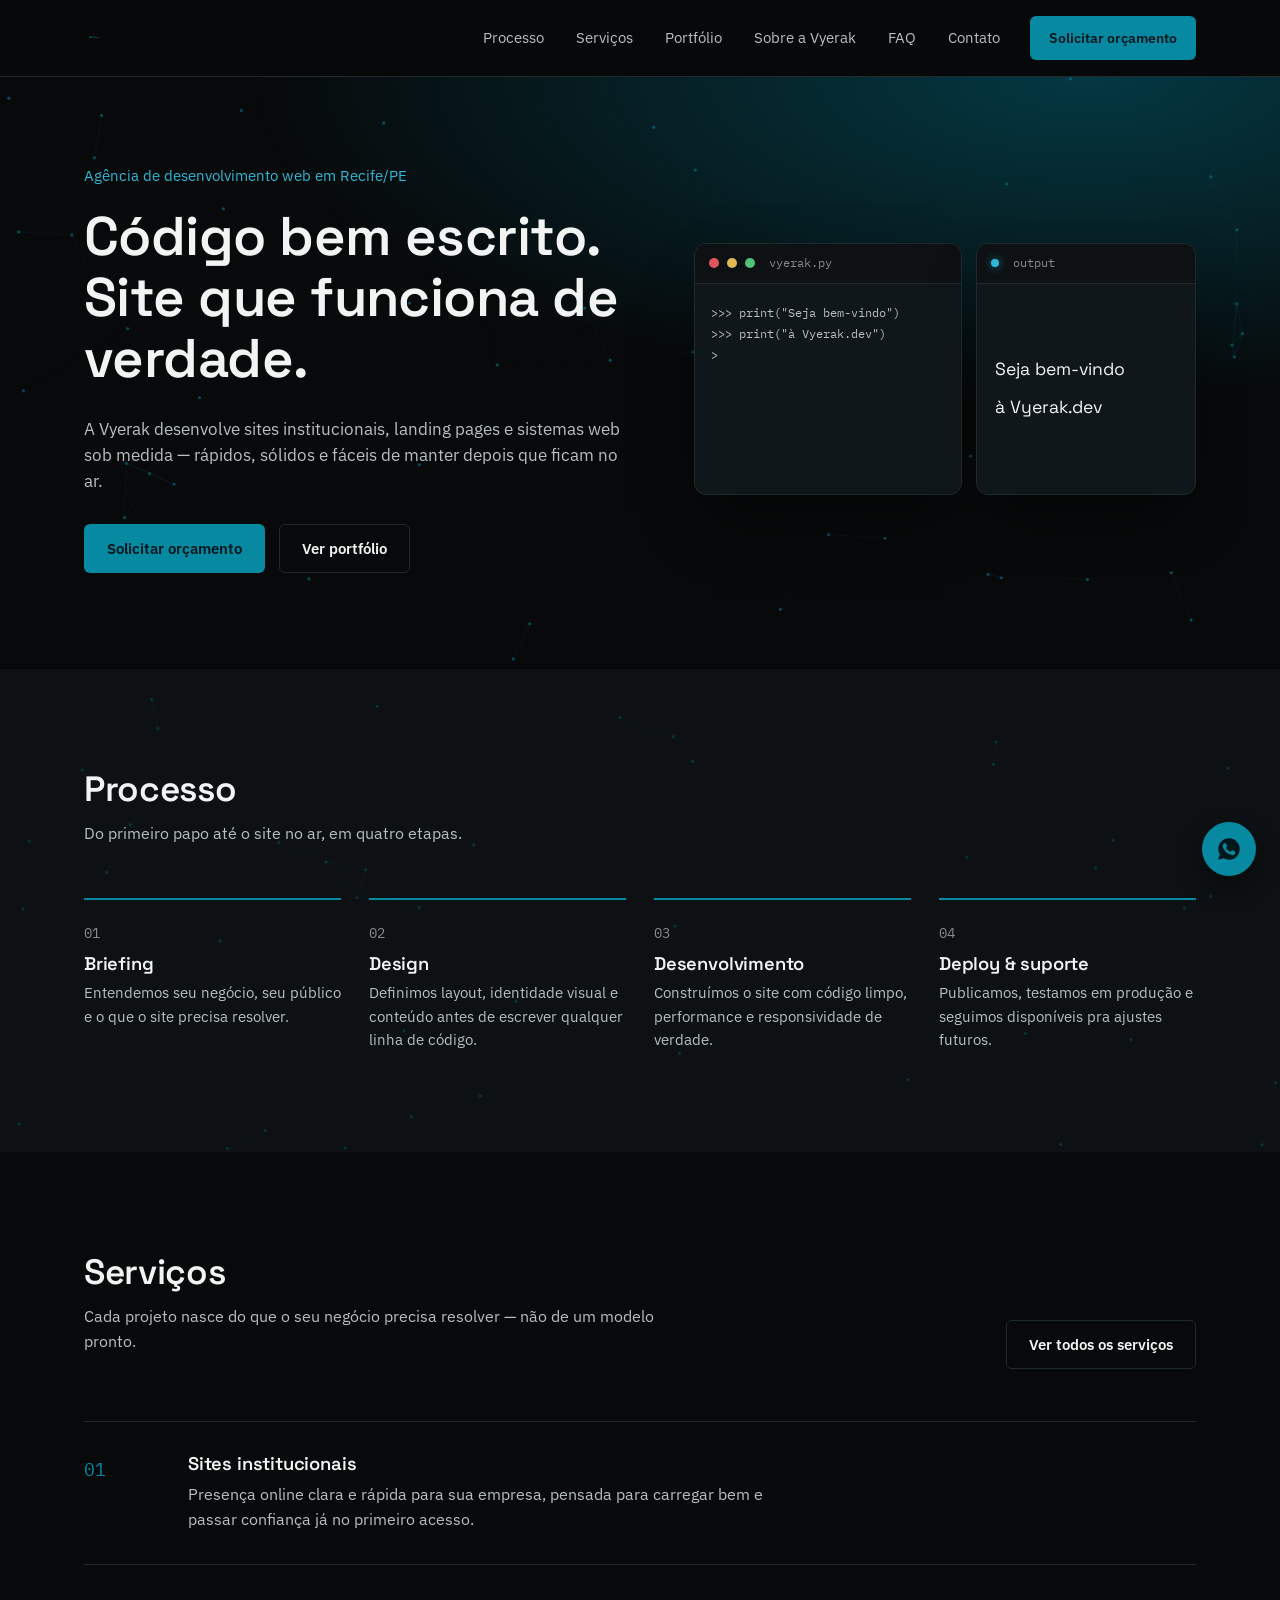
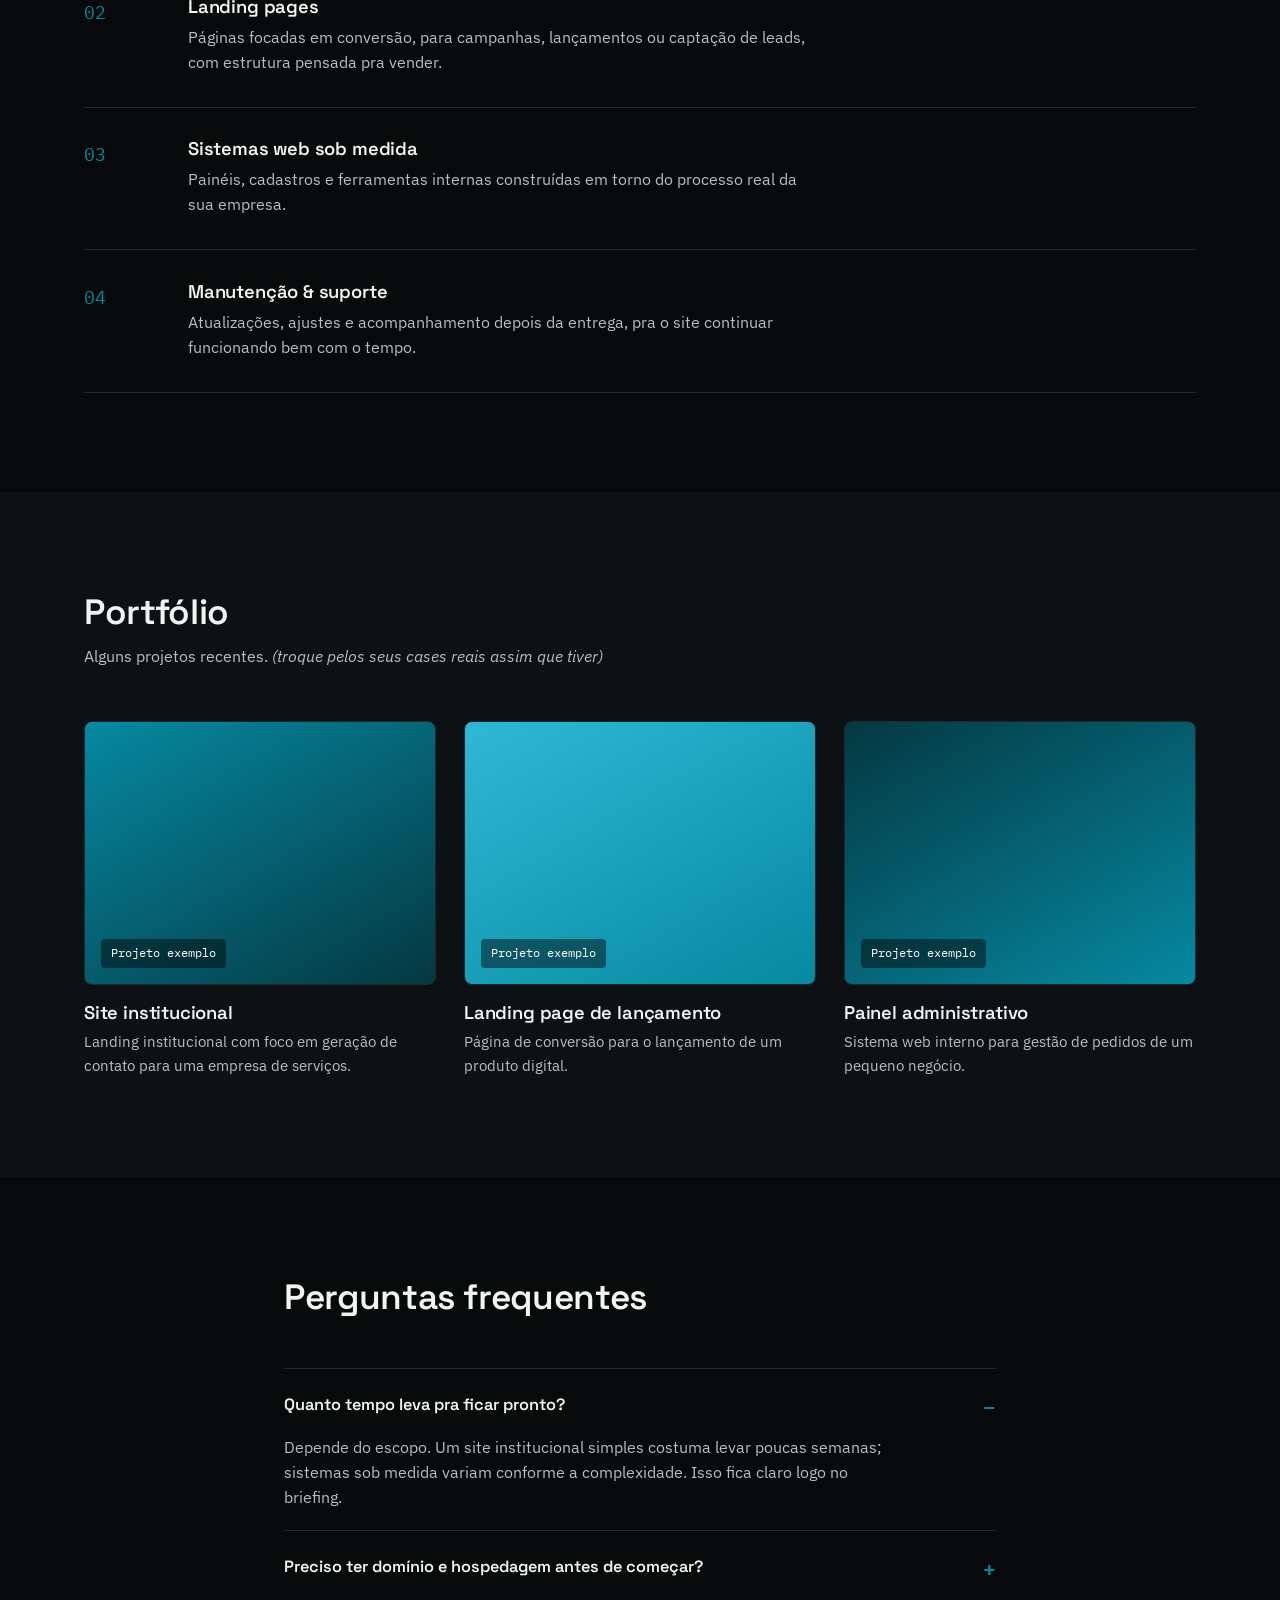
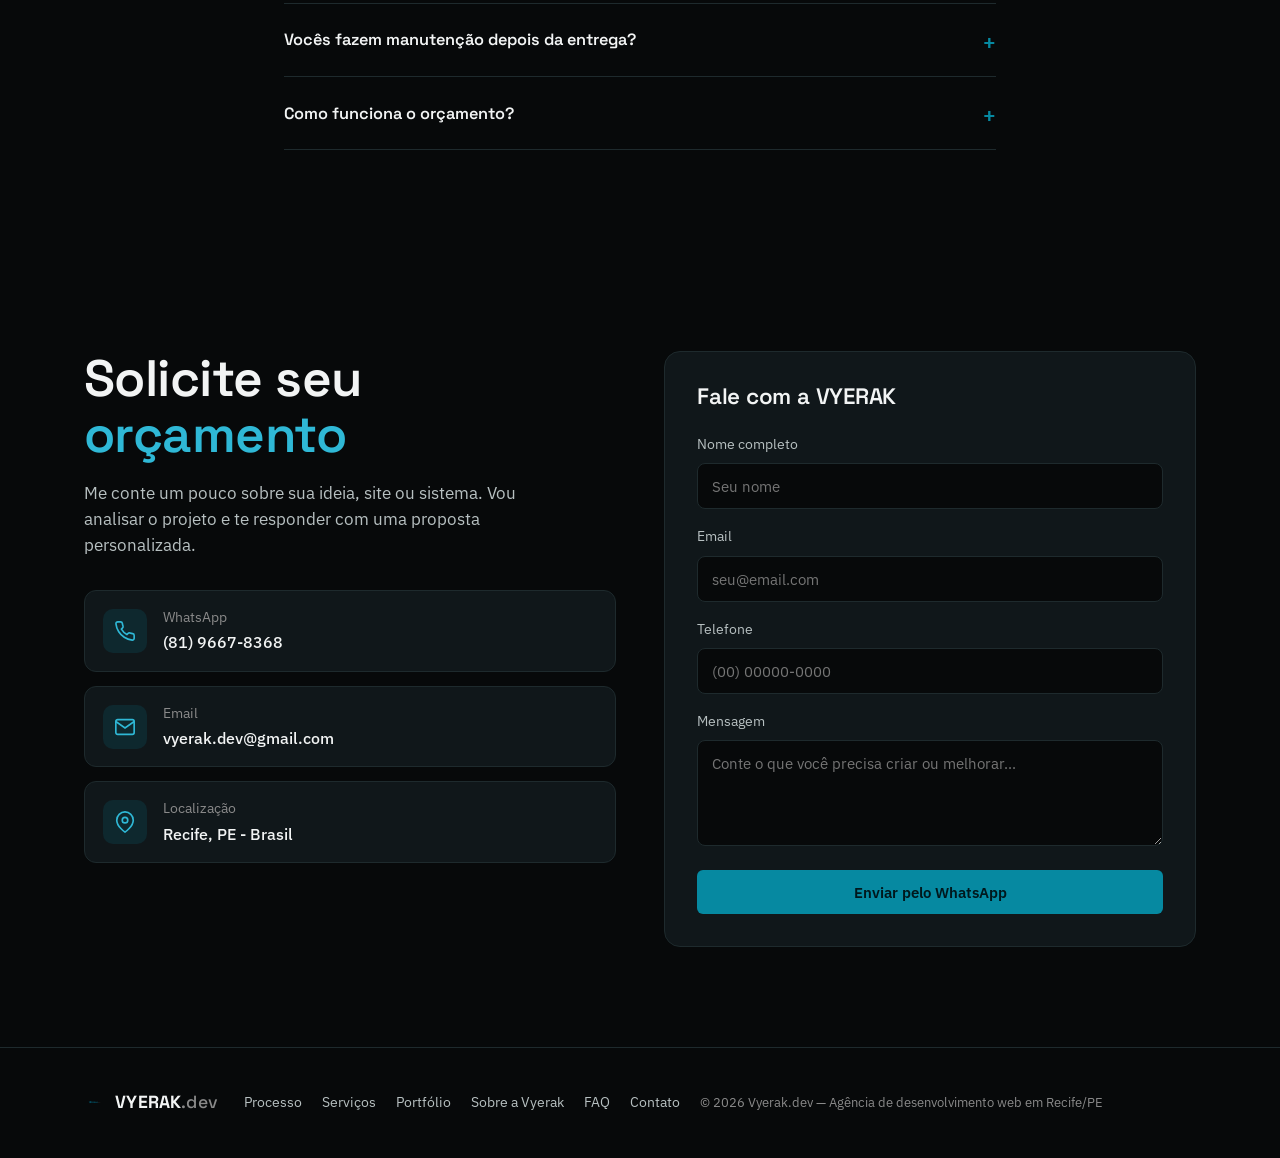
==== index.html @ 572a2dbe "Adicionei animações de entrada (fade e slide) nas páginas index, serviços e sobre. Na página Sobre, " ====
<!DOCTYPE html>
<html lang="pt-BR">
<head>
<meta charset="UTF-8">
<meta name="viewport" content="width=device-width, initial-scale=1.0">
<title>Vyerak.dev — Desenvolvimento web em Recife/PE</title>
<meta name="description" content="A Vyerak desenvolve sites institucionais, landing pages e sistemas web rápidos, sólidos e fáceis de manter. Agência de desenvolvimento web em Recife/PE.">
<link rel="icon" type="image/png" sizes="32x32" href="assets/favicon-32.png">
<link rel="icon" type="image/png" sizes="16x16" href="assets/favicon-16.png">
<link rel="apple-touch-icon" href="assets/favicon-180.png">
<link rel="manifest" href="site.webmanifest">
<link rel="preconnect" href="https://fonts.googleapis.com">
<link rel="preconnect" href="https://fonts.gstatic.com" crossorigin>
<link href="https://fonts.googleapis.com/css2?family=Space+Grotesk:wght@400;500;600;700&family=IBM+Plex+Sans:wght@400;500;600&family=IBM+Plex+Mono:wght@400;500&display=swap" rel="stylesheet">
<link rel="stylesheet" href="css/style.css">
</head>
<body>

<a class="skip-link" href="#main">Pular para o conteúdo</a>

<header class="site-header" id="top">
  <div class="wrap header-inner">
    <a href="#top" class="brand" aria-label="Vyerak.dev — início">
      <img src="assets/mark.png" alt="" class="brand-mark" width="190" height="auto">
    </a>

    <nav class="main-nav" id="main-nav">
      <a href="#processo">Processo</a>
      <a href="servicos.html">Serviços</a>
      <a href="#portfolio">Portfólio</a>
      <a href="sobre.html">Sobre a Vyerak</a>
      <a href="#faq">FAQ</a>
      <a href="#contato">Contato</a>
    </nav>

    <a href="#contato" class="btn btn-primary header-cta">Solicitar orçamento</a>

    <button class="nav-toggle" id="nav-toggle" aria-label="Abrir menu" aria-expanded="false" aria-controls="main-nav">
      <span></span><span></span><span></span>
    </button>
  </div>
</header>

<main id="main">

  <section class="hero">
    <canvas class="net-canvas" aria-hidden="true"></canvas>
    <div class="wrap hero-inner">
      <div class="hero-copy reveal">
        <p class="hero-kicker">Agência de desenvolvimento web em Recife/PE</p>
        <h1>Código bem escrito.<br>Site que funciona de verdade.</h1>
        <p class="hero-sub">A Vyerak desenvolve sites institucionais, landing pages e sistemas web sob medida — rápidos, sólidos e fáceis de manter depois que ficam no ar.</p>
        <div class="hero-actions">
          <a href="#contato" class="btn btn-primary">Solicitar orçamento</a>
          <a href="#portfolio" class="btn btn-ghost">Ver portfólio</a>
        </div>
      </div>

<div class="hero-visual reveal reveal-delay-1" aria-hidden="true">
  <div class="build-preview">

    <!-- LADO ESQUERDO: código -->
    <div class="code-window">
      <div class="window-bar">
        <span class="dot dot-r"></span>
        <span class="dot dot-y"></span>
        <span class="dot dot-g"></span>
        <span class="window-title">vyerak.py</span>
      </div>
      <pre class="code-body" id="code-body"></pre>
    </div>

    <!-- LADO DIREITO: resultado -->
    <div class="preview-window">
      <div class="window-bar">
        <span class="dot-live"></span>
        <span class="window-title">output</span>
      </div>
      <div class="preview-body" id="preview-body">
        <!-- o texto aparece aqui -->
      </div>
    </div>

  </div>
</div>
  </div>
</div>

    </div>
  </section>

  <section class="section section-alt process-section" id="processo">
    <canvas class="net-canvas net-canvas--subtle" aria-hidden="true"></canvas>
    <div class="wrap">
      <div class="section-head reveal">
        <h2>Processo</h2>
        <p>Do primeiro papo até o site no ar, em quatro etapas.</p>
      </div>

      <ol class="process-steps">
        <li class="process-step reveal reveal-delay-1">
          <span class="process-num">01</span>
          <h3>Briefing</h3>
          <p>Entendemos seu negócio, seu público e o que o site precisa resolver.</p>
        </li>
        <li class="process-step reveal reveal-delay-2">
          <span class="process-num">02</span>
          <h3>Design</h3>
          <p>Definimos layout, identidade visual e conteúdo antes de escrever qualquer linha de código.</p>
        </li>
        <li class="process-step reveal reveal-delay-3">
          <span class="process-num">03</span>
          <h3>Desenvolvimento</h3>
          <p>Construímos o site com código limpo, performance e responsividade de verdade.</p>
        </li>
        <li class="process-step reveal reveal-delay-4">
          <span class="process-num">04</span>
          <h3>Deploy &amp; suporte</h3>
          <p>Publicamos, testamos em produção e seguimos disponíveis pra ajustes futuros.</p>
        </li>
      </ol>
    </div>
  </section>

  <section class="section" id="servicos">
    <div class="wrap">
      <div class="section-head section-head-row reveal">
        <div>
          <h2>Serviços</h2>
          <p>Cada projeto nasce do que o seu negócio precisa resolver — não de um modelo pronto.</p>
        </div>
        <a href="servicos.html" class="btn btn-ghost">Ver todos os serviços</a>
      </div>

      <ul class="service-list">
        <li class="service-row reveal">
          <span class="service-index">01</span>
          <div class="service-content">
            <h3>Sites institucionais</h3>
            <p>Presença online clara e rápida para sua empresa, pensada para carregar bem e passar confiança já no primeiro acesso.</p>
          </div>
        </li>
        <li class="service-row reveal reveal-delay-1">
          <span class="service-index">02</span>
          <div class="service-content">
            <h3>Landing pages</h3>
            <p>Páginas focadas em conversão, para campanhas, lançamentos ou captação de leads, com estrutura pensada pra vender.</p>
          </div>
        </li>
        <li class="service-row reveal reveal-delay-2">
          <span class="service-index">03</span>
          <div class="service-content">
            <h3>Sistemas web sob medida</h3>
            <p>Painéis, cadastros e ferramentas internas construídas em torno do processo real da sua empresa.</p>
          </div>
        </li>
        <li class="service-row reveal reveal-delay-3">
          <span class="service-index">04</span>
          <div class="service-content">
            <h3>Manutenção &amp; suporte</h3>
            <p>Atualizações, ajustes e acompanhamento depois da entrega, pra o site continuar funcionando bem com o tempo.</p>
          </div>
        </li>
      </ul>
    </div>
  </section>

  <section class="section section-alt" id="portfolio">
    <div class="wrap">
      <div class="section-head reveal">
        <h2>Portfólio</h2>
        <p>Alguns projetos recentes. <em>(troque pelos seus cases reais assim que tiver)</em></p>
      </div>

      <div class="portfolio-grid">
        <article class="portfolio-card reveal">
          <div class="portfolio-thumb" style="--thumb-a:#0689A1;--thumb-b:#043842">
            <span class="portfolio-tag">Projeto exemplo</span>
          </div>
          <h3>Site institucional</h3>
          <p>Landing institucional com foco em geração de contato para uma empresa de serviços.</p>
        </article>
        <article class="portfolio-card reveal reveal-delay-1">
          <div class="portfolio-thumb" style="--thumb-a:#2FB8D6;--thumb-b:#0689A1">
            <span class="portfolio-tag">Projeto exemplo</span>
          </div>
          <h3>Landing page de lançamento</h3>
          <p>Página de conversão para o lançamento de um produto digital.</p>
        </article>
        <article class="portfolio-card reveal reveal-delay-2">
          <div class="portfolio-thumb" style="--thumb-a:#043842;--thumb-b:#0689A1">
            <span class="portfolio-tag">Projeto exemplo</span>
          </div>
          <h3>Painel administrativo</h3>
          <p>Sistema web interno para gestão de pedidos de um pequeno negócio.</p>
        </article>
      </div>
    </div>
  </section>

  <section class="section" id="faq">
    <div class="wrap wrap-narrow">
      <div class="section-head reveal">
        <h2>Perguntas frequentes</h2>
      </div>

      <div class="faq-list reveal">
        <details class="faq-item" open>
          <summary>Quanto tempo leva pra ficar pronto?</summary>
          <p>Depende do escopo. Um site institucional simples costuma levar poucas semanas; sistemas sob medida variam conforme a complexidade. Isso fica claro logo no briefing.</p>
        </details>
        <details class="faq-item">
          <summary>Preciso ter domínio e hospedagem antes de começar?</summary>
          <p>Não. Se você ainda não tem, ajudamos a registrar o domínio e configurar a hospedagem como parte do projeto.</p>
        </details>
        <details class="faq-item">
          <summary>Vocês fazem manutenção depois da entrega?</summary>
          <p>Sim. Oferecemos suporte contínuo para ajustes, atualizações de conteúdo e evolução do site depois que ele vai ao ar.</p>
        </details>
        <details class="faq-item">
          <summary>Como funciona o orçamento?</summary>
          <p>Enviamos uma proposta com escopo, prazo e valor depois de entender o que você precisa. Sem custo pra conversar.</p>
        </details>
      </div>
    </div>
  </section>

 <!-- ===== CONTATO ===== -->
<section class="section contact-section" id="contato">
  <div class="wrap contact-layout">

    <!-- Lado esquerdo -->
    <div class="contact-left reveal">
      <h1>Solicite seu <span>orçamento</span></h1>
      <p>Me conte um pouco sobre sua ideia, site ou sistema. Vou analisar o projeto e te responder com uma proposta personalizada.</p>

      <div class="contact-cards">
        <a href="https://wa.me/558196678368" target="_blank" rel="noopener" class="contact-card">
          <div class="contact-card-icon">
            <svg viewBox="0 0 24 24" fill="none" stroke="currentColor" stroke-width="1.8" width="22" height="22">
              <path d="M22 16.92v3a2 2 0 0 1-2.18 2 19.79 19.79 0 0 1-8.63-3.07 19.5 19.5 0 0 1-6-6 19.79 19.79 0 0 1-3.07-8.67A2 2 0 0 1 4.11 2h3a2 2 0 0 1 2 1.72c.127.96.361 1.903.7 2.81a2 2 0 0 1-.45 2.11L8.09 9.91a16 16 0 0 0 6 6l1.27-1.27a2 2 0 0 1 2.11-.45c.907.339 1.85.573 2.81.7A2 2 0 0 1 22 16.92z"/>
            </svg>
          </div>
          <div class="contact-card-text">
            <span>WhatsApp</span>
            <strong>(81) 9667-8368</strong>
          </div>
        </a>

        <a href="mailto:vyerak.dev@gmail.com" class="contact-card">
          <div class="contact-card-icon">
            <svg viewBox="0 0 24 24" fill="none" stroke="currentColor" stroke-width="1.8" width="22" height="22">
              <path d="M4 4h16c1.1 0 2 .9 2 2v12c0 1.1-.9 2-2 2H4c-1.1 0-2-.9-2-2V6c0-1.1.9-2 2-2z"/>
              <polyline points="22,6 12,13 2,6"/>
            </svg>
          </div>
          <div class="contact-card-text">
            <span>Email</span>
            <strong>vyerak.dev@gmail.com</strong>
          </div>
        </a>

        <div class="contact-card">
          <div class="contact-card-icon">
            <svg viewBox="0 0 24 24" fill="none" stroke="currentColor" stroke-width="1.8" width="22" height="22">
              <path d="M21 10c0 7-9 13-9 13s-9-6-9-13a9 9 0 0 1 18 0z"/>
              <circle cx="12" cy="10" r="3"/>
            </svg>
          </div>
          <div class="contact-card-text">
            <span>Localização</span>
            <strong>Recife, PE - Brasil</strong>
          </div>
        </div>
      </div>
    </div>

    <!-- Lado direito: formulário -->
    <div class="contact-form-box reveal reveal-delay-1">
      <h2>Fale com a VYERAK</h2>
      <form class="contact-form" id="contact-form">
        <label>
          Nome completo
          <input type="text" name="nome" placeholder="Seu nome" required>
        </label>
        <label>
          Email
          <input type="email" name="email" placeholder="seu@email.com" required>
        </label>
        <label>
          Telefone
          <input type="tel" name="telefone" placeholder="(00) 00000-0000">
        </label>
        <label>
          Mensagem
          <textarea name="mensagem" rows="4" placeholder="Conte o que você precisa criar ou melhorar..." required></textarea>
        </label>
        <button type="submit" class="btn btn-primary">Enviar pelo WhatsApp</button>
      </form>
    </div>

  </div>
</section>
</main>

<footer class="site-footer">
  <div class="wrap footer-inner">
    <a href="#top" class="brand" aria-label="Vyerak.dev — início">
      <img src="assets/mark.png" alt="" class="brand-mark" width="28" height="24">
      <span class="brand-word">VYERAK<span class="brand-dot">.dev</span></span>
    </a>
    <nav class="footer-nav">
      <a href="#processo">Processo</a>
      <a href="servicos.html">Serviços</a>
      <a href="#portfolio">Portfólio</a>
      <a href="sobre.html">Sobre a Vyerak</a>
      <a href="#faq">FAQ</a>
      <a href="#contato">Contato</a>
    </nav>
    <p class="footer-copy">© <span id="year"></span> Vyerak.dev — Agência de desenvolvimento web em Recife/PE</p>
  </div>
</footer>

<a class="whatsapp-fab" href="https://wa.me/558196678368" target="_blank" rel="noopener" aria-label="Falar no WhatsApp">
  <svg viewBox="0 0 24 24" width="26" height="26" fill="currentColor" aria-hidden="true"><path d="M12.04 2C6.58 2 2.13 6.45 2.13 11.91c0 1.75.46 3.45 1.32 4.95L2 22l5.29-1.39a9.9 9.9 0 0 0 4.75 1.21h.01c5.46 0 9.9-4.45 9.9-9.91C21.96 6.45 17.5 2 12.04 2Zm5.8 14.06c-.24.68-1.41 1.3-1.96 1.38-.5.08-1.13.11-1.83-.12-.42-.13-.96-.31-1.65-.6-2.9-1.25-4.8-4.17-4.94-4.36-.14-.19-1.18-1.57-1.18-3 0-1.42.75-2.12 1.02-2.41.27-.29.58-.36.78-.36h.56c.18 0 .42-.03.65.5.24.57.81 1.98.88 2.13.07.14.11.31.02.5-.09.19-.14.31-.28.47-.14.16-.29.36-.42.48-.14.13-.28.28-.12.55.16.28.71 1.17 1.52 1.89 1.05.93 1.93 1.22 2.21 1.36.28.14.44.12.6-.07.16-.19.68-.79.87-1.06.18-.28.37-.23.62-.14.26.09 1.63.77 1.91.91.28.14.46.21.53.33.07.12.07.68-.17 1.36Z"/></svg>
</a>

<script src="js/script.js"></script>
</body>
</html>
---- css/style.css ----
/* ===========================================================
   VYERAK.DEV — design tokens
=========================================================== */
:root{
  --ink: #07090A;
  --ink-soft: #0D1113;
  --surface: #10171A;
  --line: #1E2A2D;

  --teal: #0689A1;
  --teal-light: #2FB8D6;
  --teal-deep: #043842;

  --gray: #8A8A8A;
  --fg: #F2F4F4;
  --fg-muted: #B7C0C1;

  --font-display: "Space Grotesk", system-ui, sans-serif;
  --font-body: "IBM Plex Sans", system-ui, sans-serif;
  --font-mono: "IBM Plex Mono", ui-monospace, monospace;

  --wrap: 1160px;
  --radius: 6px;
}

*,*::before,*::after{ box-sizing:border-box; }
html{ scroll-behavior:smooth; }
@media (prefers-reduced-motion: reduce){
  html{ scroll-behavior:auto; }
  *,*::before,*::after{ animation-duration:0.01ms !important; animation-iteration-count:1 !important; transition-duration:0.01ms !important; scroll-behavior:auto !important; }
}

body{
  margin:0;
  background:var(--ink);
  color:var(--fg);
  font-family:var(--font-body);
  font-size:16px;
  line-height:1.55;
  -webkit-font-smoothing:antialiased;
}

h1,h2,h3{
  font-family:var(--font-display);
  font-weight:600;
  line-height:1.12;
  margin:0 0 .5em;
  letter-spacing:-0.01em;
}
h1{ font-size:clamp(2.1rem, 4.4vw, 3.4rem); }
h2{ font-size:clamp(1.6rem, 3vw, 2.2rem); }
h3{ font-size:1.15rem; }
p{ margin:0 0 1em; color:var(--fg-muted); max-width:62ch; }
a{ color:inherit; text-decoration:none; }
ul,ol{ list-style:none; margin:0; padding:0; }
img{ max-width:100%; display:block; }

.wrap{ max-width:var(--wrap); margin:0 auto; padding:0 24px; }
.wrap-narrow{ max-width:760px; }

.skip-link{
  position:absolute; left:-999px; top:auto;
  background:var(--teal); color:#00181d; padding:10px 16px; border-radius:4px; z-index:200;
}
.skip-link:focus{ left:16px; top:16px; }

:focus-visible{ outline:2px solid var(--teal-light); outline-offset:3px; }

.brand-mark {
  height: 200px;
  width: auto;
  display: block;
}

/* ---------- buttons ---------- */
.btn{
  display:inline-flex; align-items:center; justify-content:center;
  padding:12px 22px;
  font-family:var(--font-body); font-weight:600; font-size:0.95rem;
  border-radius:var(--radius);
  border:1px solid transparent;
  cursor:pointer;
  transition:transform .15s ease, background .15s ease, border-color .15s ease;
  white-space:nowrap;
}
.btn:hover{ transform:translateY(-1px); }
.btn-primary{ background:var(--teal); color:#00181d; }
.btn-primary:hover{ background:var(--teal-light); }
.btn-ghost{ background:transparent; color:var(--fg); border-color:var(--line); }
.btn-ghost:hover{ border-color:var(--teal); color:var(--teal-light); }

/* ===========================================================
   HEADER
=========================================================== */
.site-header{
  position:sticky; top:0; z-index:100;
  background:rgba(7,9,10,.86);
  backdrop-filter:blur(10px);
  border-bottom:1px solid var(--line);
}
.header-inner{
  display:flex; align-items:center; gap:28px;
  height:76px;
}
.brand{ display:flex; align-items:center; gap:10px; margin-right:auto; }
.brand-mark{ height:30px; width:auto; }
.brand-word{
  font-family:var(--font-display); font-weight:700; font-size:1.1rem;
  letter-spacing:.01em; color:var(--fg);
}
.brand-dot{ color:var(--gray); font-weight:500; }

.main-nav{ display:flex; gap:28px; }
.main-nav a{
  font-size:.94rem; color:var(--fg-muted);
  padding:6px 2px; border-bottom:1px solid transparent;
  transition:color .15s ease, border-color .15s ease;
}
.main-nav a:hover{ color:var(--fg); border-color:var(--teal); }

.header-cta{ padding:10px 18px; font-size:.9rem; }

.nav-toggle{
  display:none; flex-direction:column; justify-content:center; gap:5px;
  width:38px; height:38px; background:none; border:1px solid var(--line);
  border-radius:4px; cursor:pointer;
}
.nav-toggle span{ height:2px; background:var(--fg); border-radius:2px; }

/* ===========================================================
   HERO
=========================================================== */
.hero{
  position:relative;
  overflow:hidden;
  padding:88px 0 96px;
  background:radial-gradient(120% 100% at 85% 0%, var(--teal-deep) 0%, var(--ink) 55%);
}
.net-canvas{
  position:absolute; inset:0; width:100%; height:100%;
  opacity:.55;
}
.net-canvas--subtle{ opacity:.3; }
.process-section{
  position:relative; overflow:hidden;
  background:radial-gradient(120% 140% at 15% 0%, var(--teal-deep) 0%, var(--ink-soft) 55%);
}
.process-section > .wrap{ position:relative; z-index:2; }
.hero-inner{
  position:relative; z-index:2;
  display:grid; grid-template-columns:1.05fr .95fr; gap:56px; align-items:center;
}
.hero-kicker{
  font-size:.92rem; color:var(--teal-light); margin-bottom:18px; max-width:none;
}
.hero-sub{ font-size:1.05rem; margin-top:18px; }
.hero-actions{ display:flex; gap:14px; margin-top:30px; flex-wrap:wrap; }

/* terminal panel */
.hero-visual{ position:relative; }
.terminal{
  background:var(--surface);
  border:1px solid var(--line);
  border-radius:10px;
  overflow:hidden;
  box-shadow:0 30px 60px -20px rgba(0,0,0,.6);
}
.terminal-bar{
  display:flex; align-items:center; gap:8px;
  padding:12px 14px; background:var(--ink-soft); border-bottom:1px solid var(--line);
}
.dot{ width:10px; height:10px; border-radius:50%; }
.dot-r{ background:#e0555a; } .dot-y{ background:#e0b955; } .dot-g{ background:#52c17a; }
.terminal-title{ margin-left:8px; font-family:var(--font-mono); font-size:.78rem; color:var(--gray); }
.terminal-body{
  margin:0; padding:22px 20px 28px;
  font-family:var(--font-mono); font-size:.86rem; line-height:1.9;
  color:var(--fg-muted); min-height:190px; white-space:pre-wrap;
}
.terminal-body .ok{ color:var(--teal-light); }
.terminal-body .cursor{ display:inline-block; width:8px; background:var(--teal-light); animation:blink 1s step-end infinite; }
@keyframes blink{ 50%{ opacity:0; } }

/* ===========================================================
   SECTIONS (generic)
=========================================================== */
.section{ padding:100px 0; }
.section-alt{ background:var(--ink-soft); }
.section-head{ max-width:640px; margin-bottom:52px; }
.section-head h2{ margin-bottom:.35em; }
.section-head-row{
  max-width:none; display:flex; justify-content:space-between; align-items:flex-end; gap:20px; flex-wrap:wrap;
}
.section-head-row > div{ max-width:640px; }
.section-head-row .btn{ flex-shrink:0; }

/* ---------- services ---------- */
.service-list{ border-top:1px solid var(--line); }
.service-row{
  display:grid; grid-template-columns:80px 1fr;
  gap:24px; padding:32px 0;
  border-bottom:1px solid var(--line);
}
.service-index{
  font-family:var(--font-mono); color:var(--teal); font-size:1.1rem; padding-top:2px;
}
.service-content h3{ margin-bottom:.4em; }
.service-content p{ margin:0; }

/* ---------- process ---------- */
.process-steps{
  display:grid; grid-template-columns:repeat(4,1fr); gap:28px;
  position:relative;
}
.process-step{
  border-top:2px solid var(--teal);
  padding-top:20px;
}
.process-num{ font-family:var(--font-mono); color:var(--gray); font-size:.85rem; }
.process-step h3{ margin:.5em 0 .35em; }
.process-step p{ margin:0; font-size:.95rem; }

/* ---------- portfolio ---------- */
.portfolio-grid{ display:grid; grid-template-columns:repeat(3,1fr); gap:28px; }
.portfolio-card h3{ margin-top:18px; margin-bottom:.35em; }
.portfolio-card p{ font-size:.95rem; margin:0; }
.portfolio-thumb{
  aspect-ratio:4/3; border-radius:8px;
  background:linear-gradient(150deg, var(--thumb-a), var(--thumb-b));
  display:flex; align-items:flex-end; padding:16px;
  border:1px solid var(--line);
}
.portfolio-tag{
  font-family:var(--font-mono); font-size:.75rem;
  background:rgba(0,0,0,.45); color:#fff; padding:5px 10px; border-radius:4px;
}

/* ---------- testimonials ---------- */
.testimonial-grid{ display:grid; grid-template-columns:repeat(2,1fr); gap:24px; }
.testimonial-card{
  margin:0; padding:28px; background:var(--surface);
  border:1px solid var(--line); border-radius:8px;
}
.testimonial-card p{ font-size:1.05rem; color:var(--fg); margin-bottom:16px; }
.testimonial-card cite{ font-style:normal; font-size:.88rem; color:var(--gray); }

/* ---------- faq ---------- */
.faq-list{ border-top:1px solid var(--line); }
.faq-item{ border-bottom:1px solid var(--line); padding:20px 0; }
.faq-item summary{
  cursor:pointer; font-family:var(--font-display); font-weight:600; font-size:1.02rem;
  list-style:none; display:flex; justify-content:space-between; align-items:center; color:var(--fg);
}
.faq-item summary::-webkit-details-marker{ display:none; }
.faq-item summary::after{
  content:"+"; font-family:var(--font-mono); color:var(--teal); font-size:1.3rem; margin-left:16px;
}
.faq-item[open] summary::after{ content:"–"; }
.faq-item p{ margin-top:14px; margin-bottom:0; }

/* ---------- contact ---------- */
.contact-grid{ display:grid; grid-template-columns:1fr 1fr; gap:56px; align-items:start; }
.contact-list{ margin-top:24px; display:flex; flex-direction:column; gap:14px; }
.contact-list li{ display:flex; gap:14px; font-size:.98rem; }
.contact-list span{ color:var(--gray); min-width:90px; }
.contact-list a{ color:var(--fg); border-bottom:1px solid var(--line); }
.contact-list a:hover{ color:var(--teal-light); border-color:var(--teal-light); }

.contact-form{ display:flex; flex-direction:column; gap:16px; }
.contact-form label{ display:flex; flex-direction:column; gap:8px; font-size:.9rem; color:var(--fg-muted); }
.contact-form input, .contact-form textarea{
  background:var(--ink); border:1px solid var(--line); border-radius:6px;
  padding:12px 14px; color:var(--fg); font-family:var(--font-body); font-size:.96rem;
  resize:vertical;
}
.contact-form input:focus, .contact-form textarea:focus{ border-color:var(--teal); }
.contact-form .btn{ align-self:flex-start; }
.form-note{ font-size:.78rem; color:var(--gray); margin:0; }

/* ===========================================================
   FOOTER
=========================================================== */
.site-footer{ border-top:1px solid var(--line); padding:40px 0; }
.footer-inner{ display:flex; flex-wrap:wrap; align-items:center; justify-content:space-between; gap:20px; }
.footer-nav{ display:flex; gap:20px; flex-wrap:wrap; }
.footer-nav a{ font-size:.88rem; color:var(--fg-muted); }
.footer-nav a:hover{ color:var(--teal-light); }
.footer-copy{ width:100%; margin:0; font-size:.8rem; color:var(--gray); }

.whatsapp-fab{
  position:fixed; right:24px; bottom:24px; z-index:90;
  width:54px; height:54px; border-radius:50%;
  background:var(--teal);        /* agora usa o teal */
  color:#00181d;
  display:flex; align-items:center; justify-content:center;
  box-shadow:0 10px 24px rgba(0,0,0,.4);
  transition:transform .15s ease, background .15s ease;
}
.whatsapp-fab:hover{
  transform:scale(1.06);
  background:var(--teal-light);
}

/* ===========================================================
   SERVICES PAGE
=========================================================== */
.main-nav a.active{ color:var(--teal-light); border-color:var(--teal); }

.page-head{
  position:relative;
  overflow:hidden;
  padding:56px 0 40px;
  border-bottom:1px solid var(--line);
  background:radial-gradient(90% 140% at 90% 0%, var(--teal-deep) 0%, var(--ink) 60%);
}
.page-head .net-canvas{ opacity:.45; }
.page-head-inner{ position:relative; z-index:2; display:flex; justify-content:space-between; align-items:flex-end; gap:24px; flex-wrap:wrap; }
.page-head h1{ margin-bottom:.25em; }
.page-lead{ max-width:52ch; }
.back-link{
  font-size:.92rem; color:var(--fg-muted); border-bottom:1px solid var(--line);
  padding-bottom:2px; white-space:nowrap;
}
.back-link:hover{ color:var(--teal-light); border-color:var(--teal-light); }

.services-grid{ display:grid; grid-template-columns:repeat(3,1fr); gap:24px; }
.service-card-full{
  background:var(--surface); border:1px solid var(--line); border-radius:10px;
  padding:30px; display:flex; flex-direction:column;
}
.card-icon{
  width:52px; height:52px; border-radius:12px;
  background:rgba(6,137,161,.14); color:var(--teal-light);
  display:flex; align-items:center; justify-content:center;
  margin-bottom:20px;
}
.card-icon svg{ width:26px; height:26px; }
.service-card-full h3{ margin-bottom:.4em; }
.service-card-full > p{ font-size:.95rem; margin-bottom:20px; }
.check-list{ display:flex; flex-direction:column; gap:10px; margin-top:auto; }
.check-list li{
  display:flex; align-items:flex-start; gap:10px;
  font-size:.9rem; color:var(--fg-muted);
}
.check-list li::before{
  content:"✓"; color:var(--teal-light); font-family:var(--font-mono);
  font-size:.85rem; line-height:1.5; flex-shrink:0;
}

.services-cta{
  margin-top:56px; padding-top:40px; border-top:1px solid var(--line);
  display:flex; align-items:center; justify-content:space-between; gap:20px; flex-wrap:wrap;
}
.services-cta p{ margin:0; font-size:1.05rem; color:var(--fg); }
.section-alt .services-cta{ margin-top:0; padding-top:0; border-top:none; }

/* ---------- timeline (Sobre) ---------- */
.timeline{ position:relative; margin-top:44px; }
.timeline::before{
  content:""; position:absolute; left:27px; top:8px; bottom:8px; width:2px;
  background:var(--line);
}
.timeline-item{ position:relative; display:flex; gap:24px; padding-bottom:44px; }
.timeline-item:last-child{ padding-bottom:0; }
.timeline-marker{
  position:relative; z-index:2; flex-shrink:0;
  width:56px; height:56px; border-radius:50%;
  background:var(--ink-soft); border:2px solid var(--teal);
  display:flex; align-items:center; justify-content:center; color:var(--teal-light);
}
.timeline-marker svg{ width:22px; height:22px; }
.timeline-card{
  flex:1; background:var(--surface); border:1px solid var(--line);
  border-radius:10px; padding:22px 26px;
}
.timeline-year{ font-family:var(--font-mono); color:var(--teal-light); font-size:.82rem; }
.timeline-card h3{ margin:.35em 0 .4em; }
.timeline-card p{ margin:0; font-size:.95rem; }

/* ---------- highlights + cta (Sobre) ---------- */
.highlight-grid{ display:grid; grid-template-columns:repeat(3,1fr); gap:20px; margin-bottom:20px; }
.highlight-card{
  background:var(--surface); border:1px solid var(--line); border-radius:10px;
  padding:26px 20px; text-align:center;
}
.highlight-card svg{ width:26px; height:26px; color:var(--teal-light); margin-bottom:12px; }
.highlight-card h3{ font-size:1rem; margin-bottom:.3em; }
.highlight-card p{ margin:0; font-size:.88rem; color:var(--gray); }

.cta-panel{
  background:var(--ink-soft); border:1px solid var(--line); border-radius:12px;
  padding:56px 32px; text-align:center;
}
.cta-panel h2{ margin-bottom:.4em; }
.cta-panel .accent{ color:var(--teal-light); }
.cta-panel p{ margin:0 auto 26px; }
.cta-panel .btn{ display:inline-flex; }

/* ===RESPONSIVE===*/
@media (max-width: 980px){
  .hero-inner{ grid-template-columns:1fr; }
  .hero-visual{ order:-1; }
  .process-steps{ grid-template-columns:repeat(2,1fr); row-gap:36px; }
  .portfolio-grid{ grid-template-columns:repeat(2,1fr); }
  .contact-grid{ grid-template-columns:1fr; }
  .services-grid{ grid-template-columns:repeat(2,1fr); }
}

@media (max-width: 760px){
  .main-nav{
    position:absolute; top:76px; left:0; right:0;
    background:var(--ink-soft); border-bottom:1px solid var(--line);
    flex-direction:column; padding:12px 24px; gap:4px;
    display:none;
  }
  .main-nav.open{ display:flex; }
  .main-nav a{ padding:12px 0; border-bottom:1px solid var(--line); }
  .header-cta{ display:none; }
  .nav-toggle{ display:flex; }
  .process-steps{ grid-template-columns:1fr; }
  .portfolio-grid{ grid-template-columns:1fr; }
  .testimonial-grid{ grid-template-columns:1fr; }
  .service-row{ grid-template-columns:1fr; gap:8px; }
  .services-grid{ grid-template-columns:1fr; }
  .page-head-inner{ align-items:flex-start; }
  .timeline::before{ left:21px; }
  .timeline-marker{ width:44px; height:44px; }
  .timeline-marker svg{ width:18px; height:18px; }
  .timeline-item{ gap:16px; }
  .highlight-grid{ grid-template-columns:1fr; }
  .cta-panel{ padding:40px 20px; }
  .section{ padding:72px 0; }
}

/* ==== ANIMAÇÕES DE ENTRADA===*/
.reveal {
  opacity: 0;
  transform: translateY(28px);
  transition: opacity 0.7s cubic-bezier(0.22, 1, 0.36, 1),
              transform 0.7s cubic-bezier(0.22, 1, 0.36, 1);
  will-change: opacity, transform;
}

.reveal.is-visible {
  opacity: 1;
  transform: translateY(0);
}

.reveal-delay-1 { transition-delay: 0.1s; }
.reveal-delay-2 { transition-delay: 0.2s; }
.reveal-delay-3 { transition-delay: 0.3s; }
.reveal-delay-4 { transition-delay: 0.4s; }

/* Respeita quem prefere menos movimento */
@media (prefers-reduced-motion: reduce) {
  .reveal {
    opacity: 1;
    transform: none;
    transition: none;
  }
}

/* ===========================================================
   TIMELINE ALTERNADA + ANIMAÇÃO LATERAL
=========================================================== */
.timeline {
  position: relative;
  margin-top: 44px;
  padding: 20px 0;
}

.timeline::before {
  content: "";
  position: absolute;
  left: 50%;
  top: 0;
  bottom: 0;
  width: 2px;
  background: var(--line);
  transform: translateX(-50%);
}

.timeline-item {
  position: relative;
  width: 50%;
  margin-bottom: 48px;
}

/* Começa pela DIREITA */
.timeline-item:nth-child(odd) {
  left: 50%;
  padding-left: 40px;
  text-align: left;
}

.timeline-item:nth-child(even) {
  left: 0;
  padding-right: 40px;
  text-align: right;
}

.timeline-marker {
  position: absolute;
  top: 8px;
  width: 42px;
  height: 42px;
  background: var(--surface);
  border: 2px solid var(--teal);
  border-radius: 50%;
  display: flex;
  align-items: center;
  justify-content: center;
  color: var(--teal-light);
  z-index: 2;
}

.timeline-item:nth-child(odd) .timeline-marker {
  left: -21px;
}

.timeline-item:nth-child(even) .timeline-marker {
  right: -21px;
}

.timeline-card {
  background: var(--surface);
  border: 1px solid var(--line);
  border-radius: 10px;
  padding: 22px 24px;
}

.timeline-year {
  display: inline-block;
  font-family: var(--font-mono);
  font-size: 0.85rem;
  color: var(--teal-light);
  margin-bottom: 6px;
}

/* ===== Animações laterais ===== */
.reveal-from-right {
  opacity: 0;
  transform: translateX(60px);
  transition: opacity 0.8s cubic-bezier(0.22, 1, 0.36, 1),
              transform 0.8s cubic-bezier(0.22, 1, 0.36, 1);
}

.reveal-from-left {
  opacity: 0;
  transform: translateX(-60px);
  transition: opacity 0.8s cubic-bezier(0.22, 1, 0.36, 1),
              transform 0.8s cubic-bezier(0.22, 1, 0.36, 1);
}

.reveal-from-right.is-visible,
.reveal-from-left.is-visible {
  opacity: 1;
  transform: translateX(0);
}

/* Mobile: volta para layout normal */
@media (max-width: 760px) {
  .timeline::before {
    left: 20px;
  }

  .timeline-item {
    width: 100%;
    left: 0 !important;
    padding-left: 56px !important;
    padding-right: 0 !important;
    text-align: left !important;
  }

  .timeline-marker {
    left: 0 !important;
    right: auto !important;
  }

  .reveal-from-right,
  .reveal-from-left {
    transform: translateY(30px);
  }
}

/* ===========================================================
   CONTATO — estilo cards + formulário
=========================================================== */
.contact-section {
  padding: 100px 0;
  background: var(--ink);
}

.contact-layout {
  display: grid;
  grid-template-columns: 1fr 1fr;
  gap: 48px;
  align-items: start;
}

.contact-left h1 {
  font-size: clamp(2.2rem, 4vw, 3.2rem);
  line-height: 1.1;
  margin-bottom: 16px;
}

.contact-left h1 span {
  color: var(--teal-light);
}

.contact-left > p {
  color: var(--fg-muted);
  font-size: 1.05rem;
  margin-bottom: 32px;
  max-width: 48ch;
}

.contact-cards {
  display: flex;
  flex-direction: column;
  gap: 14px;
}

.contact-card {
  display: flex;
  align-items: center;
  gap: 16px;
  background: var(--surface);
  border: 1px solid var(--line);
  border-radius: 12px;
  padding: 16px 18px;
  transition: border-color .2s ease, transform .2s ease;
}

.contact-card:hover {
  border-color: var(--teal);
  transform: translateY(-2px);
}

.contact-card-icon {
  width: 44px;
  height: 44px;
  border-radius: 10px;
  background: rgba(6, 137, 161, 0.15);
  color: var(--teal-light);
  display: flex;
  align-items: center;
  justify-content: center;
  flex-shrink: 0;
}

.contact-card-icon svg {
  width: 22px;
  height: 22px;
}

.contact-card-text span {
  display: block;
  font-size: 0.85rem;
  color: var(--gray);
  margin-bottom: 2px;
}

.contact-card-text strong,
.contact-card-text a {
  font-size: 1rem;
  color: var(--fg);
  font-weight: 500;
}

.contact-card-text a:hover {
  color: var(--teal-light);
}

/* Formulário direito */
.contact-form-box {
  background: var(--surface);
  border: 1px solid var(--line);
  border-radius: 16px;
  padding: 32px;
}

.contact-form-box h2 {
  margin-bottom: 24px;
  font-size: 1.4rem;
}

.contact-form {
  display: flex;
  flex-direction: column;
  gap: 16px;
}

.contact-form label {
  display: flex;
  flex-direction: column;
  gap: 8px;
  font-size: 0.9rem;
  color: var(--fg-muted);
}

.contact-form input,
.contact-form textarea {
  background: var(--ink);
  border: 1px solid var(--line);
  border-radius: 8px;
  padding: 12px 14px;
  color: var(--fg);
  font-family: var(--font-body);
  font-size: 0.96rem;
  resize: vertical;
}

.contact-form input:focus,
.contact-form textarea:focus {
  outline: none;
  border-color: var(--teal);
}

.contact-form .btn {
  width: 100%;
  margin-top: 8px;
  background: var(--teal);
  color: #00181d;
  border: none;
  font-weight: 600;
}

.contact-form .btn:hover {
  background: var(--teal-light);
}

@media (max-width: 900px) {
  .contact-layout {
    grid-template-columns: 1fr;
  }
}

/* ===========================================================
   CONTATO — estilo cards
=========================================================== */
.contact-section {
  padding: 100px 0;
}

.contact-layout {
  display: grid;
  grid-template-columns: 1fr 1fr;
  gap: 48px;
  align-items: start;
}

.contact-left h1 {
  font-size: clamp(2.2rem, 4vw, 3.2rem);
  line-height: 1.1;
  margin-bottom: 16px;
}

.contact-left h1 span {
  color: var(--teal-light);
}

.contact-left > p {
  color: var(--fg-muted);
  font-size: 1.05rem;
  margin-bottom: 32px;
  max-width: 48ch;
}

.contact-cards {
  display: flex;
  flex-direction: column;
  gap: 14px;
}

.contact-card {
  display: flex;
  align-items: center;
  gap: 16px;
  background: var(--surface);
  border: 1px solid var(--line);
  border-radius: 12px;
  padding: 16px 18px;
  transition: border-color .2s ease, transform .2s ease;
  color: inherit;
  text-decoration: none;
}

.contact-card:hover {
  border-color: var(--teal);
  transform: translateY(-2px);
}

.contact-card-icon {
  width: 44px;
  height: 44px;
  border-radius: 10px;
  background: rgba(6, 137, 161, 0.15);
  color: var(--teal-light);
  display: flex;
  align-items: center;
  justify-content: center;
  flex-shrink: 0;
}

.contact-card-text span {
  display: block;
  font-size: 0.85rem;
  color: var(--gray);
  margin-bottom: 2px;
}

.contact-card-text strong {
  font-size: 1rem;
  color: var(--fg);
  font-weight: 500;
}

.contact-form-box {
  background: var(--surface);
  border: 1px solid var(--line);
  border-radius: 16px;
  padding: 32px;
}

.contact-form-box h2 {
  margin-bottom: 24px;
  font-size: 1.4rem;
}

@media (max-width: 900px) {
  .contact-layout {
    grid-template-columns: 1fr;
  }
}

/* ===========================================================
   HERO — código + preview
=========================================================== */
.build-preview {
  display: grid;
  grid-template-columns: 1.1fr 0.9fr;
  gap: 14px;
  align-items: stretch;
}

.code-window,
.preview-window {
  background: var(--surface);
  border: 1px solid var(--line);
  border-radius: 12px;
  overflow: hidden;
  box-shadow: 0 30px 60px -20px rgba(0,0,0,.6);
}

.window-bar {
  display: flex;
  align-items: center;
  gap: 8px;
  padding: 10px 14px;
  background: var(--ink-soft);
  border-bottom: 1px solid var(--line);
}

.window-title {
  margin-left: 6px;
  font-family: var(--font-mono);
  font-size: .75rem;
  color: var(--gray);
}

.dot-live {
  width: 8px;
  height: 8px;
  border-radius: 50%;
  background: #e0555a;
  box-shadow: 0 0 8px rgba(224,85,90,.6);
}

.code-body {
  margin: 0;
  padding: 18px 16px 22px;
  font-family: var(--font-mono);
  font-size: .78rem;
  line-height: 1.7;
  color: var(--fg-muted);
  min-height: 210px;
  white-space: pre-wrap;
}

.code-body .tag { color: #7dd3fc; }
.code-body .attr { color: #f9a8d4; }
.code-body .str { color: #86efac; }
.code-body .cmt { color: var(--gray); }
.code-body .ok { color: var(--teal-light); }

/* Preview do site */
.preview-body {
  padding: 14px;
  display: flex;
  flex-direction: column;
  gap: 10px;
  min-height: 210px;
}

.preview-header {
  height: 10px;
  width: 40%;
  border-radius: 999px;
  background: var(--line);
}

.preview-hero {
  flex: 1;
  min-height: 90px;
  border-radius: 8px;
  background: linear-gradient(160deg, var(--teal-deep), #1a0a0a 70%);
  border: 1px solid rgba(6,137,161,.25);
}

.preview-cards {
  display: grid;
  grid-template-columns: repeat(3, 1fr);
  gap: 8px;
}

.preview-cards span {
  height: 28px;
  border-radius: 6px;
  background: var(--line);
}

/* Responsivo */
@media (max-width: 900px) {
  .build-preview {
    grid-template-columns: 1fr;
  }
}

/* ===========================================================
   HERO — código + output sincronizado
=========================================================== */
.build-preview {
  display: grid;
  grid-template-columns: 1.1fr 0.9fr;
  gap: 14px;
  align-items: stretch;
}

.code-window,
.preview-window {
  background: var(--surface);
  border: 1px solid var(--line);
  border-radius: 12px;
  overflow: hidden;
  box-shadow: 0 30px 60px -20px rgba(0,0,0,.6);
}

.window-bar {
  display: flex;
  align-items: center;
  gap: 8px;
  padding: 10px 14px;
  background: var(--ink-soft);
  border-bottom: 1px solid var(--line);
}

.window-title {
  margin-left: 6px;
  font-family: var(--font-mono);
  font-size: .75rem;
  color: var(--gray);
}

.dot-live {
  width: 8px;
  height: 8px;
  border-radius: 50%;
  background: var(--teal-light);
  box-shadow: 0 0 8px rgba(47,184,214,.6);
}

.code-body {
  margin: 0;
  padding: 18px 16px 22px;
  font-family: var(--font-mono);
  font-size: .78rem;
  line-height: 1.7;
  color: var(--fg-muted);
  min-height: 210px;
  white-space: pre-wrap;
}

.code-body .ok { color: var(--teal-light); }
.code-body .cmt { color: var(--gray); }

.preview-body {
  padding: 24px 18px;
  min-height: 210px;
  display: flex;
  flex-direction: column;
  justify-content: center;
  gap: 10px;
  font-family: var(--font-display);
  font-size: 1.1rem;
  color: var(--fg);
}

.preview-body .output-line {
  opacity: 0;
  transform: translateY(8px);
  animation: fadeInUp .4s ease forwards;
}

@keyframes fadeInUp {
  to {
    opacity: 1;
    transform: translateY(0);
  }
}

@media (max-width: 900px) {
  .build-preview {
    grid-template-columns: 1fr;
  }
}
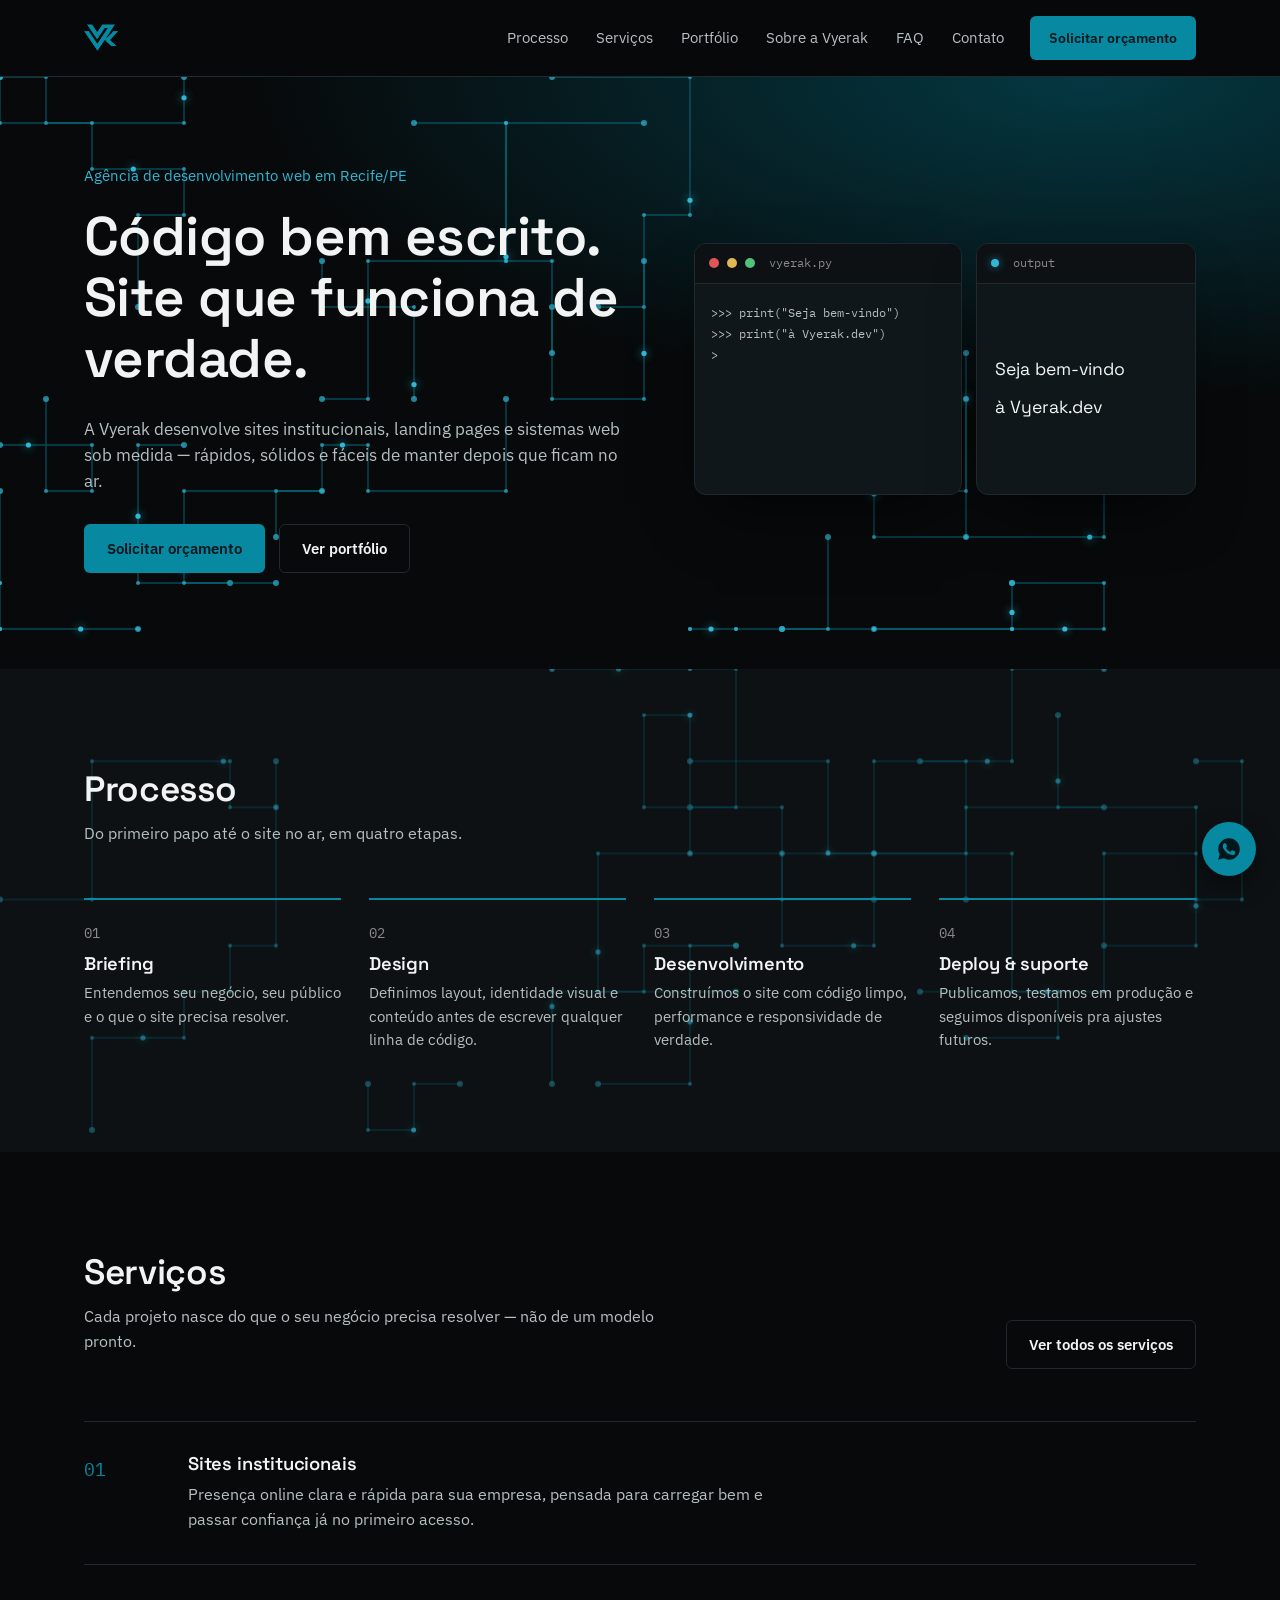
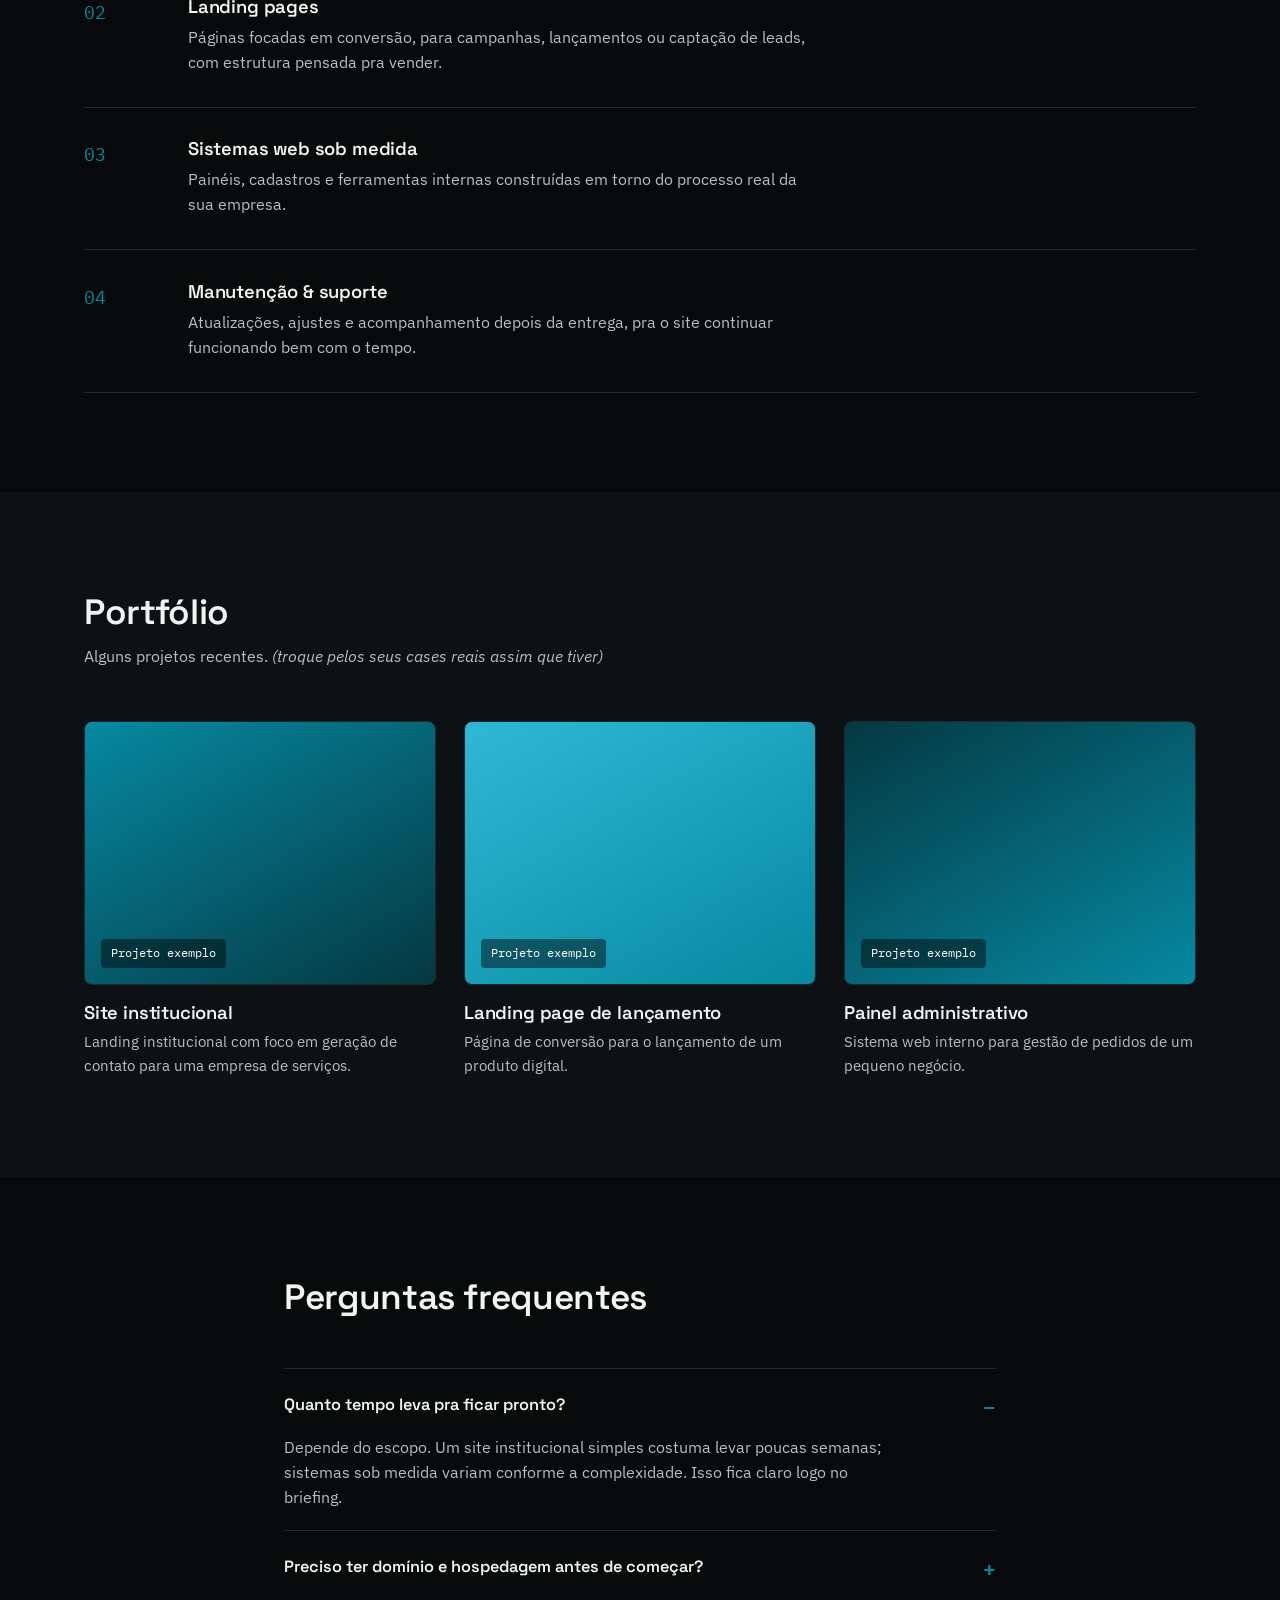
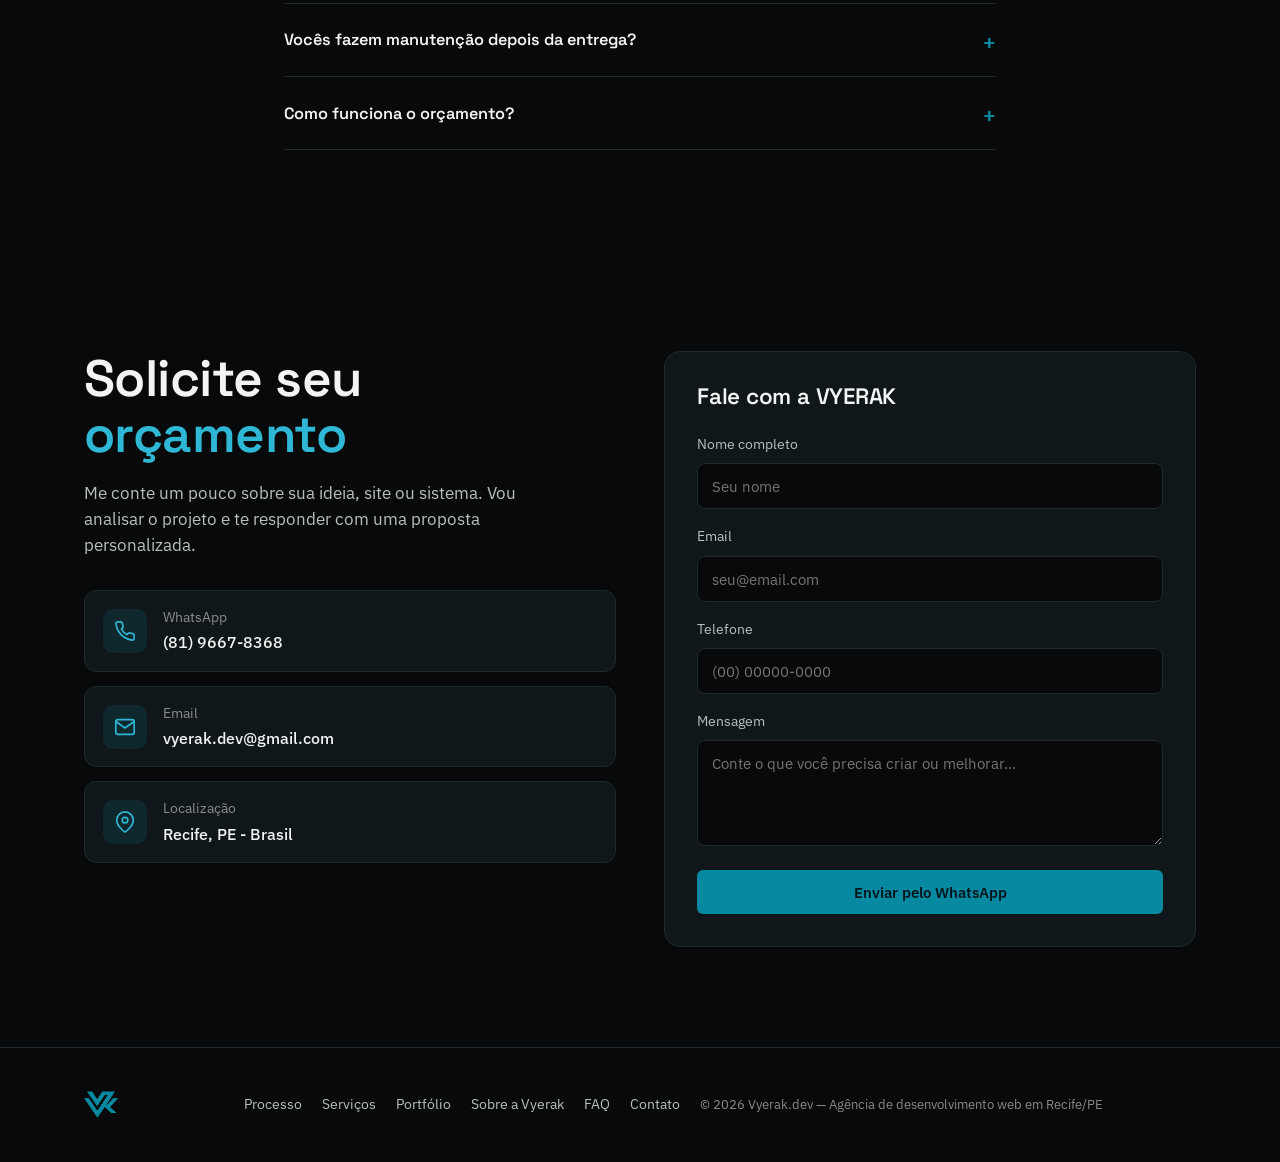
==== commit 48f78300: "I added an animation." ====
--- a/index.html
+++ b/index.html
@@ -21,7 +21,7 @@
 <header class="site-header" id="top">
   <div class="wrap header-inner">
     <a href="#top" class="brand" aria-label="Vyerak.dev — início">
-      <img src="assets/mark.png" alt="" class="brand-mark" width="190" height="auto">
+      <img src="assets/mark.png" alt="Vyerak.dev" class="brand-mark" width="176" height="34">
     </a>
 
     <nav class="main-nav" id="main-nav">
@@ -306,8 +306,7 @@
 <footer class="site-footer">
   <div class="wrap footer-inner">
     <a href="#top" class="brand" aria-label="Vyerak.dev — início">
-      <img src="assets/mark.png" alt="" class="brand-mark" width="28" height="24">
-      <span class="brand-word">VYERAK<span class="brand-dot">.dev</span></span>
+      <img src="assets/mark.png" alt="Vyerak.dev" class="brand-mark" width="176" height="34">
     </a>
     <nav class="footer-nav">
       <a href="#processo">Processo</a>
--- a/css/style.css
+++ b/css/style.css
@@ -38,6 +38,7 @@
   font-size:16px;
   line-height:1.55;
   -webkit-font-smoothing:antialiased;
+  overflow-x:hidden;
 }
 
 h1,h2,h3{
@@ -47,13 +48,14 @@
   margin:0 0 .5em;
   letter-spacing:-0.01em;
 }
-h1{ font-size:clamp(2.1rem, 4.4vw, 3.4rem); }
-h2{ font-size:clamp(1.6rem, 3vw, 2.2rem); }
+h1{ font-size:clamp(2rem, 4.4vw, 3.4rem); }
+h2{ font-size:clamp(1.5rem, 3vw, 2.2rem); }
 h3{ font-size:1.15rem; }
 p{ margin:0 0 1em; color:var(--fg-muted); max-width:62ch; }
 a{ color:inherit; text-decoration:none; }
 ul,ol{ list-style:none; margin:0; padding:0; }
 img{ max-width:100%; display:block; }
+svg{ flex-shrink:0; }
 
 .wrap{ max-width:var(--wrap); margin:0 auto; padding:0 24px; }
 .wrap-narrow{ max-width:760px; }
@@ -65,12 +67,6 @@
 .skip-link:focus{ left:16px; top:16px; }
 
 :focus-visible{ outline:2px solid var(--teal-light); outline-offset:3px; }
-
-.brand-mark {
-  height: 200px;
-  width: auto;
-  display: block;
-}
 
 /* ---------- buttons ---------- */
 .btn{
@@ -99,33 +95,36 @@
   border-bottom:1px solid var(--line);
 }
 .header-inner{
-  display:flex; align-items:center; gap:28px;
+  display:flex; align-items:center; gap:24px;
   height:76px;
 }
-.brand{ display:flex; align-items:center; gap:10px; margin-right:auto; }
-.brand-mark{ height:30px; width:auto; }
-.brand-word{
-  font-family:var(--font-display); font-weight:700; font-size:1.1rem;
-  letter-spacing:.01em; color:var(--fg);
-}
-.brand-dot{ color:var(--gray); font-weight:500; }
-
-.main-nav{ display:flex; gap:28px; }
+.brand{ display:flex; align-items:center; margin-right:auto; min-width:0; }
+.brand-mark{ height:34px; width:auto; flex-shrink:0; }
+
+.main-nav{ display:flex; gap:24px; flex-wrap:wrap; }
 .main-nav a{
   font-size:.94rem; color:var(--fg-muted);
   padding:6px 2px; border-bottom:1px solid transparent;
   transition:color .15s ease, border-color .15s ease;
 }
 .main-nav a:hover{ color:var(--fg); border-color:var(--teal); }
-
-.header-cta{ padding:10px 18px; font-size:.9rem; }
+.main-nav a.active{ color:var(--teal-light); border-color:var(--teal); }
+
+.header-cta{ padding:10px 18px; font-size:.9rem; flex-shrink:0; }
 
 .nav-toggle{
   display:none; flex-direction:column; justify-content:center; gap:5px;
   width:38px; height:38px; background:none; border:1px solid var(--line);
-  border-radius:4px; cursor:pointer;
+  border-radius:4px; cursor:pointer; flex-shrink:0;
 }
 .nav-toggle span{ height:2px; background:var(--fg); border-radius:2px; }
+
+/* ===========================================================
+   BACKGROUND ANIMATION (particle network canvas)
+=========================================================== */
+.net-canvas{
+  position:absolute; inset:0; width:100%; height:100%;
+}
 
 /* ===========================================================
    HERO
@@ -136,50 +135,59 @@
   padding:88px 0 96px;
   background:radial-gradient(120% 100% at 85% 0%, var(--teal-deep) 0%, var(--ink) 55%);
 }
-.net-canvas{
-  position:absolute; inset:0; width:100%; height:100%;
-  opacity:.55;
-}
-.net-canvas--subtle{ opacity:.3; }
+.hero-inner{
+  position:relative; z-index:2;
+  display:grid; grid-template-columns:1.05fr .95fr; gap:56px; align-items:center;
+}
+.hero-kicker{
+  font-size:.92rem; color:var(--teal-light); margin-bottom:18px; max-width:none;
+}
+.hero-sub{ font-size:1.05rem; margin-top:18px; }
+.hero-actions{ display:flex; gap:14px; margin-top:30px; flex-wrap:wrap; }
+
 .process-section{
   position:relative; overflow:hidden;
   background:radial-gradient(120% 140% at 15% 0%, var(--teal-deep) 0%, var(--ink-soft) 55%);
 }
 .process-section > .wrap{ position:relative; z-index:2; }
-.hero-inner{
-  position:relative; z-index:2;
-  display:grid; grid-template-columns:1.05fr .95fr; gap:56px; align-items:center;
-}
-.hero-kicker{
-  font-size:.92rem; color:var(--teal-light); margin-bottom:18px; max-width:none;
-}
-.hero-sub{ font-size:1.05rem; margin-top:18px; }
-.hero-actions{ display:flex; gap:14px; margin-top:30px; flex-wrap:wrap; }
-
-/* terminal panel */
+
+/* ---------- hero code + live preview panel ---------- */
 .hero-visual{ position:relative; }
-.terminal{
-  background:var(--surface);
-  border:1px solid var(--line);
-  border-radius:10px;
-  overflow:hidden;
-  box-shadow:0 30px 60px -20px rgba(0,0,0,.6);
-}
-.terminal-bar{
+.build-preview{
+  display:grid; grid-template-columns:1.1fr .9fr; gap:14px; align-items:stretch;
+}
+.code-window, .preview-window{
+  background:var(--surface); border:1px solid var(--line); border-radius:12px;
+  overflow:hidden; box-shadow:0 30px 60px -20px rgba(0,0,0,.6);
+  min-width:0;
+}
+.window-bar{
   display:flex; align-items:center; gap:8px;
-  padding:12px 14px; background:var(--ink-soft); border-bottom:1px solid var(--line);
-}
-.dot{ width:10px; height:10px; border-radius:50%; }
+  padding:10px 14px; background:var(--ink-soft); border-bottom:1px solid var(--line);
+}
+.dot{ width:10px; height:10px; border-radius:50%; flex-shrink:0; }
 .dot-r{ background:#e0555a; } .dot-y{ background:#e0b955; } .dot-g{ background:#52c17a; }
-.terminal-title{ margin-left:8px; font-family:var(--font-mono); font-size:.78rem; color:var(--gray); }
-.terminal-body{
-  margin:0; padding:22px 20px 28px;
-  font-family:var(--font-mono); font-size:.86rem; line-height:1.9;
-  color:var(--fg-muted); min-height:190px; white-space:pre-wrap;
-}
-.terminal-body .ok{ color:var(--teal-light); }
-.terminal-body .cursor{ display:inline-block; width:8px; background:var(--teal-light); animation:blink 1s step-end infinite; }
-@keyframes blink{ 50%{ opacity:0; } }
+.dot-live{
+  width:8px; height:8px; border-radius:50%; flex-shrink:0;
+  background:var(--teal-light); box-shadow:0 0 8px rgba(47,184,214,.6);
+}
+.window-title{ margin-left:6px; font-family:var(--font-mono); font-size:.75rem; color:var(--gray); }
+
+.code-body{
+  margin:0; padding:18px 16px 22px;
+  font-family:var(--font-mono); font-size:.78rem; line-height:1.7;
+  color:var(--fg-muted); min-height:210px; white-space:pre-wrap; word-break:break-word;
+}
+.preview-body{
+  padding:24px 18px; min-height:210px;
+  display:flex; flex-direction:column; justify-content:center; gap:10px;
+  font-family:var(--font-display); font-size:1.1rem; color:var(--fg);
+}
+.preview-body .output-line{
+  opacity:0; transform:translateY(8px);
+  animation:fadeInUp .4s ease forwards;
+}
+@keyframes fadeInUp{ to{ opacity:1; transform:translateY(0); } }
 
 /* ===========================================================
    SECTIONS (generic)
@@ -194,7 +202,7 @@
 .section-head-row > div{ max-width:640px; }
 .section-head-row .btn{ flex-shrink:0; }
 
-/* ---------- services ---------- */
+/* ---------- services (homepage teaser) ---------- */
 .service-list{ border-top:1px solid var(--line); }
 .service-row{
   display:grid; grid-template-columns:80px 1fr;
@@ -212,10 +220,7 @@
   display:grid; grid-template-columns:repeat(4,1fr); gap:28px;
   position:relative;
 }
-.process-step{
-  border-top:2px solid var(--teal);
-  padding-top:20px;
-}
+.process-step{ border-top:2px solid var(--teal); padding-top:20px; }
 .process-num{ font-family:var(--font-mono); color:var(--gray); font-size:.85rem; }
 .process-step h3{ margin:.5em 0 .35em; }
 .process-step p{ margin:0; font-size:.95rem; }
@@ -235,47 +240,66 @@
   background:rgba(0,0,0,.45); color:#fff; padding:5px 10px; border-radius:4px;
 }
 
-/* ---------- testimonials ---------- */
-.testimonial-grid{ display:grid; grid-template-columns:repeat(2,1fr); gap:24px; }
-.testimonial-card{
-  margin:0; padding:28px; background:var(--surface);
-  border:1px solid var(--line); border-radius:8px;
-}
-.testimonial-card p{ font-size:1.05rem; color:var(--fg); margin-bottom:16px; }
-.testimonial-card cite{ font-style:normal; font-size:.88rem; color:var(--gray); }
-
 /* ---------- faq ---------- */
 .faq-list{ border-top:1px solid var(--line); }
 .faq-item{ border-bottom:1px solid var(--line); padding:20px 0; }
 .faq-item summary{
   cursor:pointer; font-family:var(--font-display); font-weight:600; font-size:1.02rem;
-  list-style:none; display:flex; justify-content:space-between; align-items:center; color:var(--fg);
+  list-style:none; display:flex; justify-content:space-between; align-items:center;
+  gap:16px; color:var(--fg);
 }
 .faq-item summary::-webkit-details-marker{ display:none; }
 .faq-item summary::after{
-  content:"+"; font-family:var(--font-mono); color:var(--teal); font-size:1.3rem; margin-left:16px;
+  content:"+"; font-family:var(--font-mono); color:var(--teal); font-size:1.3rem; flex-shrink:0;
 }
 .faq-item[open] summary::after{ content:"–"; }
 .faq-item p{ margin-top:14px; margin-bottom:0; }
 
 /* ---------- contact ---------- */
-.contact-grid{ display:grid; grid-template-columns:1fr 1fr; gap:56px; align-items:start; }
-.contact-list{ margin-top:24px; display:flex; flex-direction:column; gap:14px; }
-.contact-list li{ display:flex; gap:14px; font-size:.98rem; }
-.contact-list span{ color:var(--gray); min-width:90px; }
-.contact-list a{ color:var(--fg); border-bottom:1px solid var(--line); }
-.contact-list a:hover{ color:var(--teal-light); border-color:var(--teal-light); }
+.contact-section{ padding:100px 0; background:var(--ink); }
+.contact-layout{ display:grid; grid-template-columns:1fr 1fr; gap:48px; align-items:start; }
+
+.contact-left h1{ font-size:clamp(2.1rem, 4vw, 3.2rem); line-height:1.1; margin-bottom:16px; }
+.contact-left h1 span{ color:var(--teal-light); }
+.contact-left > p{ color:var(--fg-muted); font-size:1.05rem; margin-bottom:32px; max-width:48ch; }
+
+.contact-cards{ display:flex; flex-direction:column; gap:14px; }
+.contact-card{
+  display:flex; align-items:center; gap:16px;
+  background:var(--surface); border:1px solid var(--line); border-radius:12px;
+  padding:16px 18px; color:inherit; text-decoration:none;
+  transition:border-color .2s ease, transform .2s ease;
+}
+.contact-card:hover{ border-color:var(--teal); transform:translateY(-2px); }
+.contact-card-icon{
+  width:44px; height:44px; border-radius:10px;
+  background:rgba(6,137,161,.15); color:var(--teal-light);
+  display:flex; align-items:center; justify-content:center; flex-shrink:0;
+}
+.contact-card-icon svg{ width:22px; height:22px; }
+.contact-card-text{ min-width:0; }
+.contact-card-text span{ display:block; font-size:.85rem; color:var(--gray); margin-bottom:2px; }
+.contact-card-text strong, .contact-card-text a{
+  font-size:1rem; color:var(--fg); font-weight:500; word-break:break-word;
+}
+.contact-card-text a:hover{ color:var(--teal-light); }
+
+.contact-form-box{ background:var(--surface); border:1px solid var(--line); border-radius:16px; padding:32px; }
+.contact-form-box h2{ margin-bottom:24px; font-size:1.4rem; }
 
 .contact-form{ display:flex; flex-direction:column; gap:16px; }
 .contact-form label{ display:flex; flex-direction:column; gap:8px; font-size:.9rem; color:var(--fg-muted); }
 .contact-form input, .contact-form textarea{
-  background:var(--ink); border:1px solid var(--line); border-radius:6px;
+  background:var(--ink); border:1px solid var(--line); border-radius:8px;
   padding:12px 14px; color:var(--fg); font-family:var(--font-body); font-size:.96rem;
-  resize:vertical;
-}
-.contact-form input:focus, .contact-form textarea:focus{ border-color:var(--teal); }
-.contact-form .btn{ align-self:flex-start; }
-.form-note{ font-size:.78rem; color:var(--gray); margin:0; }
+  resize:vertical; width:100%;
+}
+.contact-form input:focus, .contact-form textarea:focus{ outline:none; border-color:var(--teal); }
+.contact-form .btn{
+  width:100%; margin-top:8px; background:var(--teal); color:#00181d; border:none; font-weight:600;
+}
+.contact-form .btn:hover{ background:var(--teal-light); }
+.form-note{ font-size:.78rem; color:var(--gray); margin:8px 0 0; }
 
 /* ===========================================================
    FOOTER
@@ -290,30 +314,22 @@
 .whatsapp-fab{
   position:fixed; right:24px; bottom:24px; z-index:90;
   width:54px; height:54px; border-radius:50%;
-  background:var(--teal);        /* agora usa o teal */
-  color:#00181d;
+  background:var(--teal); color:#00181d;
   display:flex; align-items:center; justify-content:center;
   box-shadow:0 10px 24px rgba(0,0,0,.4);
   transition:transform .15s ease, background .15s ease;
 }
-.whatsapp-fab:hover{
-  transform:scale(1.06);
-  background:var(--teal-light);
-}
-
-/* ===========================================================
-   SERVICES PAGE
-=========================================================== */
-.main-nav a.active{ color:var(--teal-light); border-color:var(--teal); }
-
+.whatsapp-fab:hover{ transform:scale(1.06); background:var(--teal-light); }
+
+/* ===========================================================
+   SECONDARY PAGE HEAD (Serviços / Sobre)
+=========================================================== */
 .page-head{
-  position:relative;
-  overflow:hidden;
+  position:relative; overflow:hidden;
   padding:56px 0 40px;
   border-bottom:1px solid var(--line);
   background:radial-gradient(90% 140% at 90% 0%, var(--teal-deep) 0%, var(--ink) 60%);
 }
-.page-head .net-canvas{ opacity:.45; }
 .page-head-inner{ position:relative; z-index:2; display:flex; justify-content:space-between; align-items:flex-end; gap:24px; flex-wrap:wrap; }
 .page-head h1{ margin-bottom:.25em; }
 .page-lead{ max-width:52ch; }
@@ -323,6 +339,7 @@
 }
 .back-link:hover{ color:var(--teal-light); border-color:var(--teal-light); }
 
+/* ---------- services page ---------- */
 .services-grid{ display:grid; grid-template-columns:repeat(3,1fr); gap:24px; }
 .service-card-full{
   background:var(--surface); border:1px solid var(--line); border-radius:10px;
@@ -338,10 +355,7 @@
 .service-card-full h3{ margin-bottom:.4em; }
 .service-card-full > p{ font-size:.95rem; margin-bottom:20px; }
 .check-list{ display:flex; flex-direction:column; gap:10px; margin-top:auto; }
-.check-list li{
-  display:flex; align-items:flex-start; gap:10px;
-  font-size:.9rem; color:var(--fg-muted);
-}
+.check-list li{ display:flex; align-items:flex-start; gap:10px; font-size:.9rem; color:var(--fg-muted); }
 .check-list li::before{
   content:"✓"; color:var(--teal-light); font-family:var(--font-mono);
   font-size:.85rem; line-height:1.5; flex-shrink:0;
@@ -354,30 +368,40 @@
 .services-cta p{ margin:0; font-size:1.05rem; color:var(--fg); }
 .section-alt .services-cta{ margin-top:0; padding-top:0; border-top:none; }
 
-/* ---------- timeline (Sobre) ---------- */
+/* ===========================================================
+   TIMELINE (Sobre a Vyerak) — alternating left/right, starts right
+=========================================================== */
 .timeline{ position:relative; margin-top:44px; }
 .timeline::before{
-  content:""; position:absolute; left:27px; top:8px; bottom:8px; width:2px;
-  background:var(--line);
-}
-.timeline-item{ position:relative; display:flex; gap:24px; padding-bottom:44px; }
+  content:""; position:absolute; left:50%; top:8px; bottom:8px; width:2px;
+  background:var(--line); transform:translateX(-50%);
+}
+.timeline-item{
+  position:relative;
+  display:grid; grid-template-columns:1fr 56px 1fr; column-gap:32px;
+  align-items:start; padding-bottom:56px;
+}
 .timeline-item:last-child{ padding-bottom:0; }
 .timeline-marker{
-  position:relative; z-index:2; flex-shrink:0;
+  grid-column:2; justify-self:center; z-index:2;
   width:56px; height:56px; border-radius:50%;
   background:var(--ink-soft); border:2px solid var(--teal);
   display:flex; align-items:center; justify-content:center; color:var(--teal-light);
 }
 .timeline-marker svg{ width:22px; height:22px; }
 .timeline-card{
-  flex:1; background:var(--surface); border:1px solid var(--line);
-  border-radius:10px; padding:22px 26px;
-}
-.timeline-year{ font-family:var(--font-mono); color:var(--teal-light); font-size:.82rem; }
+  background:var(--surface); border:1px solid var(--line);
+  border-radius:10px; padding:22px 26px; min-width:0;
+}
+/* starts on the right (1st, 3rd, 5th...); alternates to the left on even items */
+.timeline-item:nth-child(odd) .timeline-card{ grid-column:3; }
+.timeline-item:nth-child(even) .timeline-card{ grid-column:1; }
+
+.timeline-year{ font-family:var(--font-mono); color:var(--teal-light); font-size:.82rem; display:inline-block; margin-bottom:4px; }
 .timeline-card h3{ margin:.35em 0 .4em; }
 .timeline-card p{ margin:0; font-size:.95rem; }
 
-/* ---------- highlights + cta (Sobre) ---------- */
+/* ---------- highlights + closing CTA (Sobre) ---------- */
 .highlight-grid{ display:grid; grid-template-columns:repeat(3,1fr); gap:20px; margin-bottom:20px; }
 .highlight-card{
   background:var(--surface); border:1px solid var(--line); border-radius:10px;
@@ -396,631 +420,106 @@
 .cta-panel p{ margin:0 auto 26px; }
 .cta-panel .btn{ display:inline-flex; }
 
-/* ===RESPONSIVE===*/
-@media (max-width: 980px){
+/* ===========================================================
+   SCROLL-REVEAL ANIMATIONS
+=========================================================== */
+.reveal{
+  opacity:0; transform:translateY(28px);
+  transition:opacity .7s cubic-bezier(.22,1,.36,1), transform .7s cubic-bezier(.22,1,.36,1);
+  will-change:opacity, transform;
+}
+.reveal.is-visible{ opacity:1; transform:none; }
+.reveal-delay-1{ transition-delay:.1s; }
+.reveal-delay-2{ transition-delay:.2s; }
+.reveal-delay-3{ transition-delay:.3s; }
+.reveal-delay-4{ transition-delay:.4s; }
+
+.reveal-from-right, .reveal-from-left{
+  opacity:0;
+  transition:opacity .8s cubic-bezier(.22,1,.36,1), transform .8s cubic-bezier(.22,1,.36,1);
+  will-change:opacity, transform;
+}
+.reveal-from-right{ transform:translateX(60px); }
+.reveal-from-left{ transform:translateX(-60px); }
+.reveal-from-right.is-visible, .reveal-from-left.is-visible{ opacity:1; transform:none; }
+
+@media (prefers-reduced-motion: reduce){
+  .reveal, .reveal-from-right, .reveal-from-left{ opacity:1; transform:none; transition:none; }
+}
+
+/* ===========================================================
+   RESPONSIVE
+   Breakpoints: 1024 (tighten grids) · 880 (nav collapses) ·
+   680 (stack layouts) · 420 (small phones)
+=========================================================== */
+
+/* ---- ≤1024px: tablets / small laptops ---- */
+@media (max-width: 1024px){
   .hero-inner{ grid-template-columns:1fr; }
   .hero-visual{ order:-1; }
   .process-steps{ grid-template-columns:repeat(2,1fr); row-gap:36px; }
   .portfolio-grid{ grid-template-columns:repeat(2,1fr); }
-  .contact-grid{ grid-template-columns:1fr; }
   .services-grid{ grid-template-columns:repeat(2,1fr); }
-}
-
-@media (max-width: 760px){
+  .contact-layout{ grid-template-columns:1fr; }
+  .contact-form-box{ max-width:560px; }
+}
+
+/* ---- ≤880px: nav collapses to hamburger (covers tablets in portrait) ---- */
+@media (max-width: 880px){
   .main-nav{
     position:absolute; top:76px; left:0; right:0;
     background:var(--ink-soft); border-bottom:1px solid var(--line);
     flex-direction:column; padding:12px 24px; gap:4px;
-    display:none;
+    display:none; max-height:calc(100vh - 76px); overflow-y:auto;
   }
   .main-nav.open{ display:flex; }
   .main-nav a{ padding:12px 0; border-bottom:1px solid var(--line); }
   .header-cta{ display:none; }
   .nav-toggle{ display:flex; }
+}
+
+/* ---- ≤760px: stack most grids to a single column ---- */
+@media (max-width: 760px){
+  .section{ padding:72px 0; }
   .process-steps{ grid-template-columns:1fr; }
   .portfolio-grid{ grid-template-columns:1fr; }
-  .testimonial-grid{ grid-template-columns:1fr; }
   .service-row{ grid-template-columns:1fr; gap:8px; }
   .services-grid{ grid-template-columns:1fr; }
+  .highlight-grid{ grid-template-columns:1fr; }
   .page-head-inner{ align-items:flex-start; }
-  .timeline::before{ left:21px; }
-  .timeline-marker{ width:44px; height:44px; }
+  .cta-panel{ padding:40px 20px; }
+
+  .build-preview{ grid-template-columns:1fr; }
+  .code-body, .preview-body{ min-height:0; }
+
+  /* timeline collapses to a single left-aligned column */
+  .timeline::before{ left:21px; transform:none; }
+  .timeline-item{ grid-template-columns:44px 1fr; column-gap:18px; padding-bottom:36px; }
+  .timeline-marker{ grid-column:1; justify-self:start; width:44px; height:44px; }
   .timeline-marker svg{ width:18px; height:18px; }
-  .timeline-item{ gap:16px; }
-  .highlight-grid{ grid-template-columns:1fr; }
-  .cta-panel{ padding:40px 20px; }
-  .section{ padding:72px 0; }
-}
-
-/* ==== ANIMAÇÕES DE ENTRADA===*/
-.reveal {
-  opacity: 0;
-  transform: translateY(28px);
-  transition: opacity 0.7s cubic-bezier(0.22, 1, 0.36, 1),
-              transform 0.7s cubic-bezier(0.22, 1, 0.36, 1);
-  will-change: opacity, transform;
-}
-
-.reveal.is-visible {
-  opacity: 1;
-  transform: translateY(0);
-}
-
-.reveal-delay-1 { transition-delay: 0.1s; }
-.reveal-delay-2 { transition-delay: 0.2s; }
-.reveal-delay-3 { transition-delay: 0.3s; }
-.reveal-delay-4 { transition-delay: 0.4s; }
-
-/* Respeita quem prefere menos movimento */
-@media (prefers-reduced-motion: reduce) {
-  .reveal {
-    opacity: 1;
-    transform: none;
-    transition: none;
-  }
-}
-
-/* ===========================================================
-   TIMELINE ALTERNADA + ANIMAÇÃO LATERAL
-=========================================================== */
-.timeline {
-  position: relative;
-  margin-top: 44px;
-  padding: 20px 0;
-}
-
-.timeline::before {
-  content: "";
-  position: absolute;
-  left: 50%;
-  top: 0;
-  bottom: 0;
-  width: 2px;
-  background: var(--line);
-  transform: translateX(-50%);
-}
-
-.timeline-item {
-  position: relative;
-  width: 50%;
-  margin-bottom: 48px;
-}
-
-/* Começa pela DIREITA */
-.timeline-item:nth-child(odd) {
-  left: 50%;
-  padding-left: 40px;
-  text-align: left;
-}
-
-.timeline-item:nth-child(even) {
-  left: 0;
-  padding-right: 40px;
-  text-align: right;
-}
-
-.timeline-marker {
-  position: absolute;
-  top: 8px;
-  width: 42px;
-  height: 42px;
-  background: var(--surface);
-  border: 2px solid var(--teal);
-  border-radius: 50%;
-  display: flex;
-  align-items: center;
-  justify-content: center;
-  color: var(--teal-light);
-  z-index: 2;
-}
-
-.timeline-item:nth-child(odd) .timeline-marker {
-  left: -21px;
-}
-
-.timeline-item:nth-child(even) .timeline-marker {
-  right: -21px;
-}
-
-.timeline-card {
-  background: var(--surface);
-  border: 1px solid var(--line);
-  border-radius: 10px;
-  padding: 22px 24px;
-}
-
-.timeline-year {
-  display: inline-block;
-  font-family: var(--font-mono);
-  font-size: 0.85rem;
-  color: var(--teal-light);
-  margin-bottom: 6px;
-}
-
-/* ===== Animações laterais ===== */
-.reveal-from-right {
-  opacity: 0;
-  transform: translateX(60px);
-  transition: opacity 0.8s cubic-bezier(0.22, 1, 0.36, 1),
-              transform 0.8s cubic-bezier(0.22, 1, 0.36, 1);
-}
-
-.reveal-from-left {
-  opacity: 0;
-  transform: translateX(-60px);
-  transition: opacity 0.8s cubic-bezier(0.22, 1, 0.36, 1),
-              transform 0.8s cubic-bezier(0.22, 1, 0.36, 1);
-}
-
-.reveal-from-right.is-visible,
-.reveal-from-left.is-visible {
-  opacity: 1;
-  transform: translateX(0);
-}
-
-/* Mobile: volta para layout normal */
-@media (max-width: 760px) {
-  .timeline::before {
-    left: 20px;
-  }
-
-  .timeline-item {
-    width: 100%;
-    left: 0 !important;
-    padding-left: 56px !important;
-    padding-right: 0 !important;
-    text-align: left !important;
-  }
-
-  .timeline-marker {
-    left: 0 !important;
-    right: auto !important;
-  }
-
-  .reveal-from-right,
-  .reveal-from-left {
-    transform: translateY(30px);
-  }
-}
-
-/* ===========================================================
-   CONTATO — estilo cards + formulário
-=========================================================== */
-.contact-section {
-  padding: 100px 0;
-  background: var(--ink);
-}
-
-.contact-layout {
-  display: grid;
-  grid-template-columns: 1fr 1fr;
-  gap: 48px;
-  align-items: start;
-}
-
-.contact-left h1 {
-  font-size: clamp(2.2rem, 4vw, 3.2rem);
-  line-height: 1.1;
-  margin-bottom: 16px;
-}
-
-.contact-left h1 span {
-  color: var(--teal-light);
-}
-
-.contact-left > p {
-  color: var(--fg-muted);
-  font-size: 1.05rem;
-  margin-bottom: 32px;
-  max-width: 48ch;
-}
-
-.contact-cards {
-  display: flex;
-  flex-direction: column;
-  gap: 14px;
-}
-
-.contact-card {
-  display: flex;
-  align-items: center;
-  gap: 16px;
-  background: var(--surface);
-  border: 1px solid var(--line);
-  border-radius: 12px;
-  padding: 16px 18px;
-  transition: border-color .2s ease, transform .2s ease;
-}
-
-.contact-card:hover {
-  border-color: var(--teal);
-  transform: translateY(-2px);
-}
-
-.contact-card-icon {
-  width: 44px;
-  height: 44px;
-  border-radius: 10px;
-  background: rgba(6, 137, 161, 0.15);
-  color: var(--teal-light);
-  display: flex;
-  align-items: center;
-  justify-content: center;
-  flex-shrink: 0;
-}
-
-.contact-card-icon svg {
-  width: 22px;
-  height: 22px;
-}
-
-.contact-card-text span {
-  display: block;
-  font-size: 0.85rem;
-  color: var(--gray);
-  margin-bottom: 2px;
-}
-
-.contact-card-text strong,
-.contact-card-text a {
-  font-size: 1rem;
-  color: var(--fg);
-  font-weight: 500;
-}
-
-.contact-card-text a:hover {
-  color: var(--teal-light);
-}
-
-/* Formulário direito */
-.contact-form-box {
-  background: var(--surface);
-  border: 1px solid var(--line);
-  border-radius: 16px;
-  padding: 32px;
-}
-
-.contact-form-box h2 {
-  margin-bottom: 24px;
-  font-size: 1.4rem;
-}
-
-.contact-form {
-  display: flex;
-  flex-direction: column;
-  gap: 16px;
-}
-
-.contact-form label {
-  display: flex;
-  flex-direction: column;
-  gap: 8px;
-  font-size: 0.9rem;
-  color: var(--fg-muted);
-}
-
-.contact-form input,
-.contact-form textarea {
-  background: var(--ink);
-  border: 1px solid var(--line);
-  border-radius: 8px;
-  padding: 12px 14px;
-  color: var(--fg);
-  font-family: var(--font-body);
-  font-size: 0.96rem;
-  resize: vertical;
-}
-
-.contact-form input:focus,
-.contact-form textarea:focus {
-  outline: none;
-  border-color: var(--teal);
-}
-
-.contact-form .btn {
-  width: 100%;
-  margin-top: 8px;
-  background: var(--teal);
-  color: #00181d;
-  border: none;
-  font-weight: 600;
-}
-
-.contact-form .btn:hover {
-  background: var(--teal-light);
-}
-
-@media (max-width: 900px) {
-  .contact-layout {
-    grid-template-columns: 1fr;
-  }
-}
-
-/* ===========================================================
-   CONTATO — estilo cards
-=========================================================== */
-.contact-section {
-  padding: 100px 0;
-}
-
-.contact-layout {
-  display: grid;
-  grid-template-columns: 1fr 1fr;
-  gap: 48px;
-  align-items: start;
-}
-
-.contact-left h1 {
-  font-size: clamp(2.2rem, 4vw, 3.2rem);
-  line-height: 1.1;
-  margin-bottom: 16px;
-}
-
-.contact-left h1 span {
-  color: var(--teal-light);
-}
-
-.contact-left > p {
-  color: var(--fg-muted);
-  font-size: 1.05rem;
-  margin-bottom: 32px;
-  max-width: 48ch;
-}
-
-.contact-cards {
-  display: flex;
-  flex-direction: column;
-  gap: 14px;
-}
-
-.contact-card {
-  display: flex;
-  align-items: center;
-  gap: 16px;
-  background: var(--surface);
-  border: 1px solid var(--line);
-  border-radius: 12px;
-  padding: 16px 18px;
-  transition: border-color .2s ease, transform .2s ease;
-  color: inherit;
-  text-decoration: none;
-}
-
-.contact-card:hover {
-  border-color: var(--teal);
-  transform: translateY(-2px);
-}
-
-.contact-card-icon {
-  width: 44px;
-  height: 44px;
-  border-radius: 10px;
-  background: rgba(6, 137, 161, 0.15);
-  color: var(--teal-light);
-  display: flex;
-  align-items: center;
-  justify-content: center;
-  flex-shrink: 0;
-}
-
-.contact-card-text span {
-  display: block;
-  font-size: 0.85rem;
-  color: var(--gray);
-  margin-bottom: 2px;
-}
-
-.contact-card-text strong {
-  font-size: 1rem;
-  color: var(--fg);
-  font-weight: 500;
-}
-
-.contact-form-box {
-  background: var(--surface);
-  border: 1px solid var(--line);
-  border-radius: 16px;
-  padding: 32px;
-}
-
-.contact-form-box h2 {
-  margin-bottom: 24px;
-  font-size: 1.4rem;
-}
-
-@media (max-width: 900px) {
-  .contact-layout {
-    grid-template-columns: 1fr;
-  }
-}
-
-/* ===========================================================
-   HERO — código + preview
-=========================================================== */
-.build-preview {
-  display: grid;
-  grid-template-columns: 1.1fr 0.9fr;
-  gap: 14px;
-  align-items: stretch;
-}
-
-.code-window,
-.preview-window {
-  background: var(--surface);
-  border: 1px solid var(--line);
-  border-radius: 12px;
-  overflow: hidden;
-  box-shadow: 0 30px 60px -20px rgba(0,0,0,.6);
-}
-
-.window-bar {
-  display: flex;
-  align-items: center;
-  gap: 8px;
-  padding: 10px 14px;
-  background: var(--ink-soft);
-  border-bottom: 1px solid var(--line);
-}
-
-.window-title {
-  margin-left: 6px;
-  font-family: var(--font-mono);
-  font-size: .75rem;
-  color: var(--gray);
-}
-
-.dot-live {
-  width: 8px;
-  height: 8px;
-  border-radius: 50%;
-  background: #e0555a;
-  box-shadow: 0 0 8px rgba(224,85,90,.6);
-}
-
-.code-body {
-  margin: 0;
-  padding: 18px 16px 22px;
-  font-family: var(--font-mono);
-  font-size: .78rem;
-  line-height: 1.7;
-  color: var(--fg-muted);
-  min-height: 210px;
-  white-space: pre-wrap;
-}
-
-.code-body .tag { color: #7dd3fc; }
-.code-body .attr { color: #f9a8d4; }
-.code-body .str { color: #86efac; }
-.code-body .cmt { color: var(--gray); }
-.code-body .ok { color: var(--teal-light); }
-
-/* Preview do site */
-.preview-body {
-  padding: 14px;
-  display: flex;
-  flex-direction: column;
-  gap: 10px;
-  min-height: 210px;
-}
-
-.preview-header {
-  height: 10px;
-  width: 40%;
-  border-radius: 999px;
-  background: var(--line);
-}
-
-.preview-hero {
-  flex: 1;
-  min-height: 90px;
-  border-radius: 8px;
-  background: linear-gradient(160deg, var(--teal-deep), #1a0a0a 70%);
-  border: 1px solid rgba(6,137,161,.25);
-}
-
-.preview-cards {
-  display: grid;
-  grid-template-columns: repeat(3, 1fr);
-  gap: 8px;
-}
-
-.preview-cards span {
-  height: 28px;
-  border-radius: 6px;
-  background: var(--line);
-}
-
-/* Responsivo */
-@media (max-width: 900px) {
-  .build-preview {
-    grid-template-columns: 1fr;
-  }
-}
-
-/* ===========================================================
-   HERO — código + output sincronizado
-=========================================================== */
-.build-preview {
-  display: grid;
-  grid-template-columns: 1.1fr 0.9fr;
-  gap: 14px;
-  align-items: stretch;
-}
-
-.code-window,
-.preview-window {
-  background: var(--surface);
-  border: 1px solid var(--line);
-  border-radius: 12px;
-  overflow: hidden;
-  box-shadow: 0 30px 60px -20px rgba(0,0,0,.6);
-}
-
-.window-bar {
-  display: flex;
-  align-items: center;
-  gap: 8px;
-  padding: 10px 14px;
-  background: var(--ink-soft);
-  border-bottom: 1px solid var(--line);
-}
-
-.window-title {
-  margin-left: 6px;
-  font-family: var(--font-mono);
-  font-size: .75rem;
-  color: var(--gray);
-}
-
-.dot-live {
-  width: 8px;
-  height: 8px;
-  border-radius: 50%;
-  background: var(--teal-light);
-  box-shadow: 0 0 8px rgba(47,184,214,.6);
-}
-
-.code-body {
-  margin: 0;
-  padding: 18px 16px 22px;
-  font-family: var(--font-mono);
-  font-size: .78rem;
-  line-height: 1.7;
-  color: var(--fg-muted);
-  min-height: 210px;
-  white-space: pre-wrap;
-}
-
-.code-body .ok { color: var(--teal-light); }
-.code-body .cmt { color: var(--gray); }
-
-.preview-body {
-  padding: 24px 18px;
-  min-height: 210px;
-  display: flex;
-  flex-direction: column;
-  justify-content: center;
-  gap: 10px;
-  font-family: var(--font-display);
-  font-size: 1.1rem;
-  color: var(--fg);
-}
-
-.preview-body .output-line {
-  opacity: 0;
-  transform: translateY(8px);
-  animation: fadeInUp .4s ease forwards;
-}
-
-@keyframes fadeInUp {
-  to {
-    opacity: 1;
-    transform: translateY(0);
-  }
-}
-
-@media (max-width: 900px) {
-  .build-preview {
-    grid-template-columns: 1fr;
-  }
+  .timeline-item:nth-child(odd) .timeline-card,
+  .timeline-item:nth-child(even) .timeline-card{ grid-column:2; }
+
+  .reveal-from-right, .reveal-from-left{ transform:translateY(28px); }
+}
+
+/* ---- ≤680px: contact + header tightened for phones ---- */
+@media (max-width: 680px){
+  .header-inner{ gap:14px; }
+  .contact-cards{ gap:10px; }
+  .contact-form-box{ padding:24px 20px; max-width:none; }
+}
+
+/* ---- ≤420px: small phones ---- */
+@media (max-width: 420px){
+  .wrap{ padding:0 16px; }
+  .header-inner{ height:66px; }
+  .brand-mark{ height:28px; }
+  .hero{ padding:56px 0 64px; }
+  .hero-actions .btn{ width:100%; }
+  .section{ padding:56px 0; }
+  .service-row{ padding:24px 0; }
+  .contact-card{ padding:14px; }
+  .whatsapp-fab{ width:48px; height:48px; right:16px; bottom:16px; }
+  .cta-panel{ padding:32px 16px; }
 }
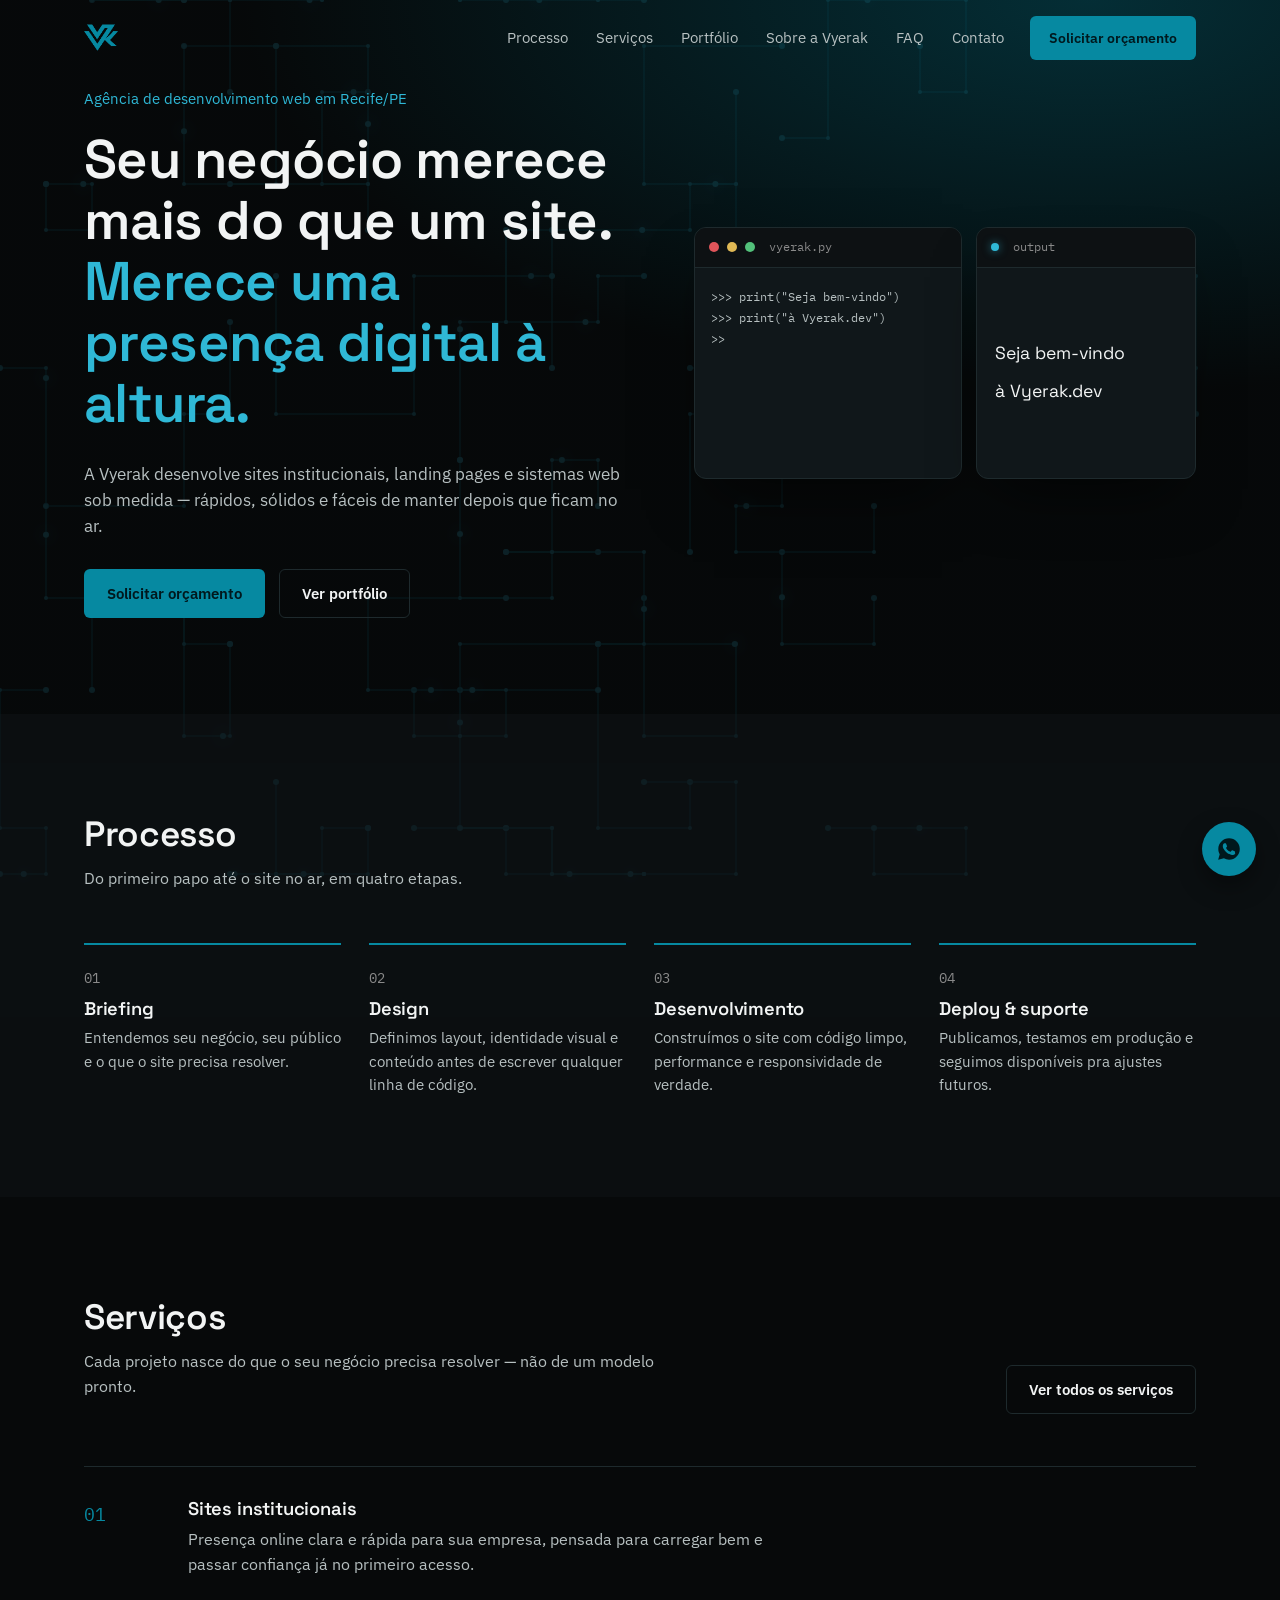
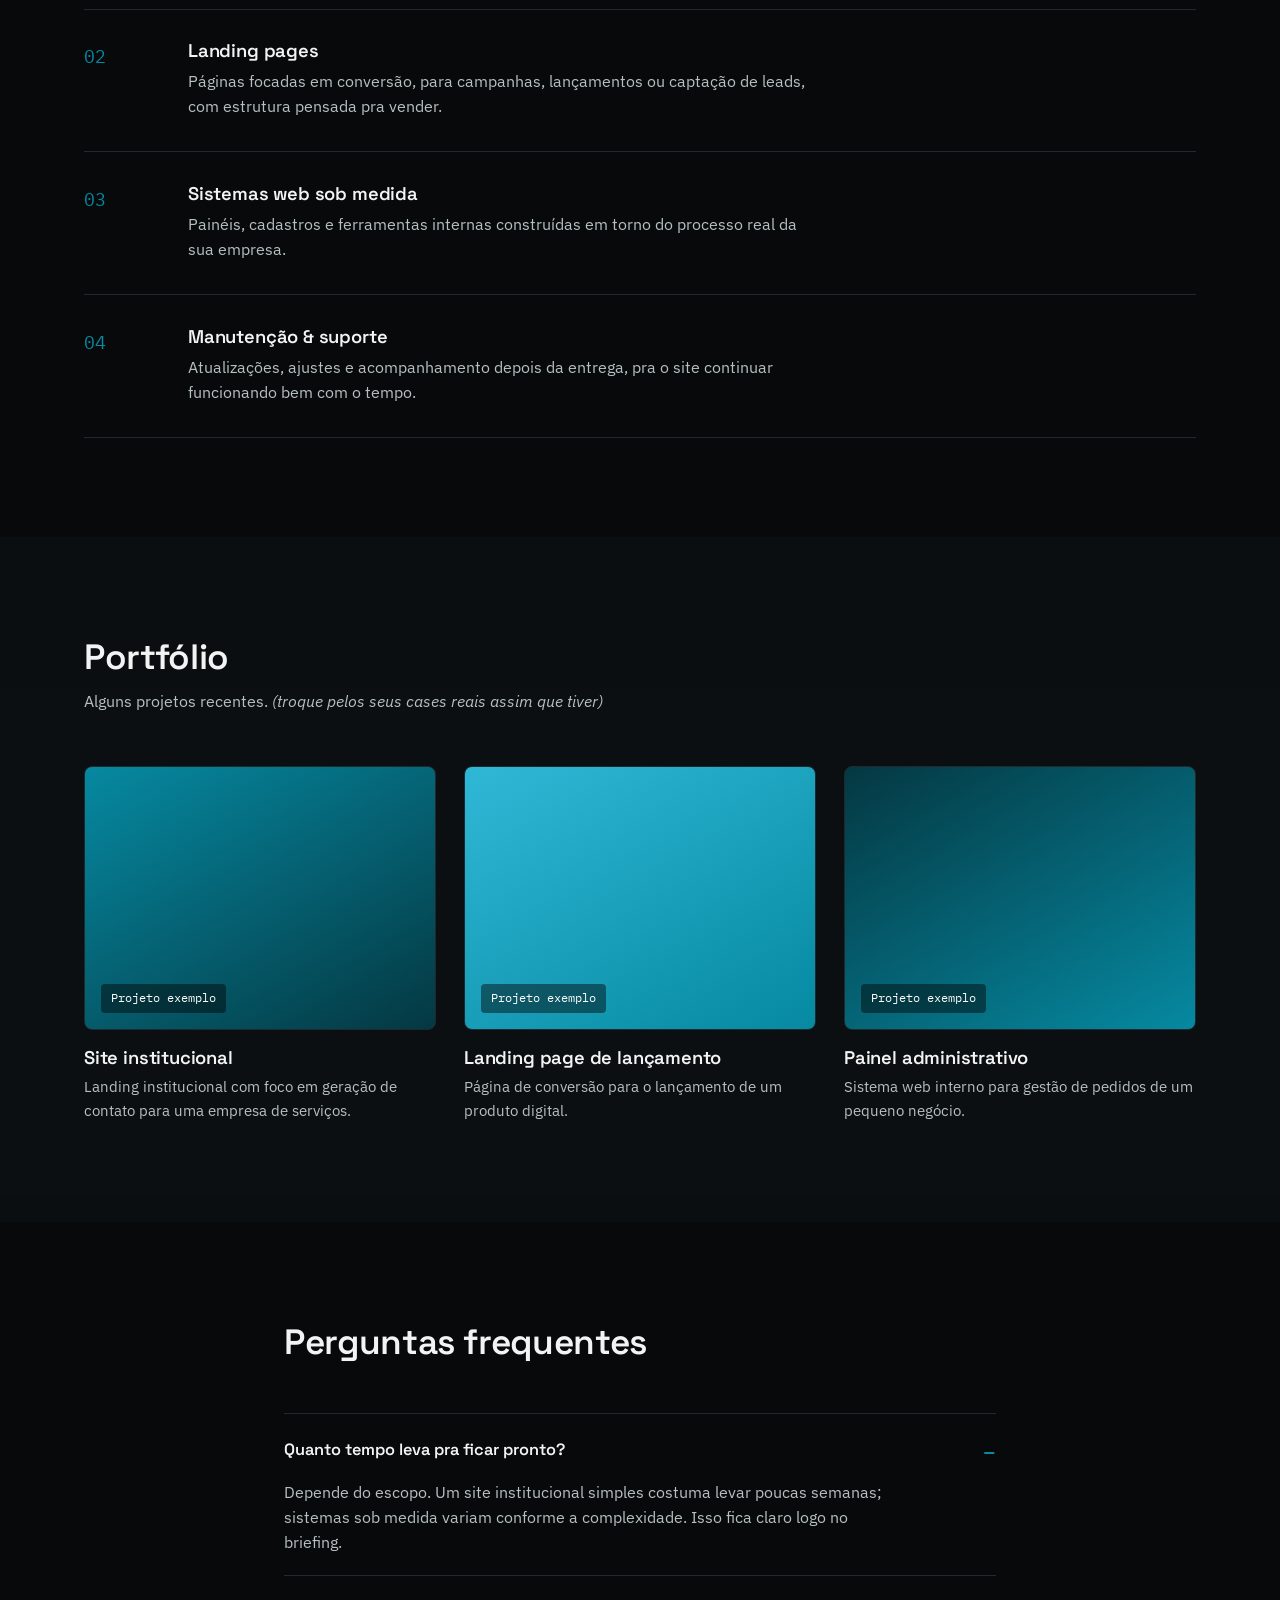
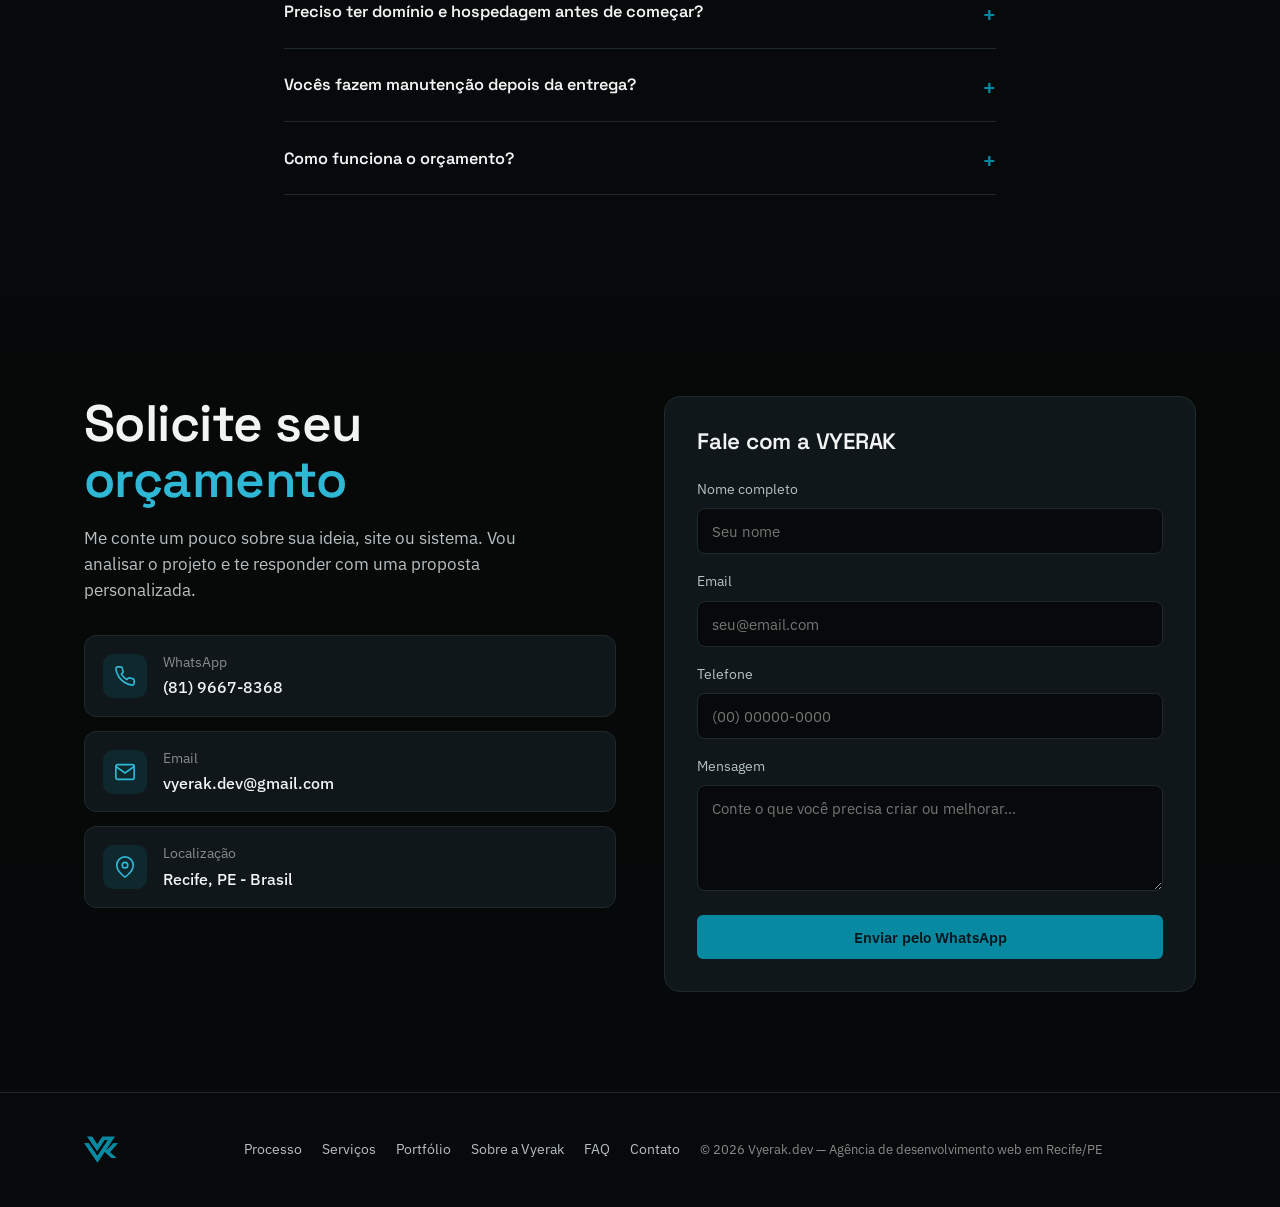
==== commit c09b5d70: "add animation" ====
--- a/index.html
+++ b/index.html
@@ -48,7 +48,7 @@
     <div class="wrap hero-inner">
       <div class="hero-copy reveal">
         <p class="hero-kicker">Agência de desenvolvimento web em Recife/PE</p>
-        <h1>Código bem escrito.<br>Site que funciona de verdade.</h1>
+        <h1>Seu negócio merece mais do que um site.<br><span class="hero-highlight">Merece uma presença digital à altura.</span></h1>
         <p class="hero-sub">A Vyerak desenvolve sites institucionais, landing pages e sistemas web sob medida — rápidos, sólidos e fáceis de manter depois que ficam no ar.</p>
         <div class="hero-actions">
           <a href="#contato" class="btn btn-primary">Solicitar orçamento</a>
--- a/css/style.css
+++ b/css/style.css
@@ -40,6 +40,11 @@
   -webkit-font-smoothing:antialiased;
   overflow-x:hidden;
 }
+body > .global-net-canvas{
+  position:fixed; inset:0; z-index:0; width:100vw; height:100vh;
+  pointer-events:none; opacity:.5;
+}
+body > header, body > main, body > footer{ position:relative; z-index:1; }
 
 h1,h2,h3{
   font-family:var(--font-display);
@@ -89,10 +94,17 @@
    HEADER
 =========================================================== */
 .site-header{
-  position:sticky; top:0; z-index:100;
-  background:rgba(7,9,10,.86);
-  backdrop-filter:blur(10px);
-  border-bottom:1px solid var(--line);
+  position:fixed; top:0; left:0; width:100%; z-index:100;
+  background:transparent;
+  backdrop-filter:blur(0);
+  border-bottom:1px solid transparent;
+  transition:background .3s ease, backdrop-filter .3s ease, border-color .3s ease, box-shadow .3s ease;
+}
+.site-header.scrolled{
+  background:rgba(7,9,10,.78);
+  backdrop-filter:blur(12px);
+  border-bottom-color:rgba(30,42,45,.8);
+  box-shadow:0 8px 28px rgba(0,0,0,.14);
 }
 .header-inner{
   display:flex; align-items:center; gap:24px;
@@ -123,7 +135,7 @@
    BACKGROUND ANIMATION (particle network canvas)
 =========================================================== */
 .net-canvas{
-  position:absolute; inset:0; width:100%; height:100%;
+  display:none;
 }
 
 /* ===========================================================
@@ -133,7 +145,7 @@
   position:relative;
   overflow:hidden;
   padding:88px 0 96px;
-  background:radial-gradient(120% 100% at 85% 0%, var(--teal-deep) 0%, var(--ink) 55%);
+  background:radial-gradient(120% 100% at 85% 0%, rgba(4,56,66,.78) 0%, rgba(7,9,10,.72) 55%);
 }
 .hero-inner{
   position:relative; z-index:2;
@@ -142,12 +154,13 @@
 .hero-kicker{
   font-size:.92rem; color:var(--teal-light); margin-bottom:18px; max-width:none;
 }
+.hero-highlight{ color:var(--teal-light); }
 .hero-sub{ font-size:1.05rem; margin-top:18px; }
 .hero-actions{ display:flex; gap:14px; margin-top:30px; flex-wrap:wrap; }
 
 .process-section{
   position:relative; overflow:hidden;
-  background:radial-gradient(120% 140% at 15% 0%, var(--teal-deep) 0%, var(--ink-soft) 55%);
+  background:radial-gradient(120% 140% at 15% 0%, rgba(4,56,66,.72) 0%, rgba(13,17,19,.78) 55%);
 }
 .process-section > .wrap{ position:relative; z-index:2; }
 
@@ -193,7 +206,7 @@
    SECTIONS (generic)
 =========================================================== */
 .section{ padding:100px 0; }
-.section-alt{ background:var(--ink-soft); }
+.section-alt{ background:rgba(13,17,19,.82); }
 .section-head{ max-width:640px; margin-bottom:52px; }
 .section-head h2{ margin-bottom:.35em; }
 .section-head-row{
@@ -256,7 +269,7 @@
 .faq-item p{ margin-top:14px; margin-bottom:0; }
 
 /* ---------- contact ---------- */
-.contact-section{ padding:100px 0; background:var(--ink); }
+.contact-section{ padding:100px 0; background:rgba(7,9,10,.78); }
 .contact-layout{ display:grid; grid-template-columns:1fr 1fr; gap:48px; align-items:start; }
 
 .contact-left h1{ font-size:clamp(2.1rem, 4vw, 3.2rem); line-height:1.1; margin-bottom:16px; }
@@ -328,7 +341,7 @@
   position:relative; overflow:hidden;
   padding:56px 0 40px;
   border-bottom:1px solid var(--line);
-  background:radial-gradient(90% 140% at 90% 0%, var(--teal-deep) 0%, var(--ink) 60%);
+  background:radial-gradient(90% 140% at 90% 0%, rgba(4,56,66,.78) 0%, rgba(7,9,10,.72) 60%);
 }
 .page-head-inner{ position:relative; z-index:2; display:flex; justify-content:space-between; align-items:flex-end; gap:24px; flex-wrap:wrap; }
 .page-head h1{ margin-bottom:.25em; }
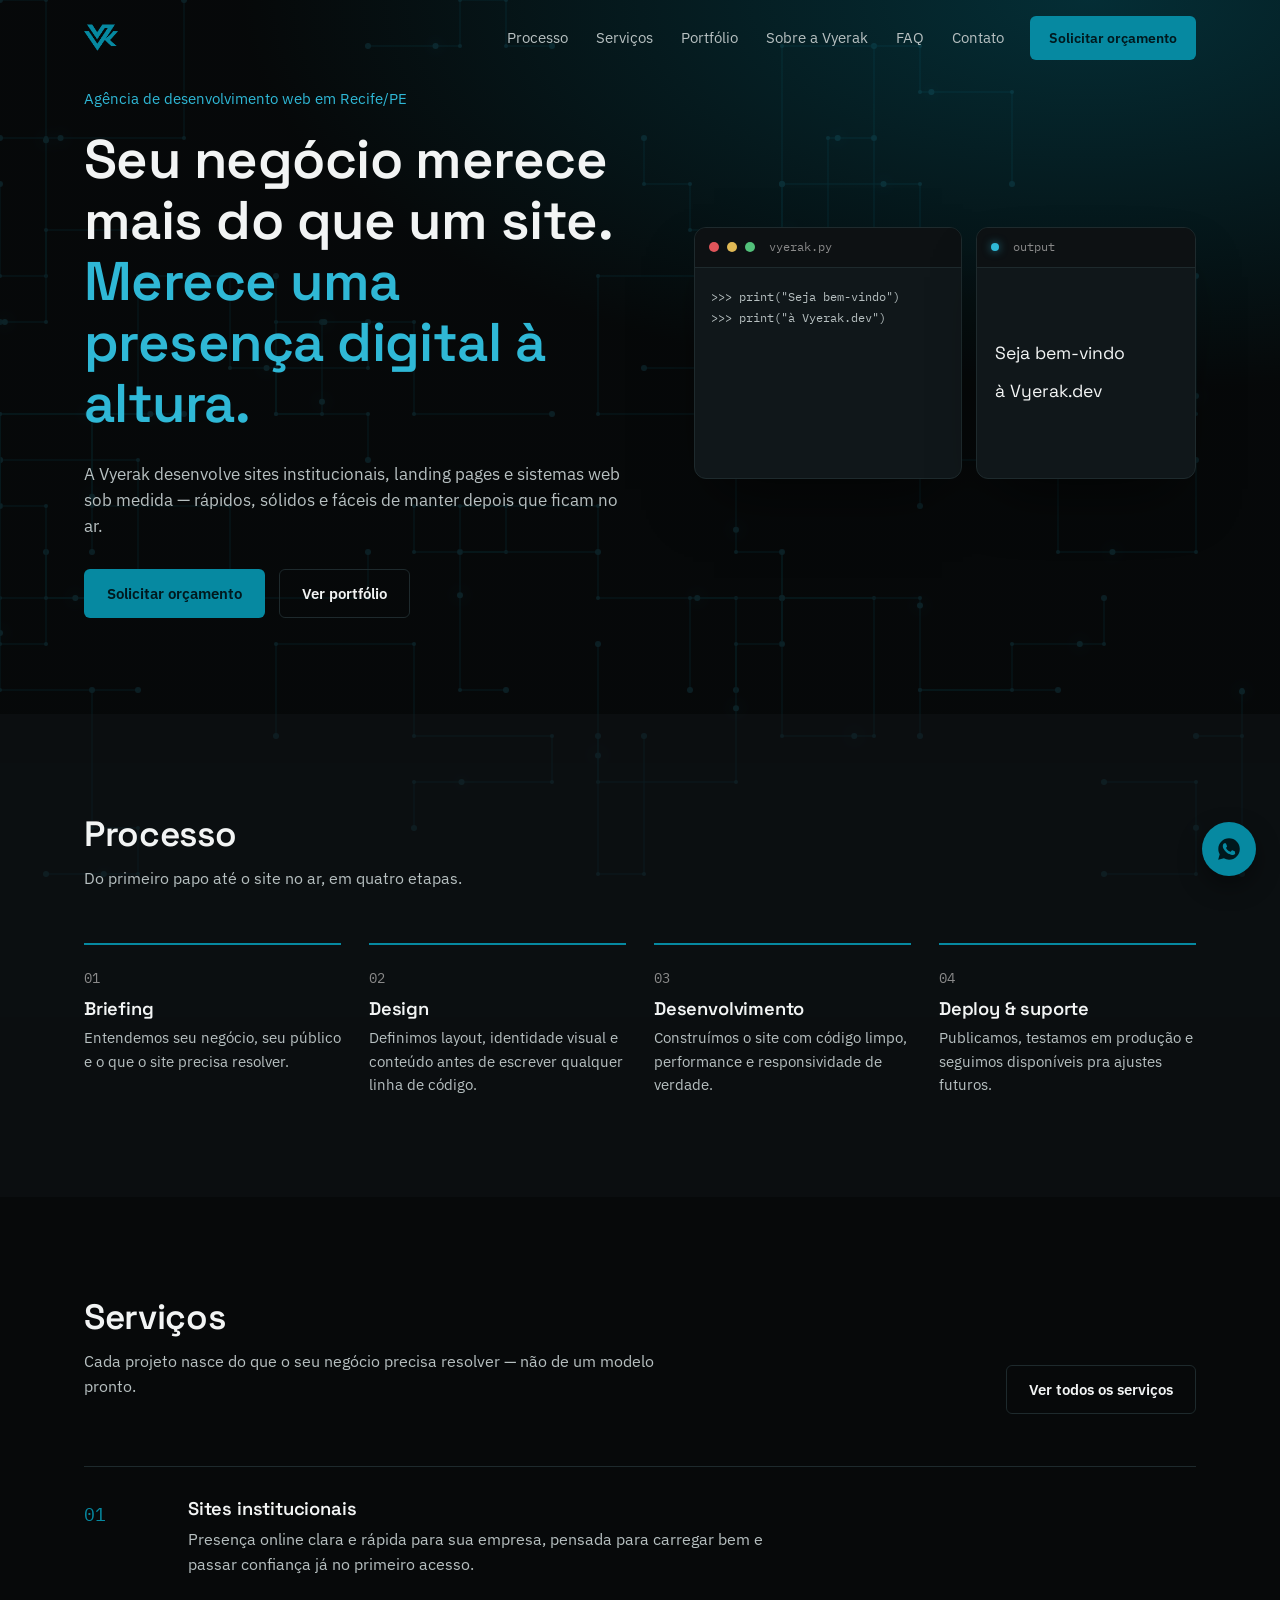
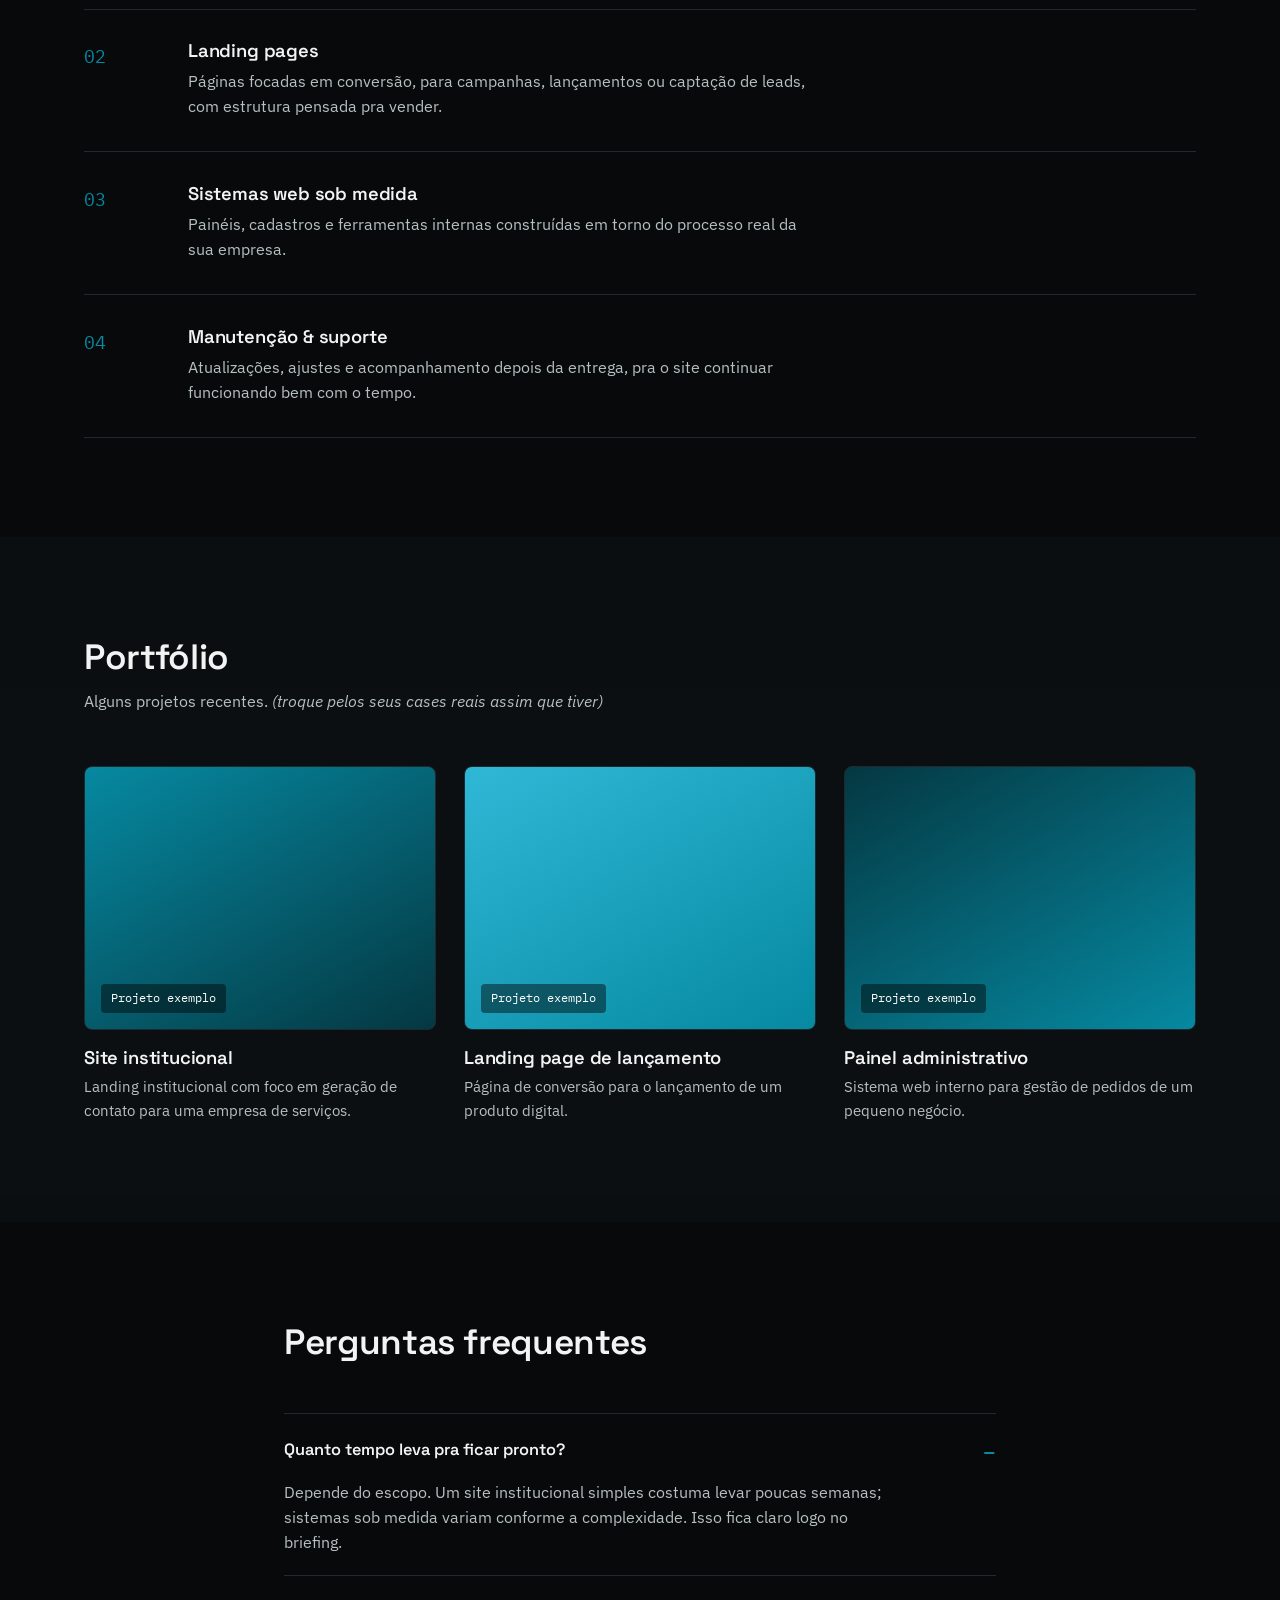
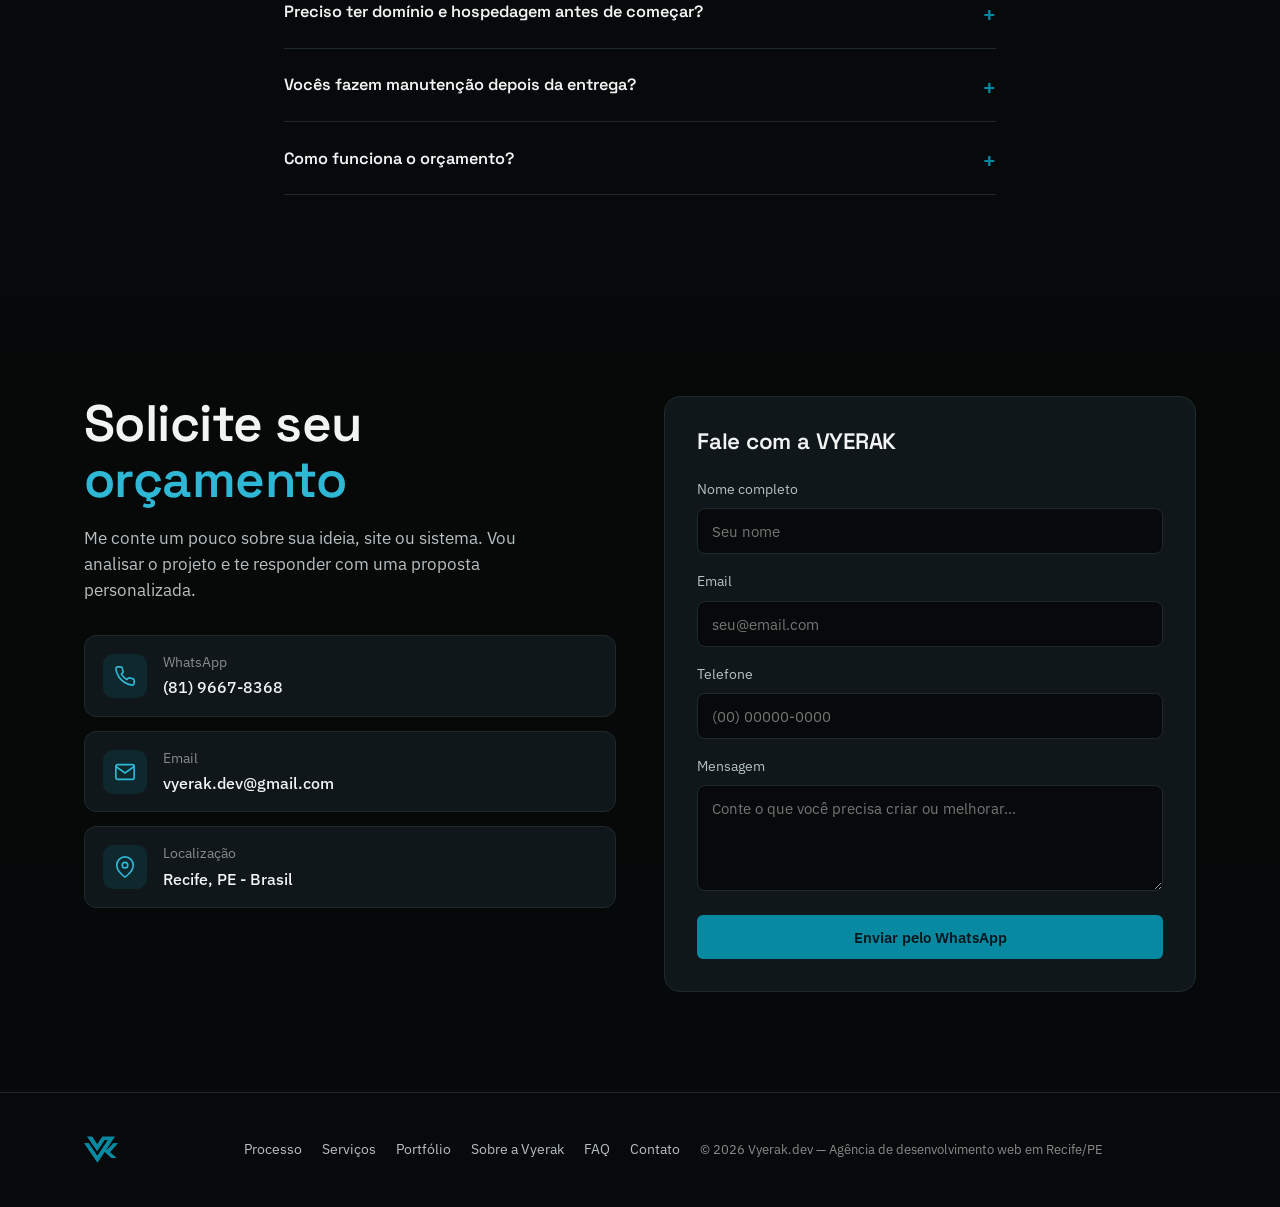
==== commit af7c96a4: "I configured it." ====
--- a/index.html
+++ b/index.html
@@ -5,6 +5,29 @@
 <meta name="viewport" content="width=device-width, initial-scale=1.0">
 <title>Vyerak.dev — Desenvolvimento web em Recife/PE</title>
 <meta name="description" content="A Vyerak desenvolve sites institucionais, landing pages e sistemas web rápidos, sólidos e fáceis de manter. Agência de desenvolvimento web em Recife/PE.">
+<meta name="robots" content="index, follow">
+<link rel="canonical" href="https://vyerak.vercel.app/">
+<meta name="theme-color" content="#07090A">
+
+<!-- Open Graph -->
+<meta property="og:type" content="website">
+<meta property="og:site_name" content="Vyerak.dev">
+<meta property="og:locale" content="pt_BR">
+<meta property="og:url" content="https://vyerak.vercel.app/">
+<meta property="og:title" content="Vyerak.dev — Desenvolvimento web em Recife/PE">
+<meta property="og:description" content="A Vyerak desenvolve sites institucionais, landing pages e sistemas web rápidos, sólidos e fáceis de manter. Agência de desenvolvimento web em Recife/PE.">
+<meta property="og:image" content="https://vyerak.vercel.app/assets/og-image.png">
+<meta property="og:image:width" content="1200">
+<meta property="og:image:height" content="630">
+<meta property="og:image:alt" content="Vyerak.dev — Seu negócio merece mais do que um site. Merece uma presença digital à altura.">
+
+<!-- Twitter Card -->
+<meta name="twitter:card" content="summary_large_image">
+<meta name="twitter:title" content="Vyerak.dev — Desenvolvimento web em Recife/PE">
+<meta name="twitter:description" content="A Vyerak desenvolve sites institucionais, landing pages e sistemas web rápidos, sólidos e fáceis de manter.">
+<meta name="twitter:image" content="https://vyerak.vercel.app/assets/og-image.png">
+<meta name="twitter:image:alt" content="Vyerak.dev — Seu negócio merece mais do que um site. Merece uma presença digital à altura.">
+
 <link rel="icon" type="image/png" sizes="32x32" href="assets/favicon-32.png">
 <link rel="icon" type="image/png" sizes="16x16" href="assets/favicon-16.png">
 <link rel="apple-touch-icon" href="assets/favicon-180.png">
@@ -13,6 +36,93 @@
 <link rel="preconnect" href="https://fonts.gstatic.com" crossorigin>
 <link href="https://fonts.googleapis.com/css2?family=Space+Grotesk:wght@400;500;600;700&family=IBM+Plex+Sans:wght@400;500;600&family=IBM+Plex+Mono:wght@400;500&display=swap" rel="stylesheet">
 <link rel="stylesheet" href="css/style.css">
+
+<!-- Schema.org: Organization / ProfessionalService -->
+<script type="application/ld+json">
+{
+  "@context": "https://schema.org",
+  "@type": "ProfessionalService",
+  "@id": "https://vyerak.vercel.app/#organization",
+  "name": "Vyerak.dev",
+  "url": "https://vyerak.vercel.app/",
+  "logo": "https://vyerak.vercel.app/assets/mark.png",
+  "image": "https://vyerak.vercel.app/assets/og-image.png",
+  "description": "Agência de desenvolvimento web em Recife/PE. Criação de sites institucionais, landing pages e sistemas web sob medida.",
+  "email": "vyerak.dev@gmail.com",
+  "telephone": "+558196678368",
+  "address": {
+    "@type": "PostalAddress",
+    "addressLocality": "Recife",
+    "addressRegion": "PE",
+    "addressCountry": "BR"
+  },
+  "areaServed": "BR",
+  "hasOfferCatalog": {
+    "@type": "OfferCatalog",
+    "name": "Serviços Vyerak",
+    "itemListElement": [
+      { "@type": "Offer", "itemOffered": { "@type": "Service", "name": "Sites institucionais" } },
+      { "@type": "Offer", "itemOffered": { "@type": "Service", "name": "Landing pages" } },
+      { "@type": "Offer", "itemOffered": { "@type": "Service", "name": "Sistemas web sob medida" } },
+      { "@type": "Offer", "itemOffered": { "@type": "Service", "name": "Manutenção e suporte" } }
+    ]
+  }
+}
+</script>
+
+<!-- Schema.org: WebSite -->
+<script type="application/ld+json">
+{
+  "@context": "https://schema.org",
+  "@type": "WebSite",
+  "url": "https://vyerak.vercel.app/",
+  "name": "Vyerak.dev",
+  "inLanguage": "pt-BR",
+  "publisher": { "@id": "https://vyerak.vercel.app/#organization" }
+}
+</script>
+
+<!-- Schema.org: FAQPage (mirrors the visible FAQ section below) -->
+<script type="application/ld+json">
+{
+  "@context": "https://schema.org",
+  "@type": "FAQPage",
+  "mainEntity": [
+    {
+      "@type": "Question",
+      "name": "Quanto tempo leva pra ficar pronto?",
+      "acceptedAnswer": {
+        "@type": "Answer",
+        "text": "Depende do escopo. Um site institucional simples costuma levar poucas semanas; sistemas sob medida variam conforme a complexidade. Isso fica claro logo no briefing."
+      }
+    },
+    {
+      "@type": "Question",
+      "name": "Preciso ter domínio e hospedagem antes de começar?",
+      "acceptedAnswer": {
+        "@type": "Answer",
+        "text": "Não. Se você ainda não tem, ajudamos a registrar o domínio e configurar a hospedagem como parte do projeto."
+      }
+    },
+    {
+      "@type": "Question",
+      "name": "Vocês fazem manutenção depois da entrega?",
+      "acceptedAnswer": {
+        "@type": "Answer",
+        "text": "Sim. Oferecemos suporte contínuo para ajustes, atualizações de conteúdo e evolução do site depois que ele vai ao ar."
+      }
+    },
+    {
+      "@type": "Question",
+      "name": "Como funciona o orçamento?",
+      "acceptedAnswer": {
+        "@type": "Answer",
+        "text": "Enviamos uma proposta com escopo, prazo e valor depois de entender o que você precisa. Sem custo pra conversar."
+      }
+    }
+  ]
+}
+</script>
 </head>
 <body>
 
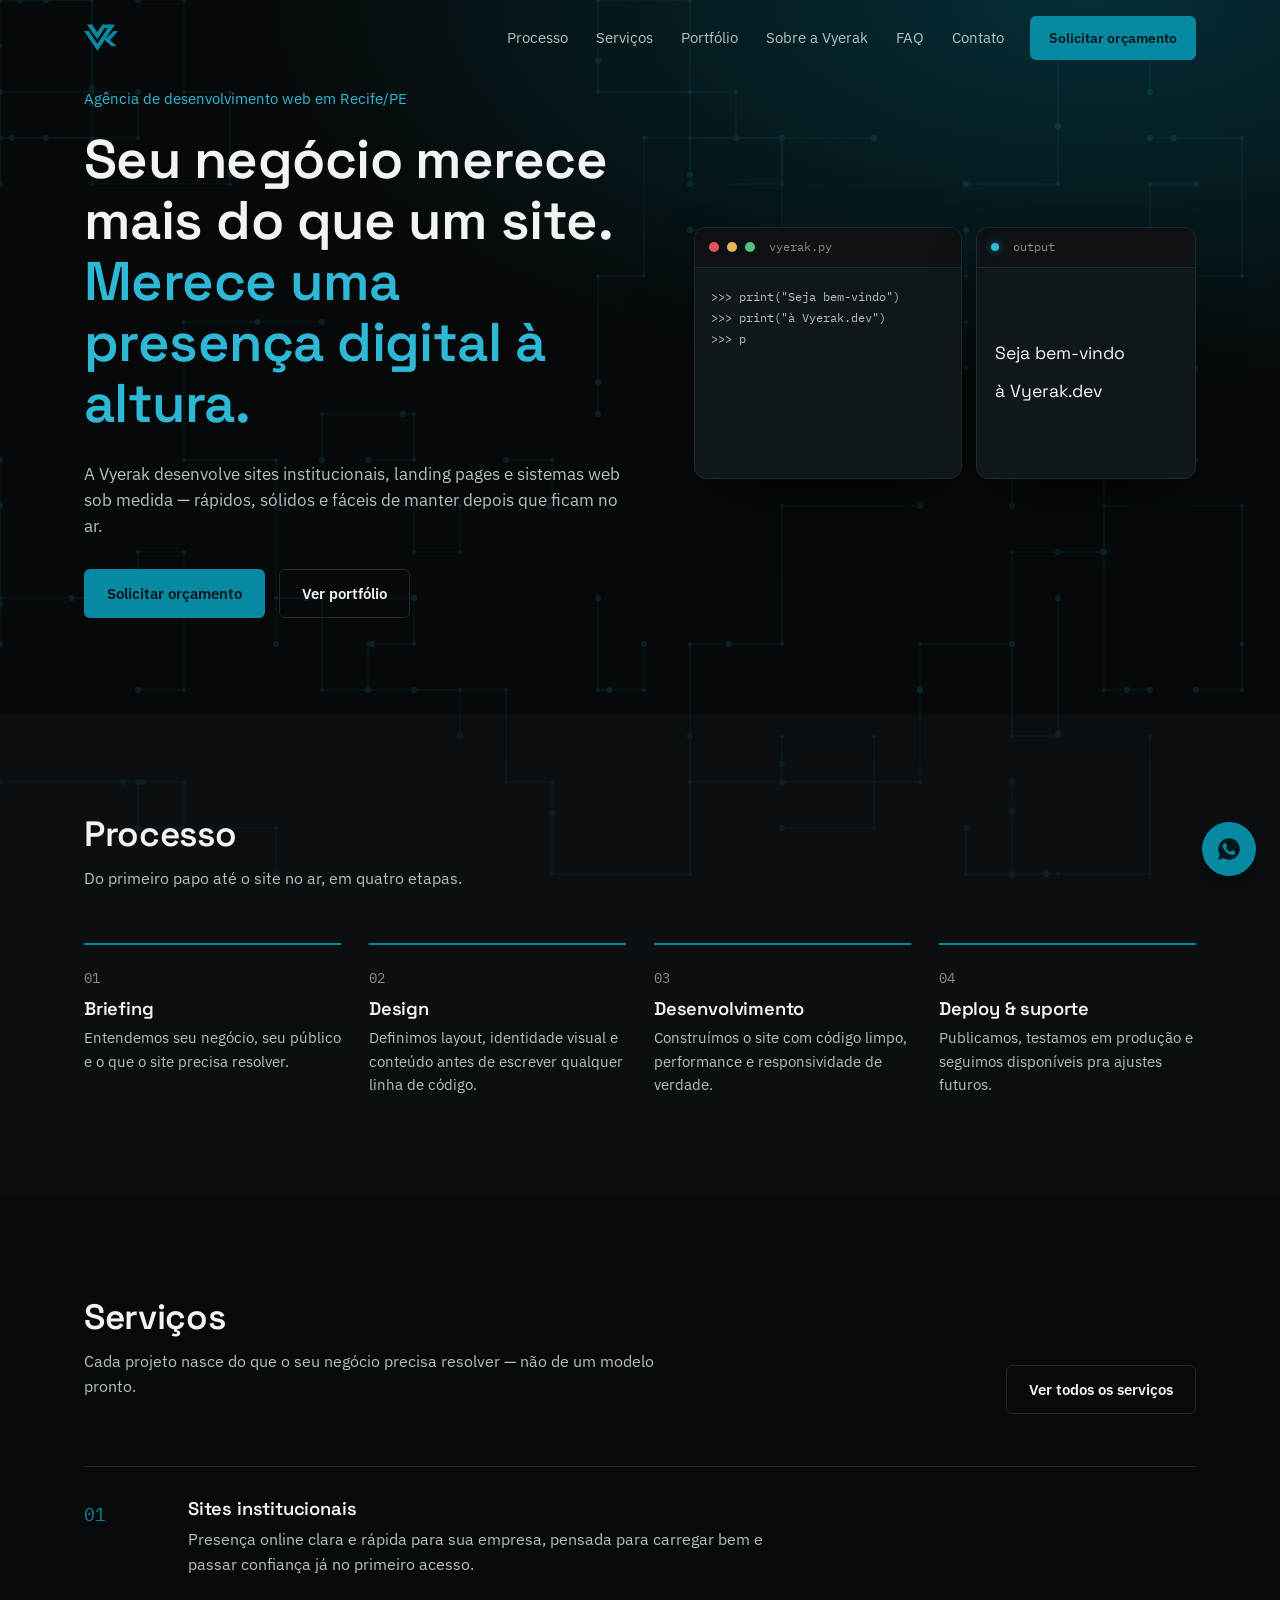
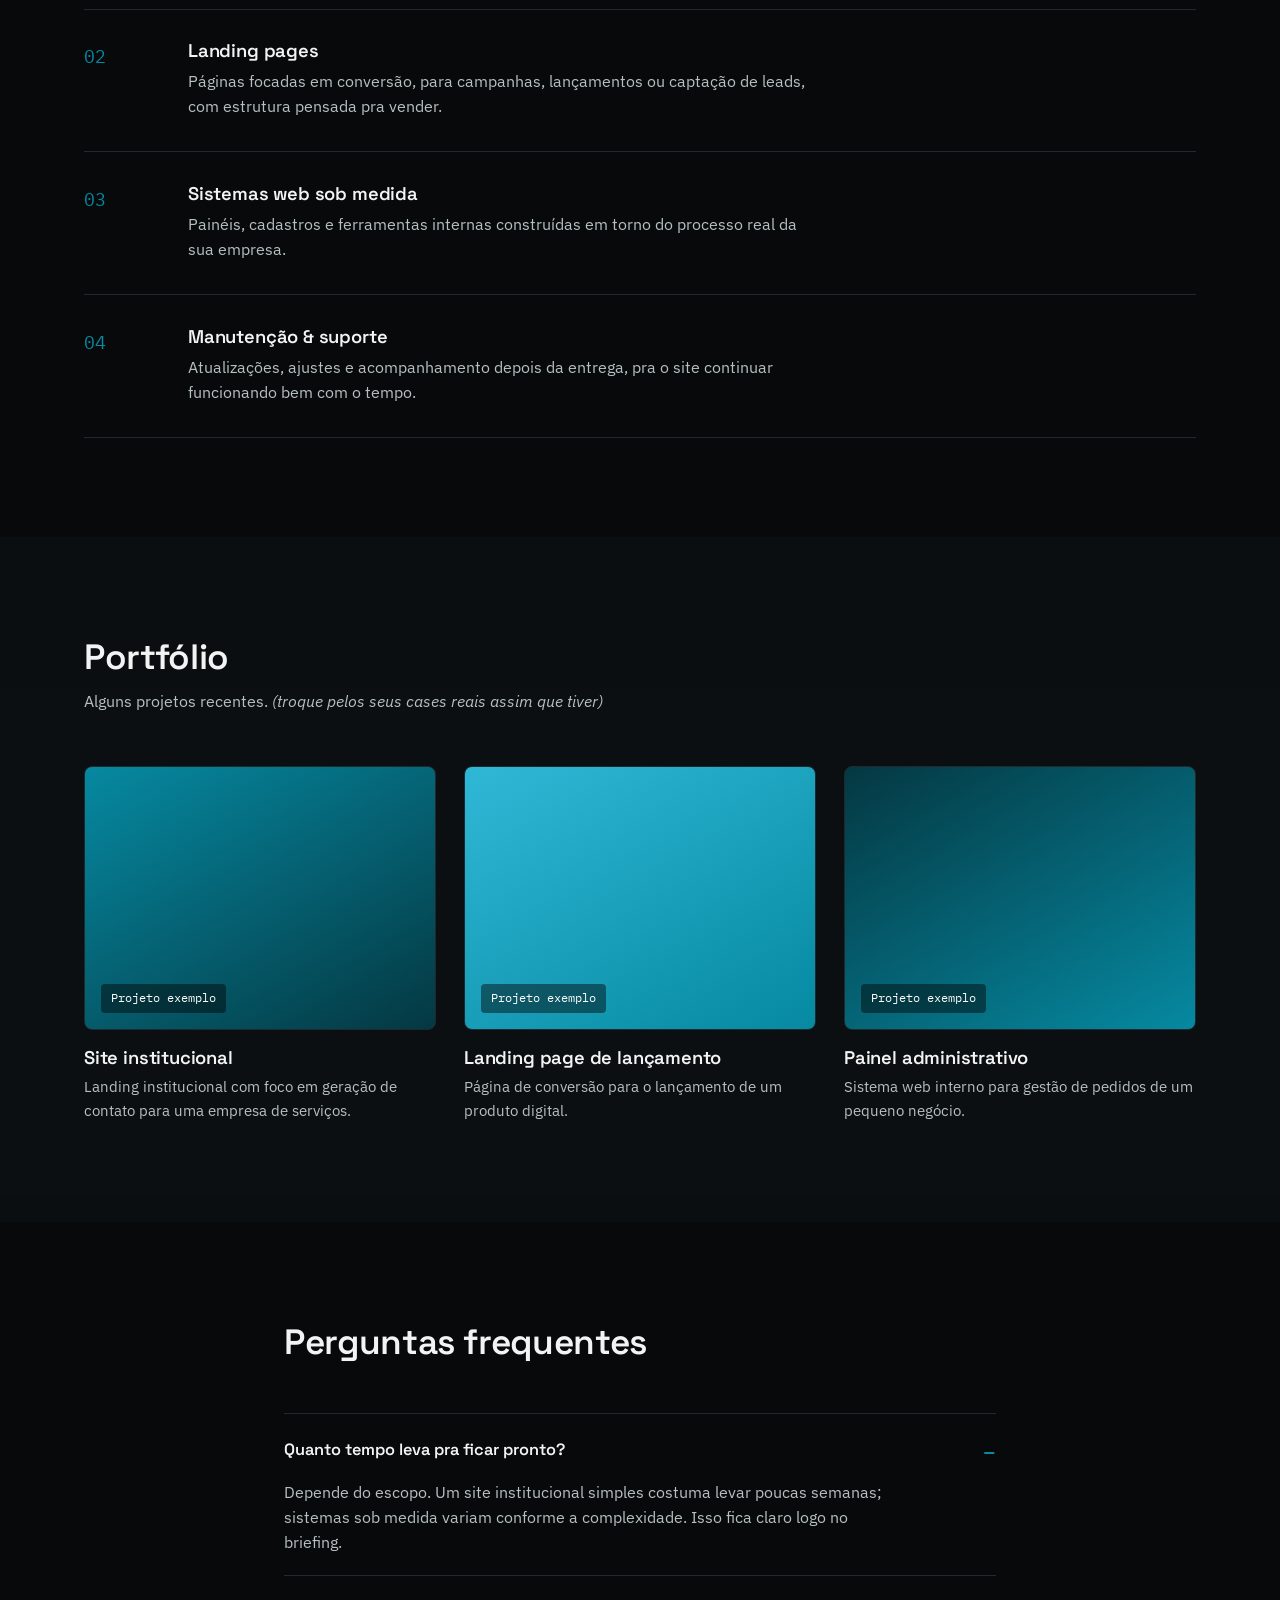
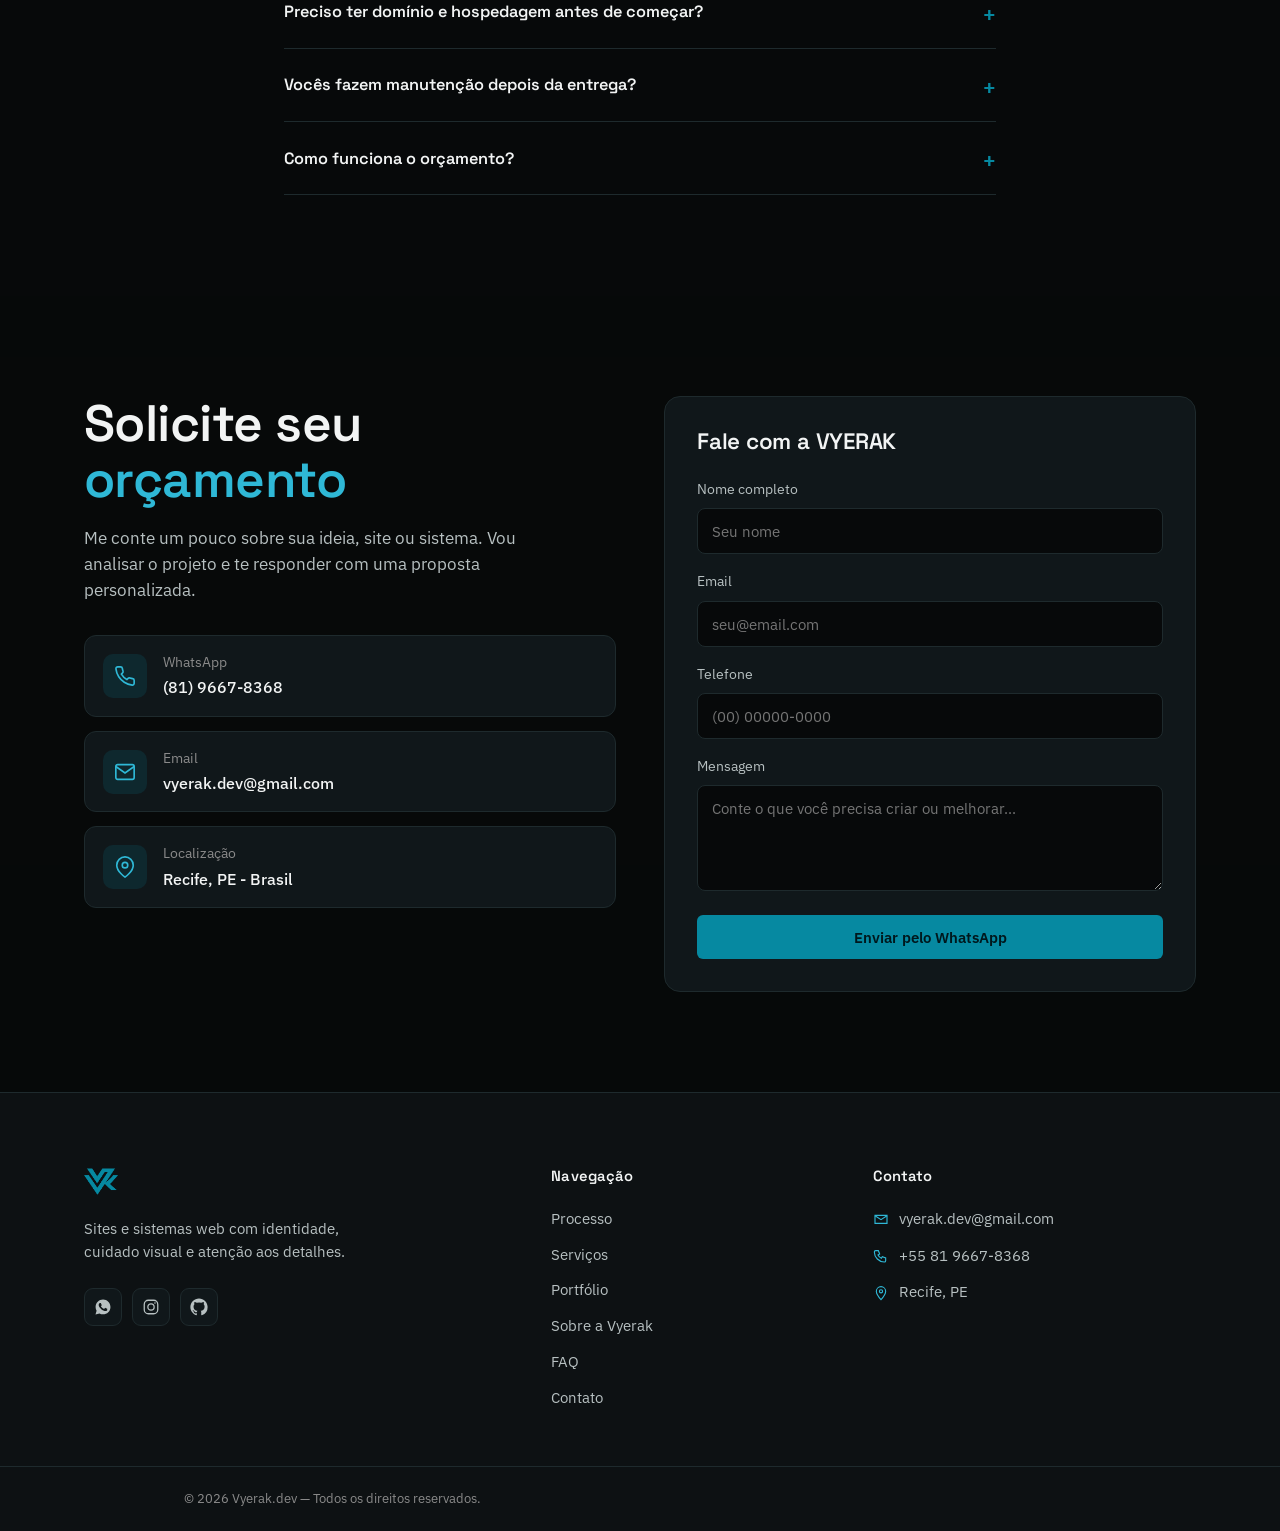
==== commit 1ea92888: "add footer" ====
--- a/index.html
+++ b/index.html
@@ -28,6 +28,7 @@
 <meta name="twitter:image" content="https://vyerak.vercel.app/assets/og-image.png">
 <meta name="twitter:image:alt" content="Vyerak.dev — Seu negócio merece mais do que um site. Merece uma presença digital à altura.">
 
+<link rel="icon" href="/favicon.ico" sizes="any">
 <link rel="icon" type="image/png" sizes="32x32" href="assets/favicon-32.png">
 <link rel="icon" type="image/png" sizes="16x16" href="assets/favicon-16.png">
 <link rel="apple-touch-icon" href="assets/favicon-180.png">
@@ -57,6 +58,10 @@
     "addressCountry": "BR"
   },
   "areaServed": "BR",
+  "sameAs": [
+    "https://www.instagram.com/vyerak.dev/",
+    "https://github.com/kayoxs11"
+  ],
   "hasOfferCatalog": {
     "@type": "OfferCatalog",
     "name": "Serviços Vyerak",
@@ -345,7 +350,7 @@
       <p>Me conte um pouco sobre sua ideia, site ou sistema. Vou analisar o projeto e te responder com uma proposta personalizada.</p>
 
       <div class="contact-cards">
-        <a href="https://wa.me/558196678368" target="_blank" rel="noopener" class="contact-card">
+        <a href="https://wa.me/558196678368" target="_blank" rel="noopener noreferrer" class="contact-card">
           <div class="contact-card-icon">
             <svg viewBox="0 0 24 24" fill="none" stroke="currentColor" stroke-width="1.8" width="22" height="22">
               <path d="M22 16.92v3a2 2 0 0 1-2.18 2 19.79 19.79 0 0 1-8.63-3.07 19.5 19.5 0 0 1-6-6 19.79 19.79 0 0 1-3.07-8.67A2 2 0 0 1 4.11 2h3a2 2 0 0 1 2 1.72c.127.96.361 1.903.7 2.81a2 2 0 0 1-.45 2.11L8.09 9.91a16 16 0 0 0 6 6l1.27-1.27a2 2 0 0 1 2.11-.45c.907.339 1.85.573 2.81.7A2 2 0 0 1 22 16.92z"/>
@@ -414,26 +419,68 @@
 </main>
 
 <footer class="site-footer">
-  <div class="wrap footer-inner">
-    <a href="#top" class="brand" aria-label="Vyerak.dev — início">
-      <img src="assets/mark.png" alt="Vyerak.dev" class="brand-mark" width="176" height="34">
-    </a>
-    <nav class="footer-nav">
-      <a href="#processo">Processo</a>
-      <a href="servicos.html">Serviços</a>
-      <a href="#portfolio">Portfólio</a>
-      <a href="sobre.html">Sobre a Vyerak</a>
-      <a href="#faq">FAQ</a>
-      <a href="#contato">Contato</a>
-    </nav>
-    <p class="footer-copy">© <span id="year"></span> Vyerak.dev — Agência de desenvolvimento web em Recife/PE</p>
+  <div class="wrap footer-grid">
+    <div class="footer-brand">
+      <a href="#top" class="brand" aria-label="Vyerak.dev — início">
+        <img src="assets/mark.png" alt="Vyerak.dev" class="brand-mark" width="176" height="34">
+      </a>
+      <p class="footer-tagline">Sites e sistemas web com identidade, cuidado visual e atenção aos detalhes.</p>
+      <div class="footer-socials">
+        <a href="https://wa.me/558196678368" target="_blank" rel="noopener noreferrer" aria-label="WhatsApp da Vyerak">
+          <svg viewBox="0 0 24 24" fill="currentColor" aria-hidden="true"><path d="M12.04 2C6.58 2 2.13 6.45 2.13 11.91c0 1.75.46 3.45 1.32 4.95L2 22l5.29-1.39a9.9 9.9 0 0 0 4.75 1.21h.01c5.46 0 9.9-4.45 9.9-9.91C21.96 6.45 17.5 2 12.04 2Zm5.8 14.06c-.24.68-1.41 1.3-1.96 1.38-.5.08-1.13.11-1.83-.12-.42-.13-.96-.31-1.65-.6-2.9-1.25-4.8-4.17-4.94-4.36-.14-.19-1.18-1.57-1.18-3 0-1.42.75-2.12 1.02-2.41.27-.29.58-.36.78-.36h.56c.18 0 .42-.03.65.5.24.57.81 1.98.88 2.13.07.14.11.31.02.5-.09.19-.14.31-.28.47-.14.16-.29.36-.42.48-.14.13-.28.28-.12.55.16.28.71 1.17 1.52 1.89 1.05.93 1.93 1.22 2.21 1.36.28.14.44.12.6-.07.16-.19.68-.79.87-1.06.18-.28.37-.23.62-.14.26.09 1.63.77 1.91.91.28.14.46.21.53.33.07.12.07.68-.17 1.36Z"/></svg>
+        </a>
+        <a href="https://www.instagram.com/vyerak.dev/" target="_blank" rel="noopener noreferrer" aria-label="Instagram da Vyerak">
+          <svg viewBox="0 0 24 24" fill="none" stroke="currentColor" stroke-width="1.7" aria-hidden="true"><rect x="3" y="3" width="18" height="18" rx="5.5"/><circle cx="12" cy="12" r="4.2"/><circle cx="17.3" cy="6.7" r="1.1" fill="currentColor" stroke="none"/></svg>
+        </a>
+        <a href="https://github.com/kayoxs11" target="_blank" rel="noopener noreferrer" aria-label="GitHub da Vyerak">
+          <svg viewBox="0 0 24 24" fill="currentColor" aria-hidden="true"><path d="M12 .5C5.73.5.5 5.73.5 12c0 5.08 3.29 9.39 7.86 10.91.58.1.79-.25.79-.56 0-.27-.01-1-.02-1.97-3.2.7-3.88-1.54-3.88-1.54-.53-1.34-1.29-1.7-1.29-1.7-1.06-.72.08-.71.08-.71 1.17.08 1.78 1.2 1.78 1.2 1.04 1.78 2.73 1.27 3.4.97.1-.75.41-1.27.74-1.56-2.55-.29-5.23-1.28-5.23-5.68 0-1.25.45-2.28 1.19-3.08-.12-.29-.52-1.46.11-3.05 0 0 .97-.31 3.18 1.18a11 11 0 0 1 5.8 0c2.2-1.49 3.17-1.18 3.17-1.18.64 1.59.24 2.76.12 3.05.74.8 1.18 1.83 1.18 3.08 0 4.41-2.69 5.39-5.25 5.67.42.36.78 1.08.78 2.18 0 1.57-.02 2.84-.02 3.23 0 .31.21.67.8.56A11.5 11.5 0 0 0 23.5 12c0-6.27-5.23-11.5-11.5-11.5Z"/></svg>
+        </a>
+      </div>
+    </div>
+
+    <div class="footer-col">
+      <p class="footer-heading">Navegação</p>
+      <nav class="footer-nav">
+        <a href="#processo">Processo</a>
+        <a href="servicos.html">Serviços</a>
+        <a href="#portfolio">Portfólio</a>
+        <a href="sobre.html">Sobre a Vyerak</a>
+        <a href="#faq">FAQ</a>
+        <a href="#contato">Contato</a>
+      </nav>
+    </div>
+
+    <div class="footer-col">
+      <p class="footer-heading">Contato</p>
+      <ul class="footer-contact">
+        <li>
+          <svg viewBox="0 0 24 24" fill="none" stroke="currentColor" stroke-width="1.7" aria-hidden="true"><path d="M3 6.5h18v12H3z"/><path d="m3 7 9 6 9-6"/></svg>
+          <a href="mailto:vyerak.dev@gmail.com">vyerak.dev@gmail.com</a>
+        </li>
+        <li>
+          <svg viewBox="0 0 24 24" fill="none" stroke="currentColor" stroke-width="1.7" aria-hidden="true"><path d="M4 4h4l2 5-2.5 1.5a11 11 0 0 0 5 5L14 13l5 2v4c0 1-1 2-2 2-8 0-15-7-15-15 0-1 1-2 2-2Z"/></svg>
+          <a href="https://wa.me/558196678368" target="_blank" rel="noopener noreferrer">+55 81 9667-8368</a>
+        </li>
+        <li>
+          <svg viewBox="0 0 24 24" fill="none" stroke="currentColor" stroke-width="1.7" aria-hidden="true"><path d="M12 22s7-7.4 7-12.5A7 7 0 0 0 5 9.5C5 14.6 12 22 12 22Z"/><circle cx="12" cy="9.5" r="2.4"/></svg>
+          <span>Recife, PE</span>
+        </li>
+      </ul>
+    </div>
+  </div>
+
+  <div class="footer-bottom">
+    <div class="wrap">
+      <p class="footer-copy">© <span id="year"></span> Vyerak.dev — Todos os direitos reservados.</p>
+    </div>
   </div>
 </footer>
 
-<a class="whatsapp-fab" href="https://wa.me/558196678368" target="_blank" rel="noopener" aria-label="Falar no WhatsApp">
+<a class="whatsapp-fab" href="https://wa.me/558196678368" target="_blank" rel="noopener noreferrer" aria-label="Falar no WhatsApp">
   <svg viewBox="0 0 24 24" width="26" height="26" fill="currentColor" aria-hidden="true"><path d="M12.04 2C6.58 2 2.13 6.45 2.13 11.91c0 1.75.46 3.45 1.32 4.95L2 22l5.29-1.39a9.9 9.9 0 0 0 4.75 1.21h.01c5.46 0 9.9-4.45 9.9-9.91C21.96 6.45 17.5 2 12.04 2Zm5.8 14.06c-.24.68-1.41 1.3-1.96 1.38-.5.08-1.13.11-1.83-.12-.42-.13-.96-.31-1.65-.6-2.9-1.25-4.8-4.17-4.94-4.36-.14-.19-1.18-1.57-1.18-3 0-1.42.75-2.12 1.02-2.41.27-.29.58-.36.78-.36h.56c.18 0 .42-.03.65.5.24.57.81 1.98.88 2.13.07.14.11.31.02.5-.09.19-.14.31-.28.47-.14.16-.29.36-.42.48-.14.13-.28.28-.12.55.16.28.71 1.17 1.52 1.89 1.05.93 1.93 1.22 2.21 1.36.28.14.44.12.6-.07.16-.19.68-.79.87-1.06.18-.28.37-.23.62-.14.26.09 1.63.77 1.91.91.28.14.46.21.53.33.07.12.07.68-.17 1.36Z"/></svg>
 </a>
 
 <script src="js/script.js"></script>
+<script defer src="/_vercel/insights/script.js"></script>
 </body>
 </html>
--- a/css/style.css
+++ b/css/style.css
@@ -317,12 +317,52 @@
 /* ===========================================================
    FOOTER
 =========================================================== */
-.site-footer{ border-top:1px solid var(--line); padding:40px 0; }
-.footer-inner{ display:flex; flex-wrap:wrap; align-items:center; justify-content:space-between; gap:20px; }
-.footer-nav{ display:flex; gap:20px; flex-wrap:wrap; }
-.footer-nav a{ font-size:.88rem; color:var(--fg-muted); }
+.site-footer{
+  border-top:1px solid var(--line);
+  background:var(--ink-soft);
+  padding:72px 0 0;
+}
+.footer-grid{
+  display:grid;
+  grid-template-columns:1.3fr .85fr 1fr;
+  gap:48px;
+  padding-bottom:56px;
+}
+
+.footer-brand .brand{ margin-bottom:18px; }
+.footer-tagline{ font-size:.94rem; max-width:34ch; margin-bottom:24px; }
+
+.footer-socials{ display:flex; gap:10px; }
+.footer-socials a{
+  width:38px; height:38px; border-radius:9px;
+  background:var(--surface); border:1px solid var(--line);
+  display:flex; align-items:center; justify-content:center;
+  color:var(--fg-muted);
+  transition:color .15s ease, border-color .15s ease, transform .15s ease;
+}
+.footer-socials a:hover{ color:var(--teal-light); border-color:var(--teal); transform:translateY(-2px); }
+.footer-socials svg{ width:18px; height:18px; }
+
+.footer-heading{
+  font-family:var(--font-display); font-weight:600; font-size:.92rem;
+  color:var(--fg); margin-bottom:20px; letter-spacing:.01em;
+}
+
+.footer-nav{ display:flex; flex-direction:column; gap:13px; }
+.footer-nav a{ font-size:.92rem; color:var(--fg-muted); width:fit-content; }
 .footer-nav a:hover{ color:var(--teal-light); }
-.footer-copy{ width:100%; margin:0; font-size:.8rem; color:var(--gray); }
+
+.footer-contact{ display:flex; flex-direction:column; gap:14px; }
+.footer-contact li{ display:flex; align-items:center; gap:10px; font-size:.92rem; color:var(--fg-muted); }
+.footer-contact svg{ width:16px; height:16px; color:var(--teal-light); flex-shrink:0; }
+.footer-contact a{ color:var(--fg-muted); }
+.footer-contact a:hover{ color:var(--teal-light); }
+
+.footer-bottom{
+  border-top:1px solid var(--line);
+  padding:22px 0;
+}
+.footer-copy{ margin:0; font-size:.82rem; color:var(--gray); text-align:center; }
 
 .whatsapp-fab{
   position:fixed; right:24px; bottom:24px; z-index:90;
@@ -475,6 +515,8 @@
   .services-grid{ grid-template-columns:repeat(2,1fr); }
   .contact-layout{ grid-template-columns:1fr; }
   .contact-form-box{ max-width:560px; }
+  .footer-grid{ grid-template-columns:1fr 1fr; row-gap:40px; }
+  .footer-brand{ grid-column:1 / -1; }
 }
 
 /* ---- ≤880px: nav collapses to hamburger (covers tablets in portrait) ---- */
@@ -514,6 +556,10 @@
   .timeline-item:nth-child(even) .timeline-card{ grid-column:2; }
 
   .reveal-from-right, .reveal-from-left{ transform:translateY(28px); }
+
+  .footer-grid{ grid-template-columns:1fr; gap:36px; padding-bottom:40px; }
+  .footer-brand{ grid-column:auto; }
+  .site-footer{ padding-top:56px; }
 }
 
 /* ---- ≤680px: contact + header tightened for phones ---- */
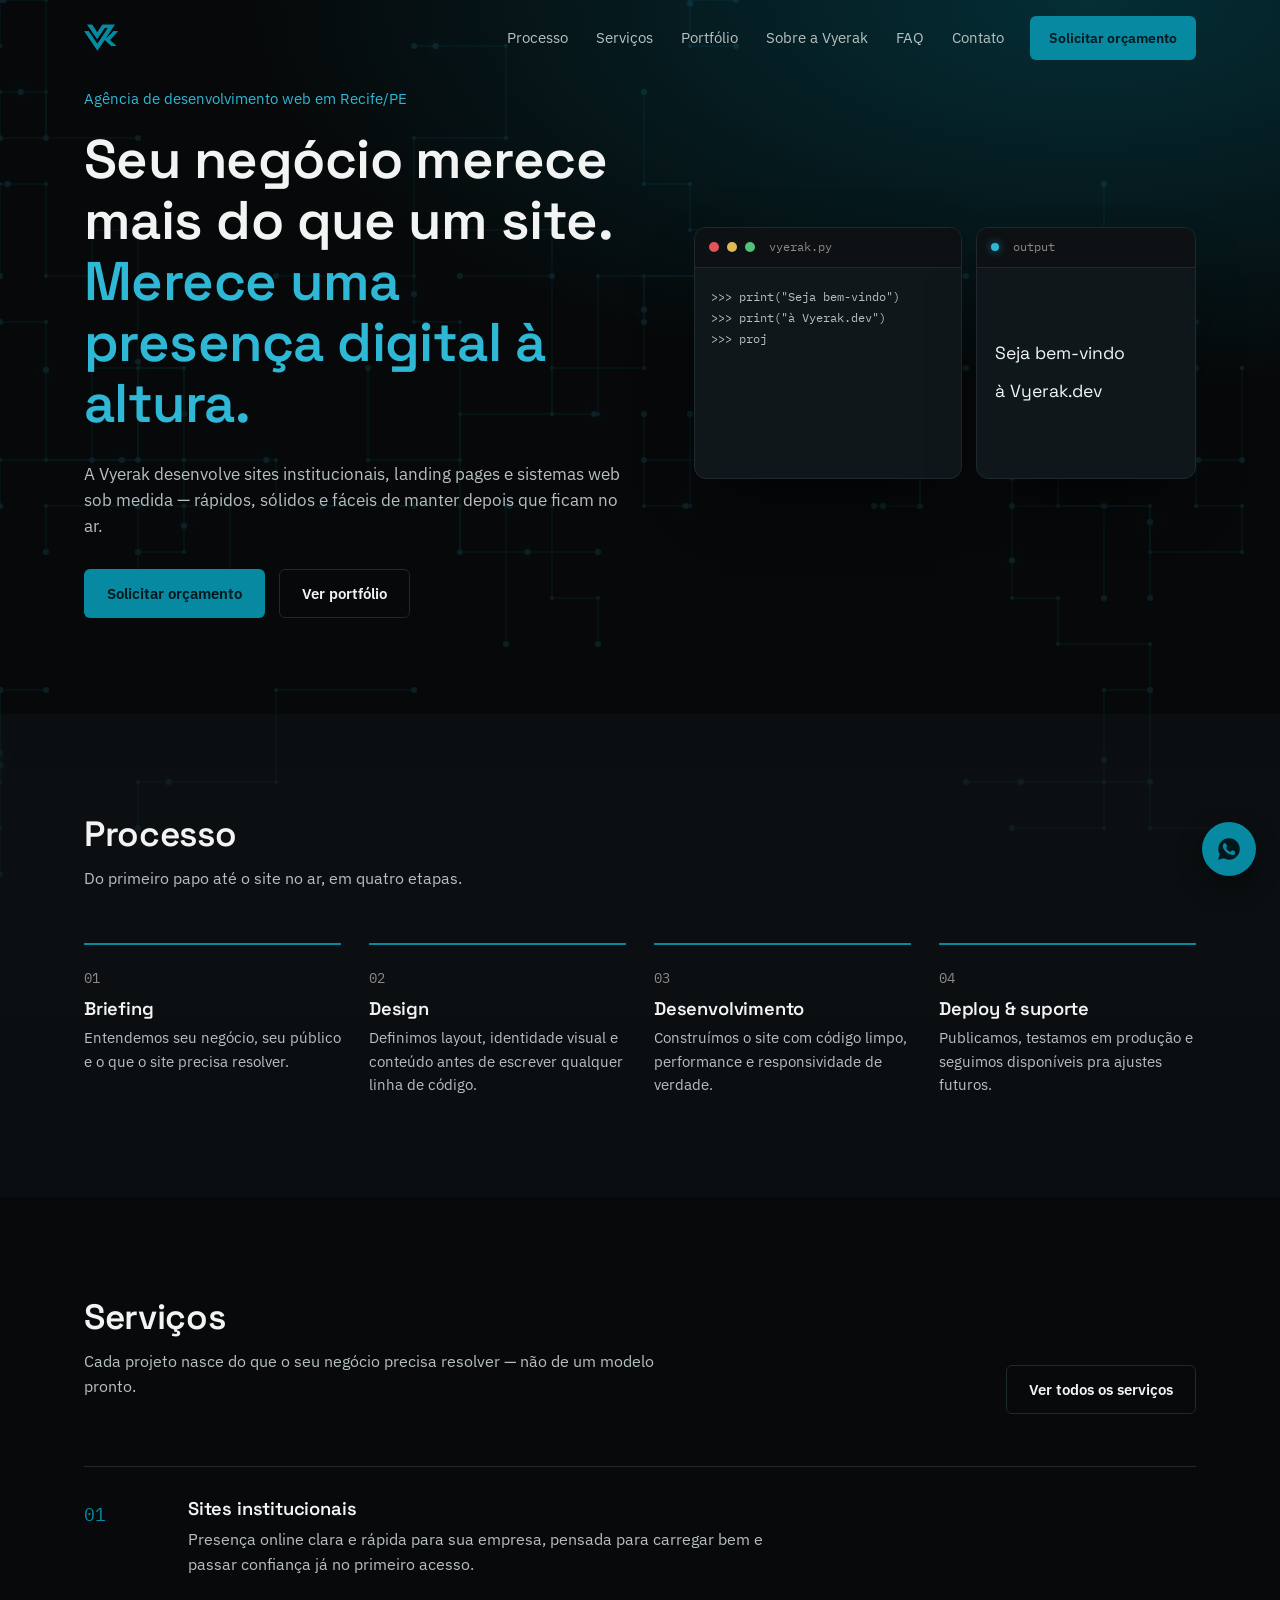
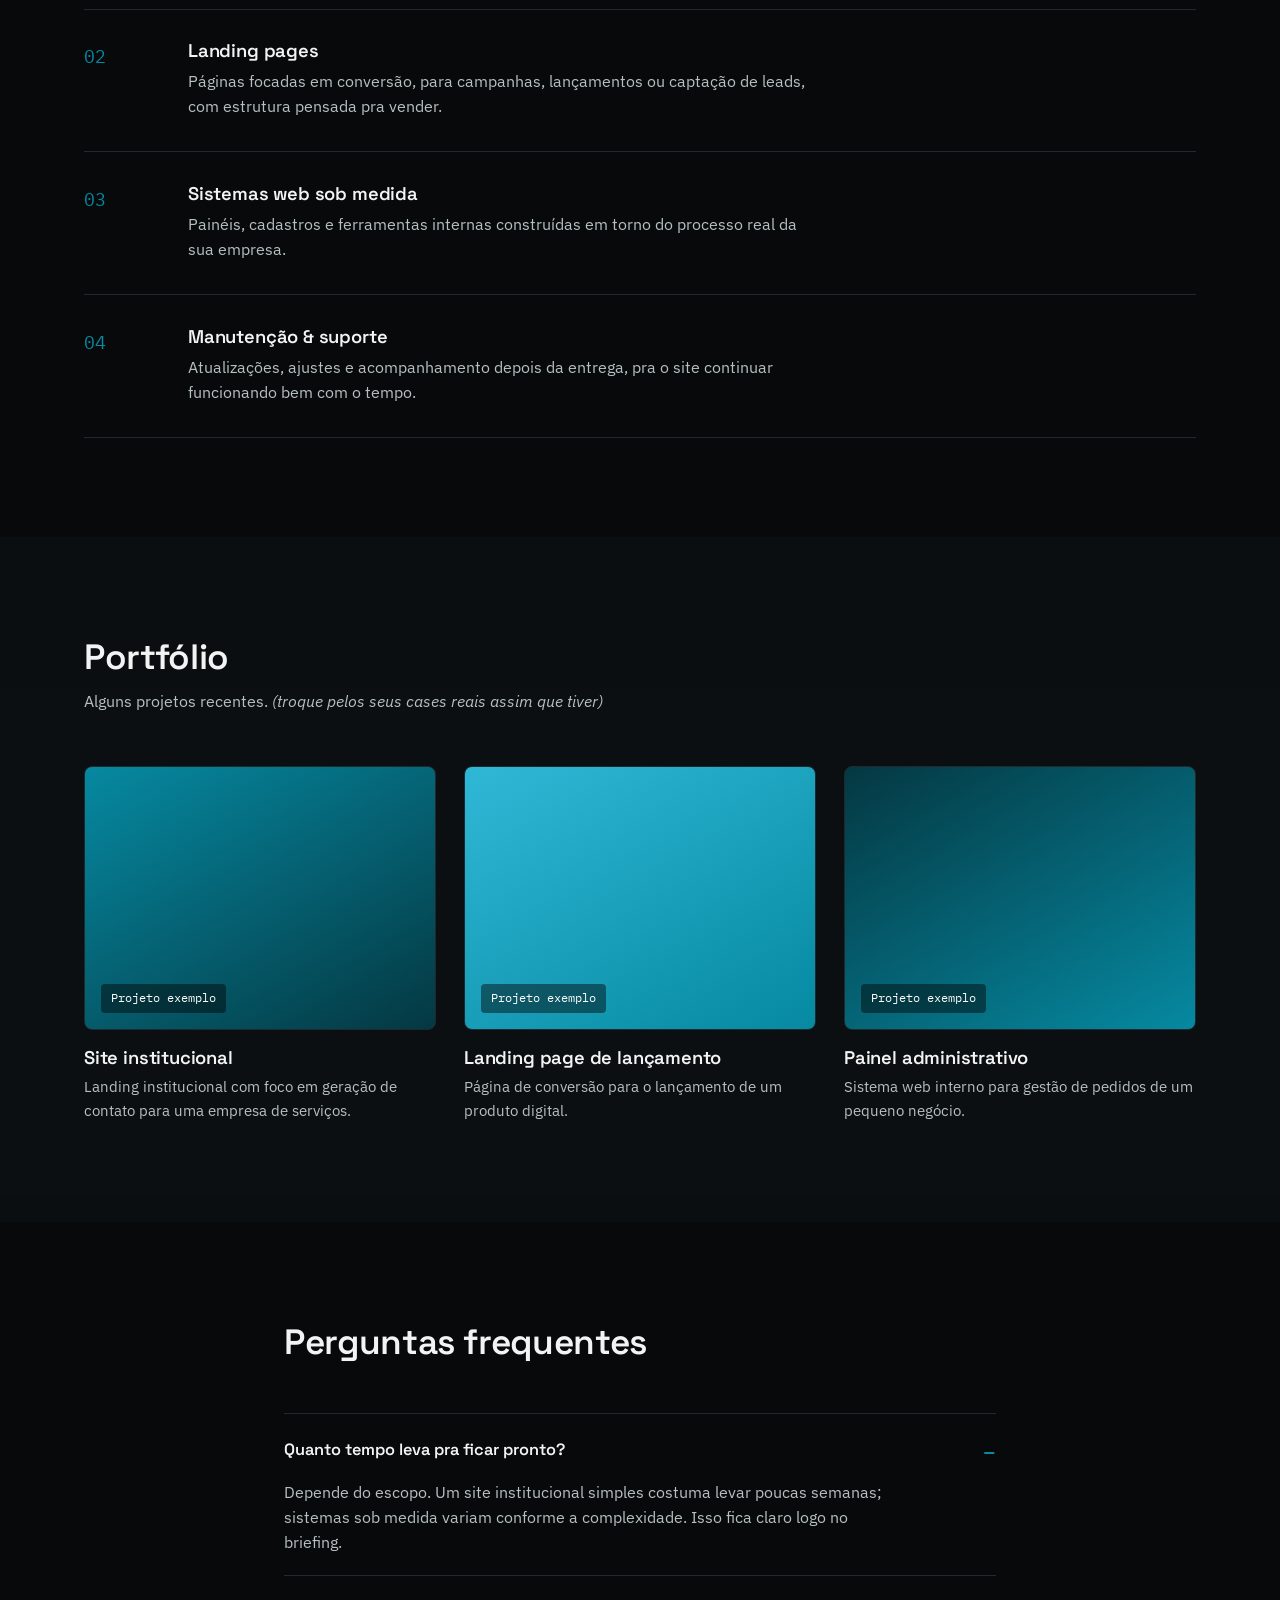
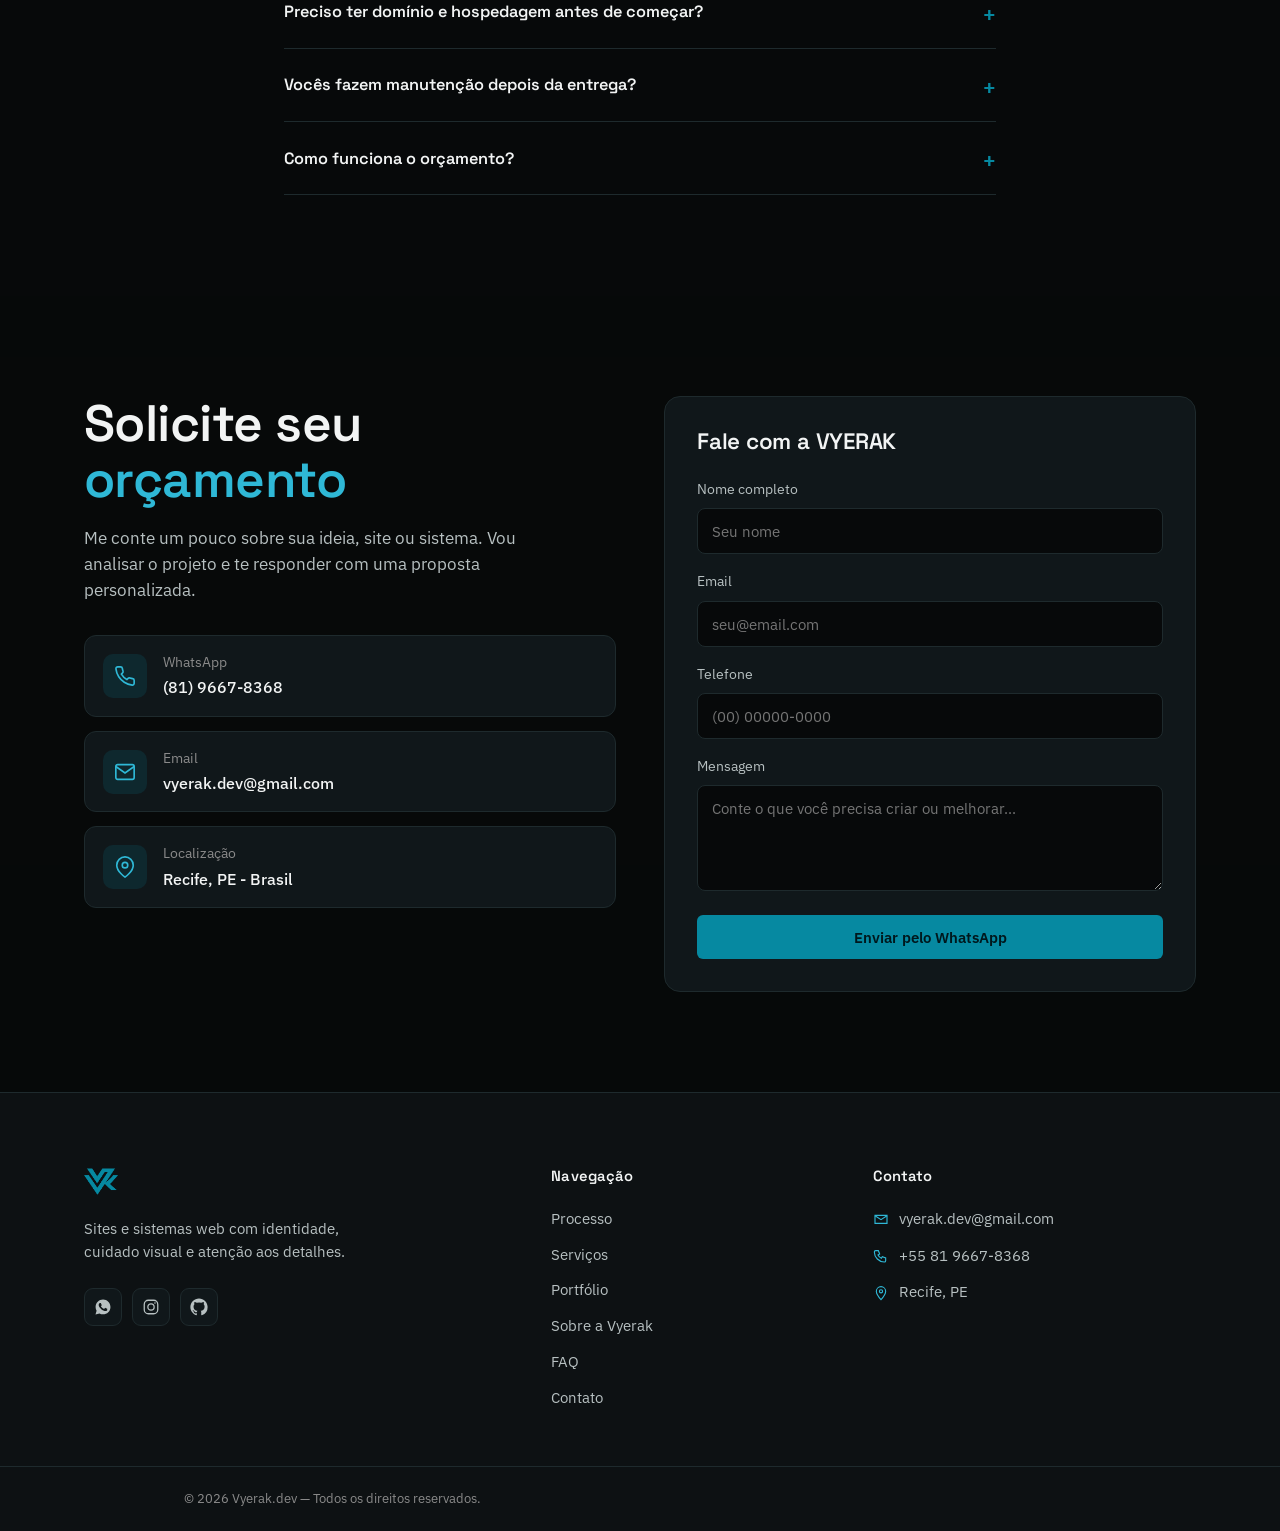
==== commit 22f8653a: "favicon-la-encima" ====
--- a/index.html
+++ b/index.html
@@ -28,10 +28,10 @@
 <meta name="twitter:image" content="https://vyerak.vercel.app/assets/og-image.png">
 <meta name="twitter:image:alt" content="Vyerak.dev — Seu negócio merece mais do que um site. Merece uma presença digital à altura.">
 
-<link rel="icon" href="/favicon.ico" sizes="any">
-<link rel="icon" type="image/png" sizes="32x32" href="assets/favicon-32.png">
-<link rel="icon" type="image/png" sizes="16x16" href="assets/favicon-16.png">
-<link rel="apple-touch-icon" href="assets/favicon-180.png">
+<link rel="icon" href="/assets/favicon.ico" sizes="any">
+<link rel="icon" type="image/png" sizes="32x32" href="/assets/favicon-32.png">
+<link rel="icon" type="image/png" sizes="16x16" href="/assets/favicon-16.png">
+<link rel="apple-touch-icon" href="/assets/favicon-180.png">
 <link rel="manifest" href="site.webmanifest">
 <link rel="preconnect" href="https://fonts.googleapis.com">
 <link rel="preconnect" href="https://fonts.gstatic.com" crossorigin>
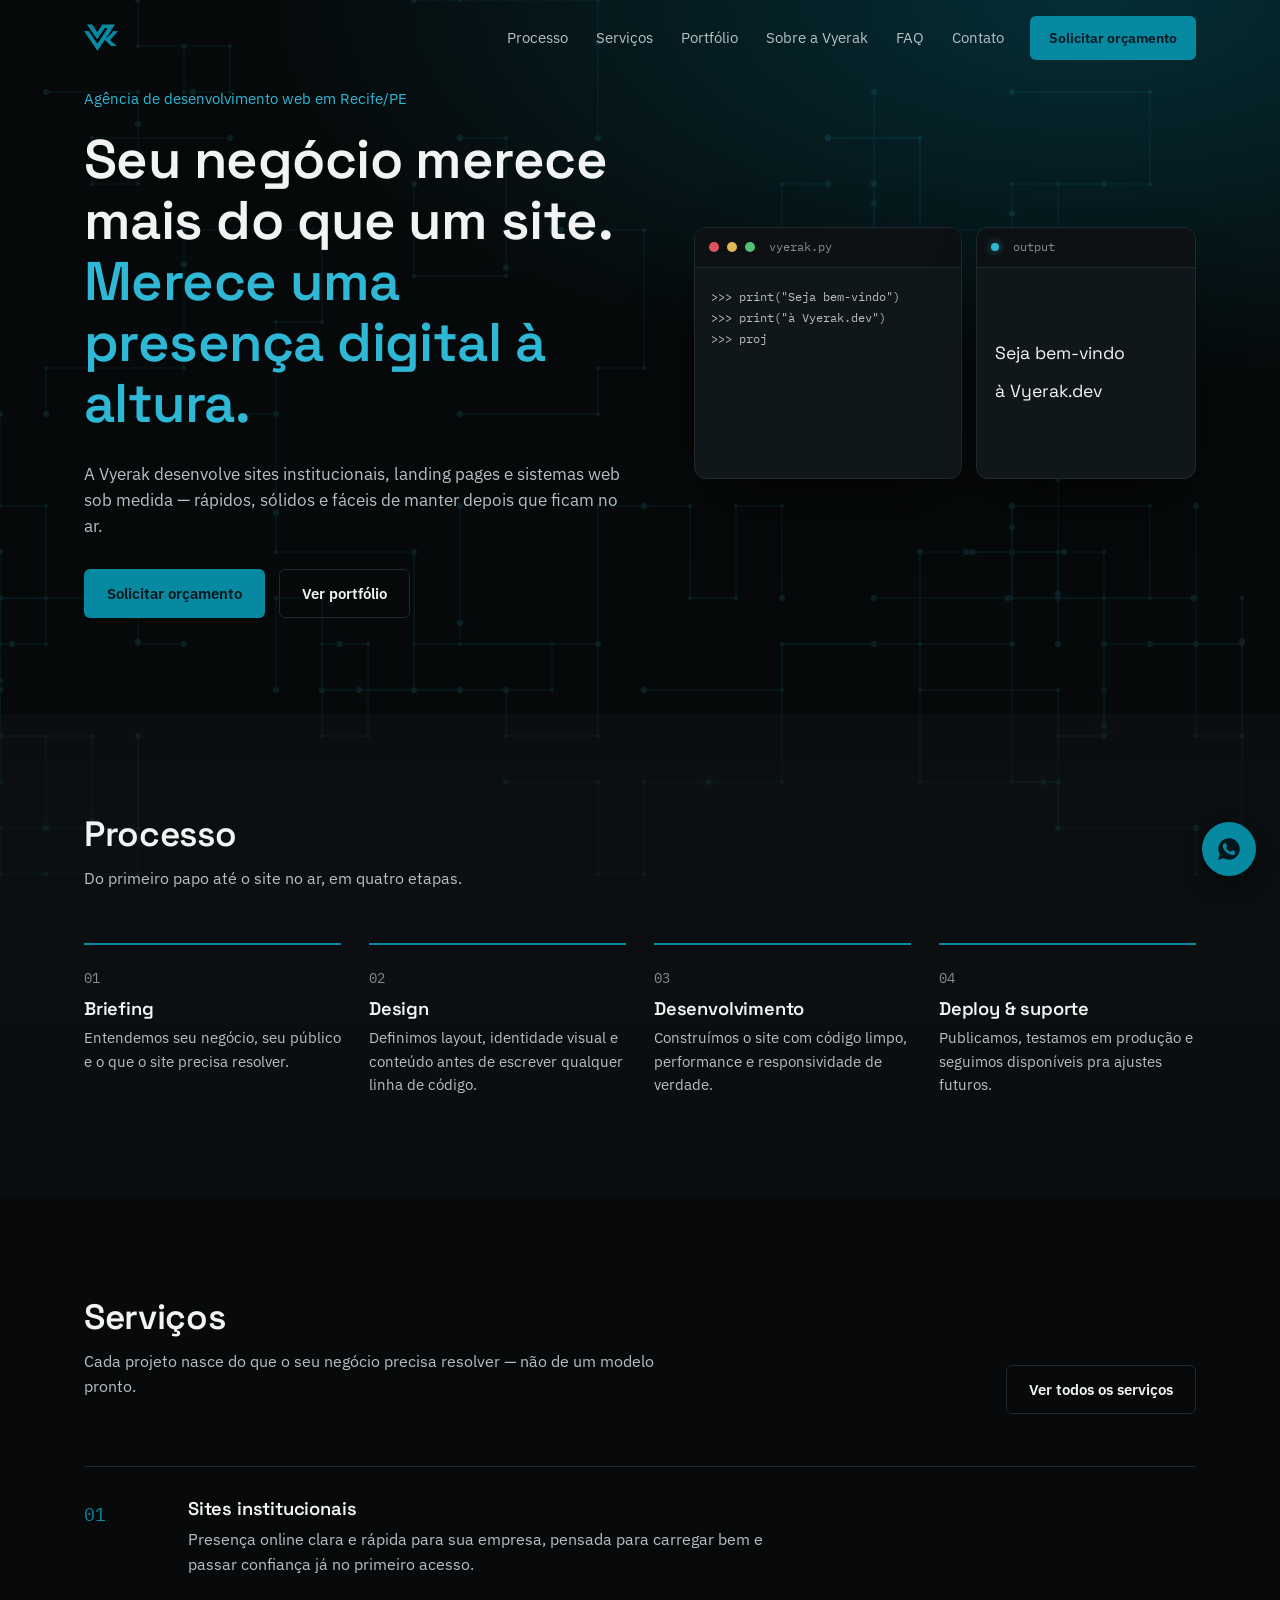
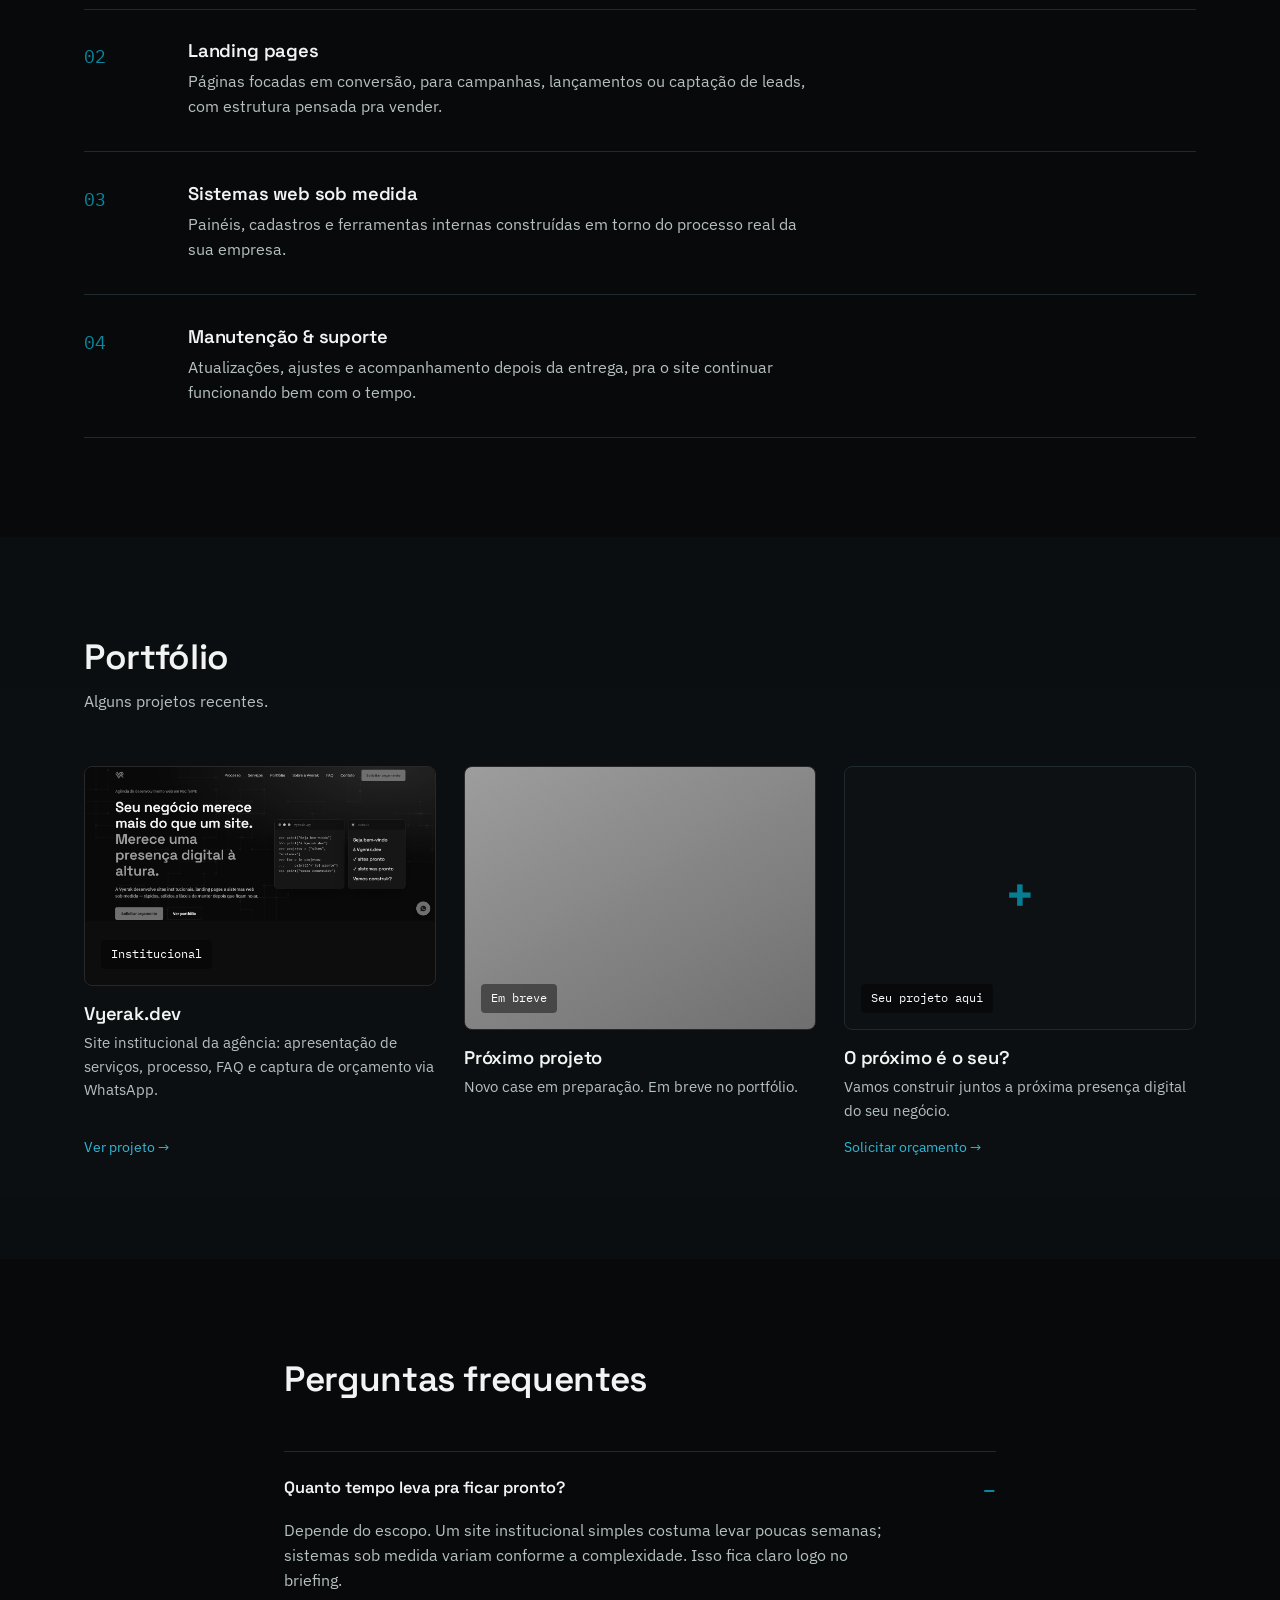
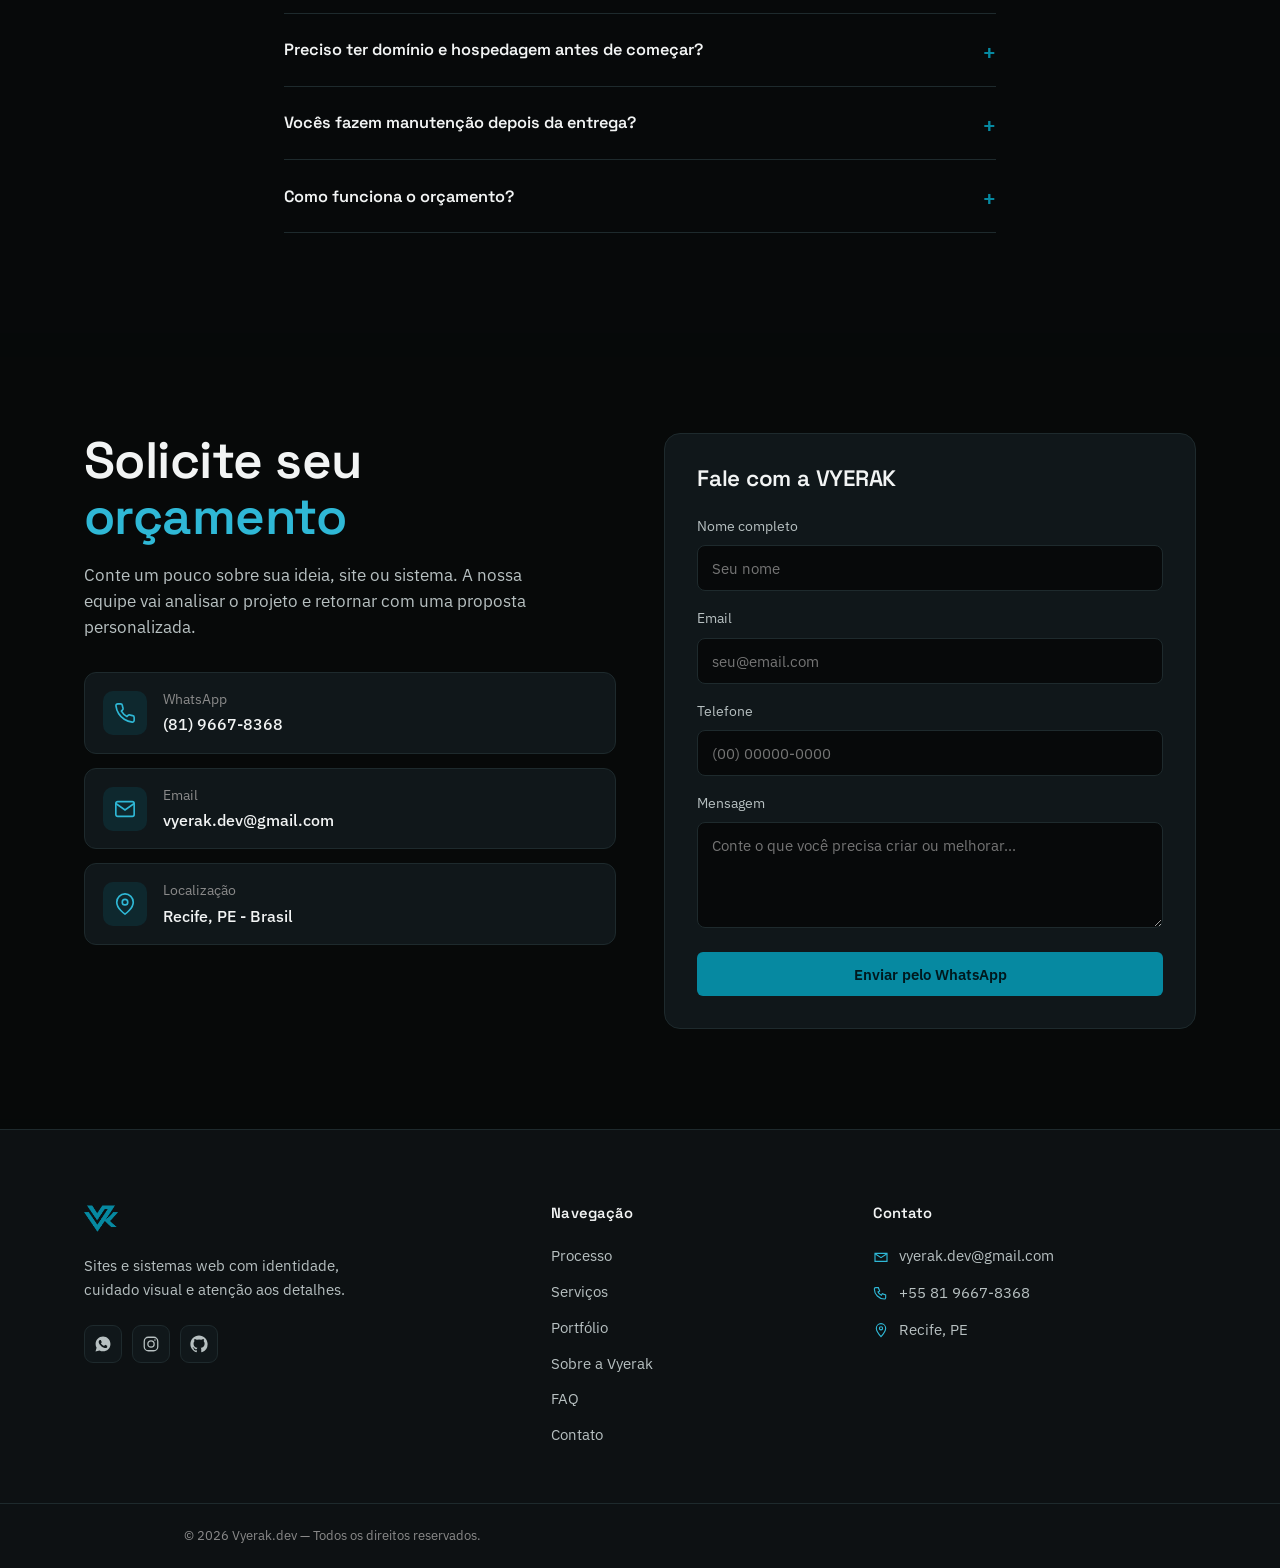
==== commit fdde51d2: "add portofolio" ====
--- a/index.html
+++ b/index.html
@@ -284,31 +284,35 @@
     <div class="wrap">
       <div class="section-head reveal">
         <h2>Portfólio</h2>
-        <p>Alguns projetos recentes. <em>(troque pelos seus cases reais assim que tiver)</em></p>
+        <p>Alguns projetos recentes.</p>
       </div>
 
       <div class="portfolio-grid">
         <article class="portfolio-card reveal">
-          <div class="portfolio-thumb" style="--thumb-a:#0689A1;--thumb-b:#043842">
-            <span class="portfolio-tag">Projeto exemplo</span>
-          </div>
-          <h3>Site institucional</h3>
-          <p>Landing institucional com foco em geração de contato para uma empresa de serviços.</p>
+<a href="https://vyerak.vercel.app/" target="_blank" rel="noopener noreferrer" class="portfolio-thumb portfolio-thumb--photo">
+  <img src="assets/portfolio/vyerak.png" alt="Site Vyerak.dev" loading="lazy" width="800" height="600">
+  <span class="portfolio-tag">Institucional</span>
+</a>
+          <h3>Vyerak.dev</h3>
+          <p>Site institucional da agência: apresentação de serviços, processo, FAQ e captura de orçamento via WhatsApp.</p>
+          <a href="https://vyerak.vercel.app/" target="_blank" rel="noopener noreferrer" class="portfolio-link">Ver projeto →</a>
         </article>
         <article class="portfolio-card reveal reveal-delay-1">
           <div class="portfolio-thumb" style="--thumb-a:#2FB8D6;--thumb-b:#0689A1">
-            <span class="portfolio-tag">Projeto exemplo</span>
-          </div>
-          <h3>Landing page de lançamento</h3>
-          <p>Página de conversão para o lançamento de um produto digital.</p>
+            <span class="portfolio-tag">Em breve</span>
+          </div>
+          <h3>Próximo projeto</h3>
+          <p>Novo case em preparação. Em breve no portfólio.</p>
         </article>
-        <article class="portfolio-card reveal reveal-delay-2">
-          <div class="portfolio-thumb" style="--thumb-a:#043842;--thumb-b:#0689A1">
-            <span class="portfolio-tag">Projeto exemplo</span>
-          </div>
-          <h3>Painel administrativo</h3>
-          <p>Sistema web interno para gestão de pedidos de um pequeno negócio.</p>
-        </article>
+<article class="portfolio-card reveal reveal-delay-2">
+  <a href="#contato" class="portfolio-thumb portfolio-thumb--cta">
+    <span class="portfolio-plus" aria-hidden="true">+</span>
+    <span class="portfolio-tag">Seu projeto aqui</span>
+  </a>
+  <h3>O próximo é o seu?</h3>
+  <p>Vamos construir juntos a próxima presença digital do seu negócio.</p>
+  <a href="#contato" class="portfolio-link">Solicitar orçamento →</a>
+</article>
       </div>
     </div>
   </section>
@@ -347,8 +351,7 @@
     <!-- Lado esquerdo -->
     <div class="contact-left reveal">
       <h1>Solicite seu <span>orçamento</span></h1>
-      <p>Me conte um pouco sobre sua ideia, site ou sistema. Vou analisar o projeto e te responder com uma proposta personalizada.</p>
-
+     <p>Conte um pouco sobre sua ideia, site ou sistema. A nossa equipe vai analisar o projeto e retornar com uma proposta personalizada.</p>
       <div class="contact-cards">
         <a href="https://wa.me/558196678368" target="_blank" rel="noopener noreferrer" class="contact-card">
           <div class="contact-card-icon">
--- a/css/style.css
+++ b/css/style.css
@@ -239,18 +239,142 @@
 .process-step p{ margin:0; font-size:.95rem; }
 
 /* ---------- portfolio ---------- */
-.portfolio-grid{ display:grid; grid-template-columns:repeat(3,1fr); gap:28px; }
-.portfolio-card h3{ margin-top:18px; margin-bottom:.35em; }
-.portfolio-card p{ font-size:.95rem; margin:0; }
+.portfolio-grid{
+  display:grid;
+  grid-template-columns:repeat(3,1fr);
+  gap:28px;
+  align-items:stretch;
+}
+
+.portfolio-card{
+  display:flex;
+  flex-direction:column;
+  height:100%;
+}
+
+.portfolio-card h3{
+  margin-top:18px;
+  margin-bottom:.35em;
+}
+
+.portfolio-card p{
+  font-size:.95rem;
+  margin:0;
+  flex:1;
+}
+
 .portfolio-thumb{
-  aspect-ratio:4/3; border-radius:8px;
-  background:linear-gradient(150deg, var(--thumb-a), var(--thumb-b));
-  display:flex; align-items:flex-end; padding:16px;
+  aspect-ratio:4/3;
+  border-radius:8px;
+  background:linear-gradient(150deg, var(--thumb-a, #1a2226), var(--thumb-b, #0d1113));
+  display:flex;
+  align-items:flex-end;
+  padding:16px;
   border:1px solid var(--line);
-}
+  text-decoration:none;
+  color:inherit;
+  overflow:hidden;
+  position:relative;
+  filter:grayscale(1);
+  transition:filter .35s ease, border-color .2s ease, transform .2s ease;
+}
+
+.portfolio-thumb:hover,
+.portfolio-card:hover .portfolio-thumb{
+  filter:grayscale(0);
+  border-color:var(--teal);
+  transform:translateY(-3px);
+}
+
+/* foto real */
+.portfolio-thumb--photo{
+  position:relative;
+  padding:0;
+  overflow:hidden;
+  background:#0a0e10;
+  aspect-ratio:16/10;
+}
+
+.portfolio-thumb--photo img{
+  width:100%;
+  height:100%;
+  object-fit:contain;          /* mostra a imagem toda */
+  object-position:top center;
+  display:block;
+}
+
+.portfolio-thumb--photo .portfolio-tag{
+  position:absolute;
+  left:16px;
+  bottom:16px;
+  z-index:1;
+}
+
+/* card CTA — mesmo tamanho dos outros */
+.portfolio-thumb--cta{
+  align-items:center;
+  justify-content:center;
+  padding:16px;
+  background:var(--ink-soft);
+  filter:none; /* sem grayscale no CTA */
+}
+
+.portfolio-thumb--cta:hover,
+.portfolio-card:hover .portfolio-thumb--cta{
+  filter:none;
+  border-color:var(--teal);
+  background:rgba(6,137,161,.08);
+}
+
+.portfolio-plus{
+  position:absolute;
+  top:50%;
+  left:50%;
+  transform:translate(-50%, -55%);
+  font-family:var(--font-display);
+  font-size:3.2rem;
+  font-weight:600;
+  line-height:1;
+  color:var(--teal);
+  opacity:.9;
+  pointer-events:none;
+}
+
+.portfolio-thumb--cta .portfolio-tag{
+  position:absolute;
+  left:16px;
+  bottom:16px;
+  z-index:1;
+}
+
 .portfolio-tag{
-  font-family:var(--font-mono); font-size:.75rem;
-  background:rgba(0,0,0,.45); color:#fff; padding:5px 10px; border-radius:4px;
+  font-family:var(--font-mono);
+  font-size:.75rem;
+  background:rgba(0,0,0,.45);
+  color:#fff;
+  padding:5px 10px;
+  border-radius:4px;
+}
+
+.portfolio-link{
+  display:inline-block;
+  margin-top:14px;
+  font-size:.9rem;
+  color:var(--teal-light);
+  border-bottom:1px solid transparent;
+  transition:border-color .15s ease;
+}
+
+.portfolio-link:hover{
+  border-color:var(--teal-light);
+}
+
+/* responsivo — já coberto pelos seus @media, mas garante */
+@media (max-width: 1024px){
+  .portfolio-grid{ grid-template-columns:repeat(2,1fr); }
+}
+@media (max-width: 760px){
+  .portfolio-grid{ grid-template-columns:1fr; }
 }
 
 /* ---------- faq ---------- */
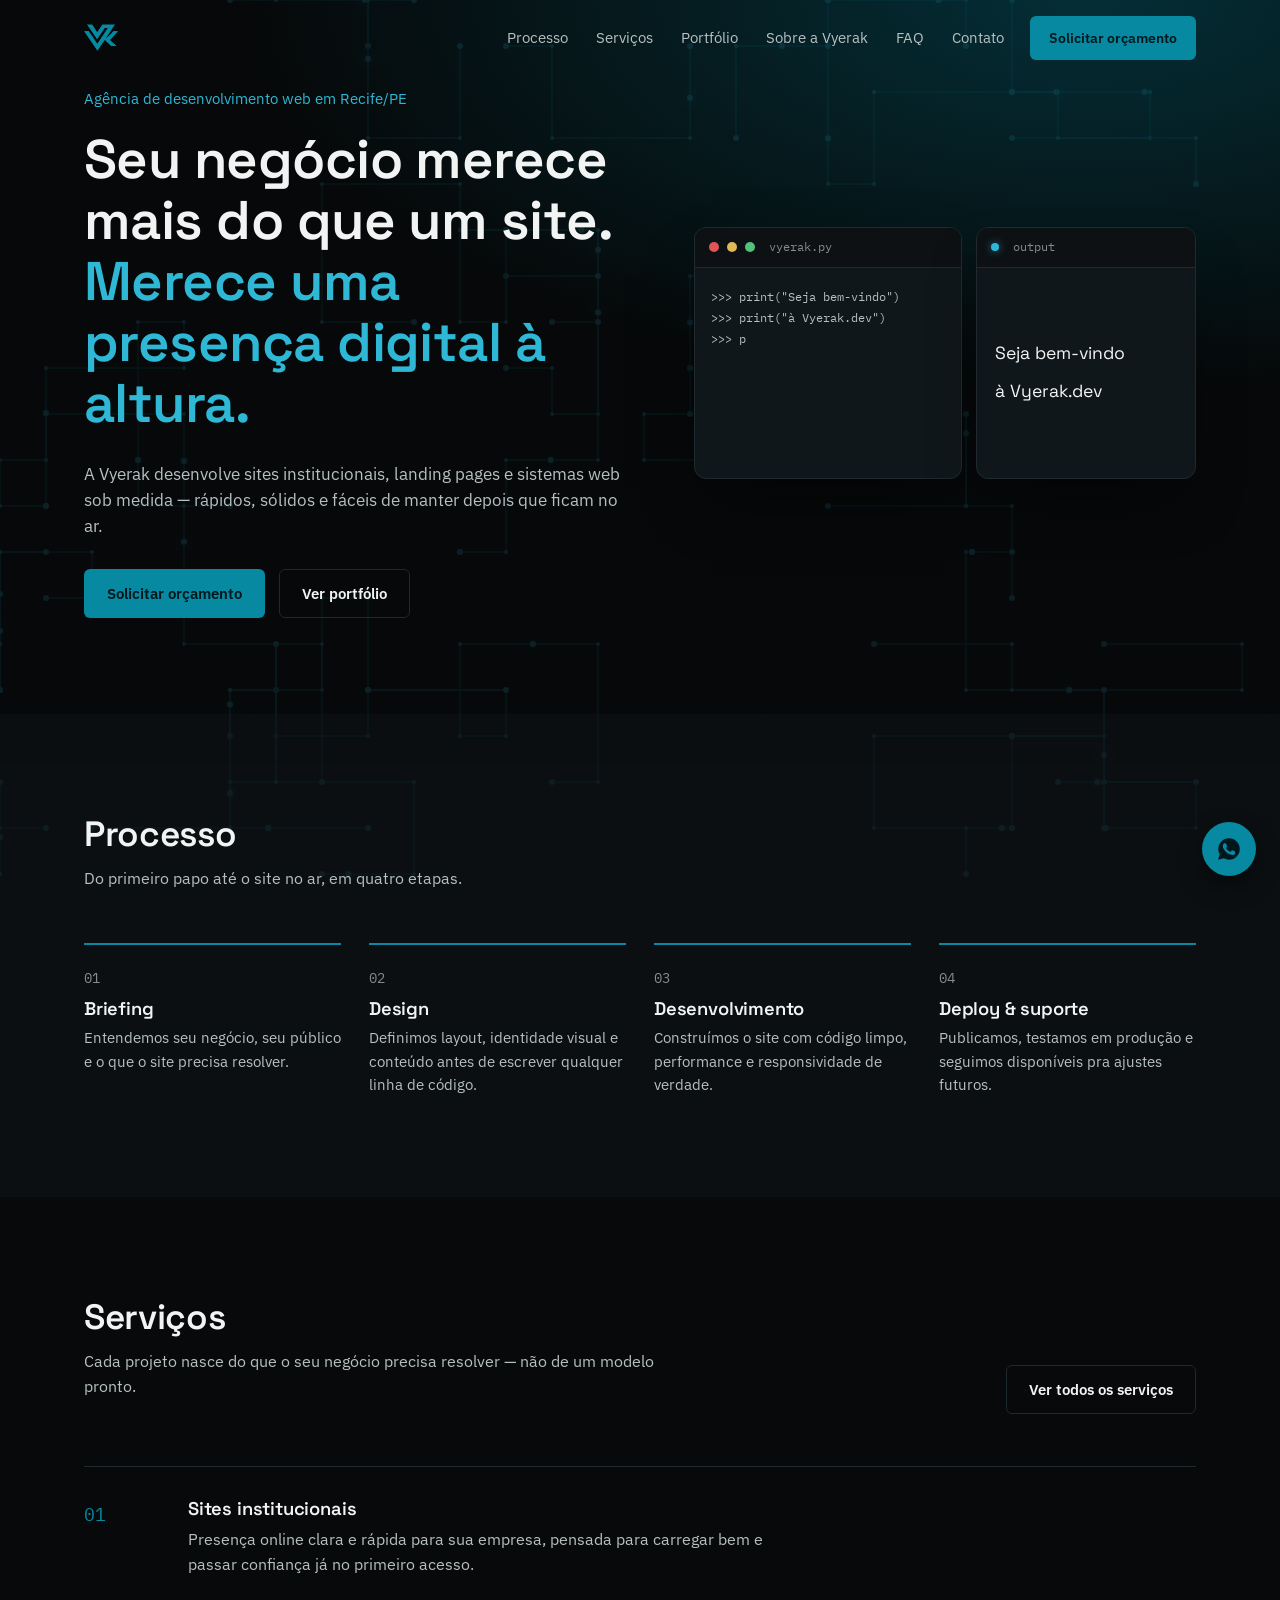
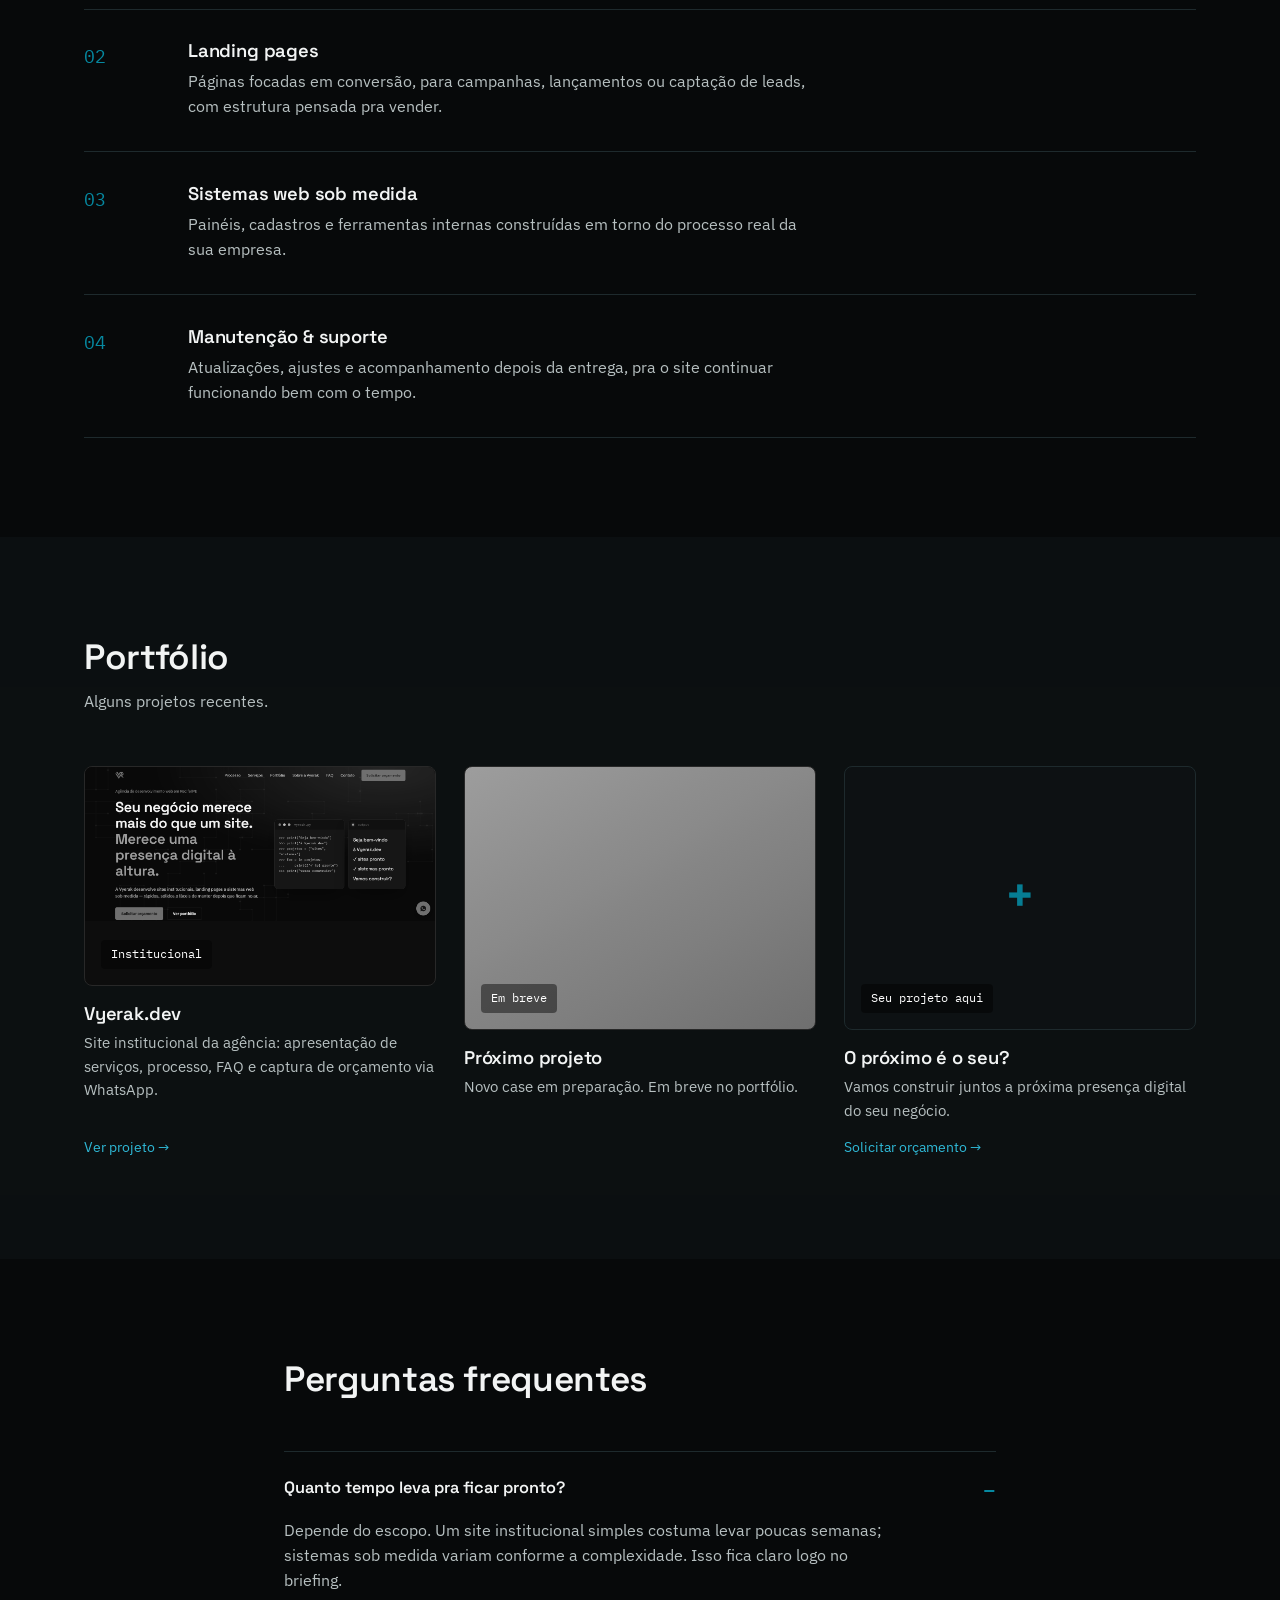
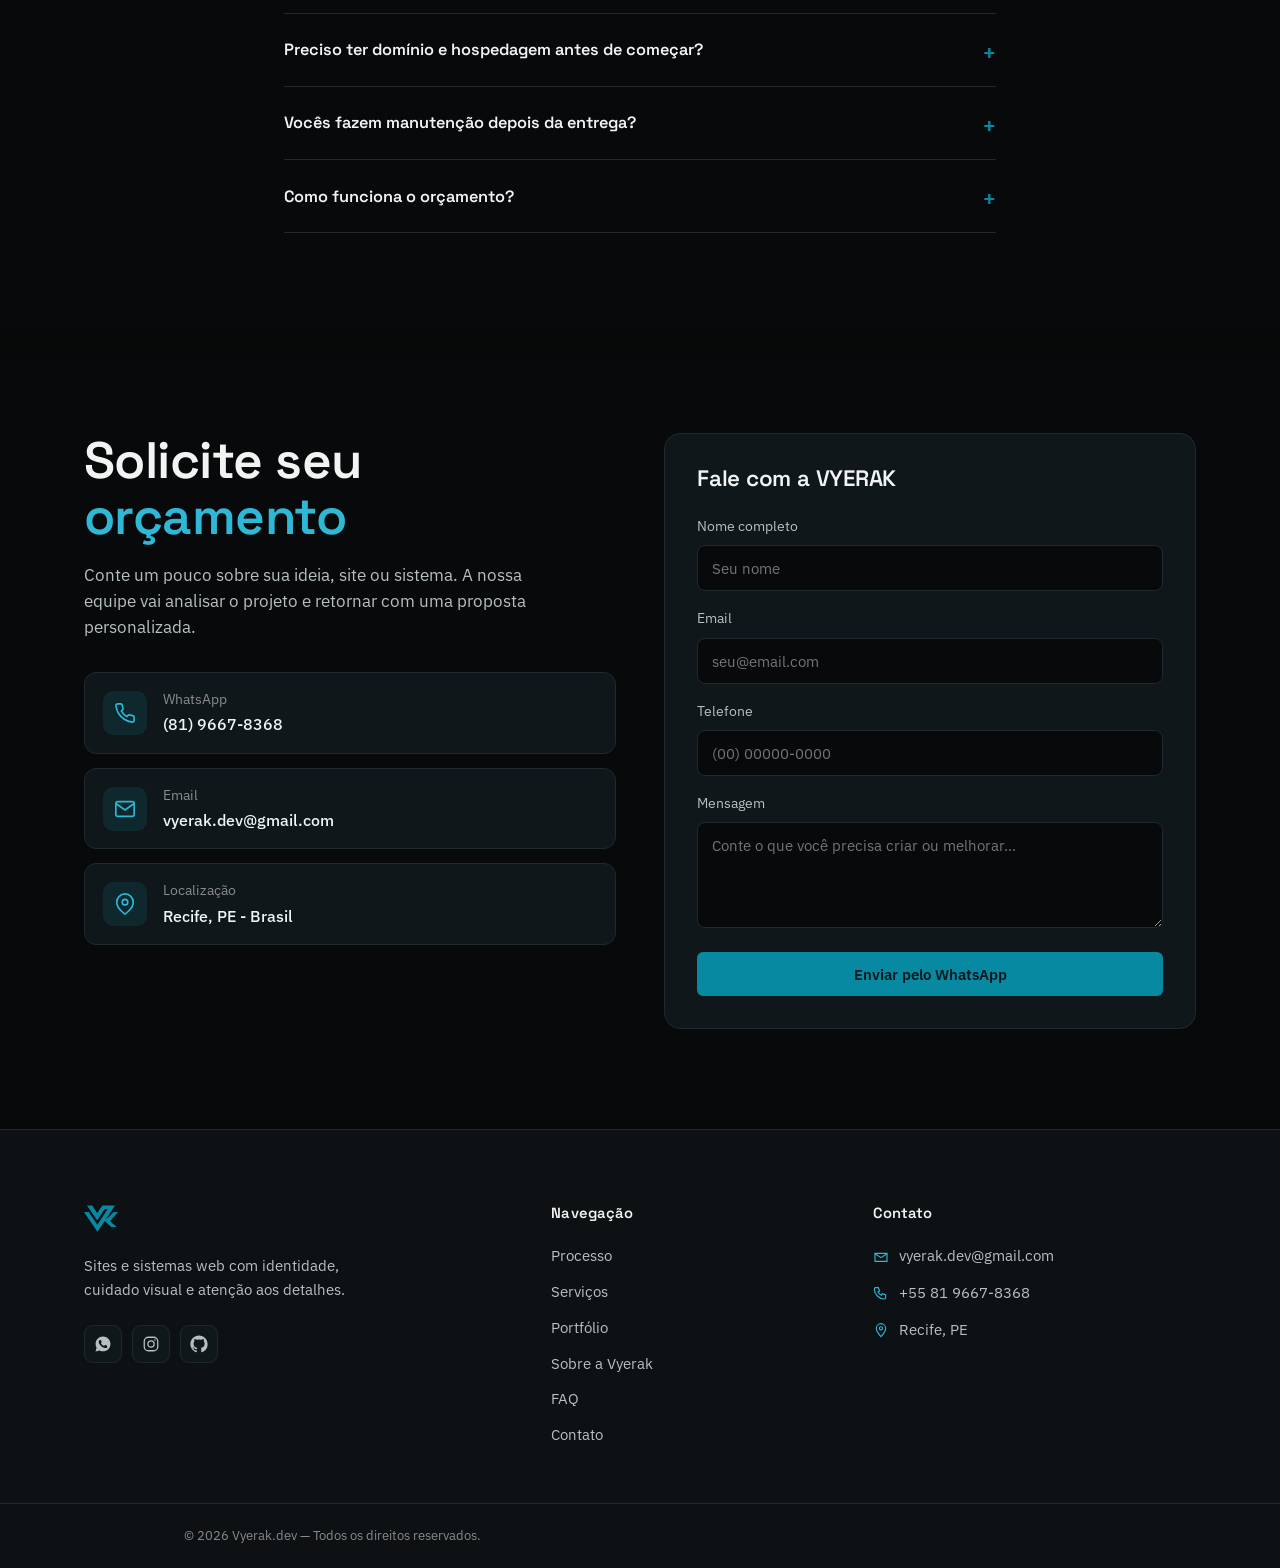
==== commit d805088f: "Adicionei Google Analytics GA4" ====
--- a/index.html
+++ b/index.html
@@ -27,6 +27,14 @@
 <meta name="twitter:description" content="A Vyerak desenvolve sites institucionais, landing pages e sistemas web rápidos, sólidos e fáceis de manter.">
 <meta name="twitter:image" content="https://vyerak.vercel.app/assets/og-image.png">
 <meta name="twitter:image:alt" content="Vyerak.dev — Seu negócio merece mais do que um site. Merece uma presença digital à altura.">
+<!-- Google tag (gtag.js) -->
+<script async src="https://www.googletagmanager.com/gtag/js?id=G-VLWJJ047LZ"></script>
+<script>
+  window.dataLayer = window.dataLayer || [];
+  function gtag(){dataLayer.push(arguments);}
+  gtag('js', new Date());
+  gtag('config', 'G-VLWJJ047LZ');
+</script>
 
 <link rel="icon" href="/assets/favicon.ico" sizes="any">
 <link rel="icon" type="image/png" sizes="32x32" href="/assets/favicon-32.png">
@@ -156,7 +164,6 @@
   </div>
 </header>
 
-<main id="main">
 
   <section class="hero">
     <canvas class="net-canvas" aria-hidden="true"></canvas>
